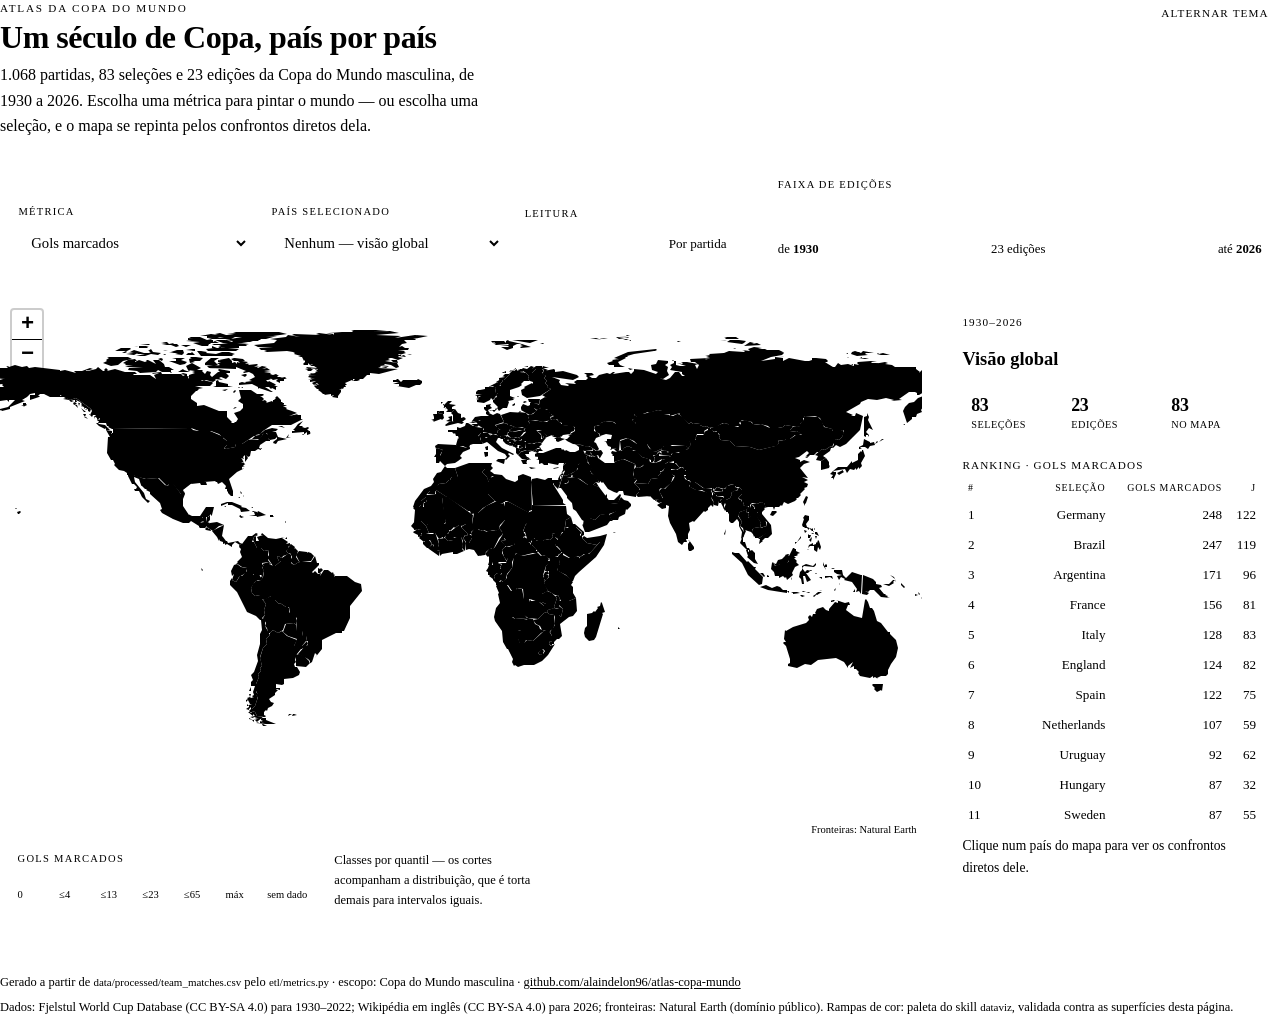
==== web/index.html @ 15bbe0b7 "feat: etapa 4 - o mapa coropletico interativo Leaflet 1.9.4 versionado em web/vendor/ (sem CDN), 9 m" ====
<!doctype html>
<html lang="pt-BR">
<head>
<meta charset="utf-8">
<meta name="viewport" content="width=device-width, initial-scale=1">
<title>Atlas da Copa do Mundo — 1930–2026</title>
<meta name="description" content="Mapa-múndi coroplético com o histórico da Copa do Mundo masculina: 1.068 partidas, 83 seleções, 23 edições.">
<link rel="stylesheet" href="vendor/leaflet.css">
<link rel="stylesheet" href="style.css">
</head>
<body>
<div class="wrap">

  <header class="mast">
    <div>
      <div class="eyebrow">Atlas da Copa do Mundo</div>
      <h1>Um século de Copa, país por país</h1>
      <p class="standfirst">
        1.068 partidas, 83 seleções e 23 edições da Copa do Mundo masculina, de 1930 a 2026.
        Escolha uma métrica para pintar o mundo — ou escolha uma seleção, e o mapa se repinta
        pelos confrontos diretos dela.
      </p>
    </div>
    <button id="theme" class="ghost" type="button">Alternar tema</button>
  </header>

  <div id="alarm" class="alarm" role="status">
    <b>Conferência</b>
    <span id="alarm-text"></span>
  </div>

  <section class="controls" aria-label="Controles do mapa">
    <div class="field">
      <label for="metric">Métrica</label>
      <select id="metric"></select>
    </div>

    <div class="field">
      <label for="team">País selecionado</label>
      <select id="team"></select>
    </div>

    <div class="field">
      <span class="legend" id="mode-label">Leitura</span>
      <div class="segmented" role="group" aria-labelledby="mode-label">
        <button type="button" id="mode-total" aria-pressed="true">Total</button>
        <button type="button" id="mode-rate" aria-pressed="false">Por partida</button>
      </div>
    </div>

    <div class="field" style="grid-column:span 2;">
      <span class="legend" id="years-label">Faixa de edições</span>
      <div class="range" role="group" aria-labelledby="years-label">
        <div class="track"><div class="fill" id="range-fill"></div></div>
        <input type="range" id="year-from" aria-label="Primeira edição">
        <input type="range" id="year-to" aria-label="Última edição">
      </div>
      <div class="range-read">
        <span>de <b id="read-from">1930</b></span>
        <span id="read-count"></span>
        <span>até <b id="read-to">2026</b></span>
      </div>
    </div>
  </section>

  <section class="stage">
    <div class="map-card">
      <div id="map" role="application" aria-label="Mapa-múndi coroplético"></div>
      <div class="map-foot">
        <div class="scale">
          <div class="scale-title" id="scale-title">Escala</div>
          <div class="swatches" id="scale"></div>
        </div>
        <p class="scale-note" id="scale-note"></p>
      </div>
    </div>

    <aside class="panel" id="panel" aria-live="polite"></aside>
  </section>

  <footer>
    <div>
      Gerado a partir de <code>data/processed/team_matches.csv</code> pelo
      <code>etl/metrics.py</code> · escopo: Copa do Mundo masculina ·
      <a href="https://github.com/alaindelon96/atlas-copa-mundo">github.com/alaindelon96/atlas-copa-mundo</a>
    </div>
    <div>
      Dados: Fjelstul World Cup Database (CC&nbsp;BY-SA&nbsp;4.0) para 1930–2022; Wikipédia em
      inglês (CC&nbsp;BY-SA&nbsp;4.0) para 2026; fronteiras: Natural Earth (domínio público).
      Rampas de cor: paleta do skill <code>dataviz</code>, validada contra as superfícies desta página.
    </div>
  </footer>

</div>

<script src="vendor/leaflet.js"></script>
<script src="map.js"></script>
</body>
</html>
---- web/vendor/leaflet.css ----
/* required styles */

.leaflet-pane,
.leaflet-tile,
.leaflet-marker-icon,
.leaflet-marker-shadow,
.leaflet-tile-container,
.leaflet-pane > svg,
.leaflet-pane > canvas,
.leaflet-zoom-box,
.leaflet-image-layer,
.leaflet-layer {
	position: absolute;
	left: 0;
	top: 0;
	}
.leaflet-container {
	overflow: hidden;
	}
.leaflet-tile,
.leaflet-marker-icon,
.leaflet-marker-shadow {
	-webkit-user-select: none;
	   -moz-user-select: none;
	        user-select: none;
	  -webkit-user-drag: none;
	}
/* Prevents IE11 from highlighting tiles in blue */
.leaflet-tile::selection {
	background: transparent;
}
/* Safari renders non-retina tile on retina better with this, but Chrome is worse */
.leaflet-safari .leaflet-tile {
	image-rendering: -webkit-optimize-contrast;
	}
/* hack that prevents hw layers "stretching" when loading new tiles */
.leaflet-safari .leaflet-tile-container {
	width: 1600px;
	height: 1600px;
	-webkit-transform-origin: 0 0;
	}
.leaflet-marker-icon,
.leaflet-marker-shadow {
	display: block;
	}
/* .leaflet-container svg: reset svg max-width decleration shipped in Joomla! (joomla.org) 3.x */
/* .leaflet-container img: map is broken in FF if you have max-width: 100% on tiles */
.leaflet-container .leaflet-overlay-pane svg {
	max-width: none !important;
	max-height: none !important;
	}
.leaflet-container .leaflet-marker-pane img,
.leaflet-container .leaflet-shadow-pane img,
.leaflet-container .leaflet-tile-pane img,
.leaflet-container img.leaflet-image-layer,
.leaflet-container .leaflet-tile {
	max-width: none !important;
	max-height: none !important;
	width: auto;
	padding: 0;
	}

.leaflet-container img.leaflet-tile {
	/* See: https://bugs.chromium.org/p/chromium/issues/detail?id=600120 */
	mix-blend-mode: plus-lighter;
}

.leaflet-container.leaflet-touch-zoom {
	-ms-touch-action: pan-x pan-y;
	touch-action: pan-x pan-y;
	}
.leaflet-container.leaflet-touch-drag {
	-ms-touch-action: pinch-zoom;
	/* Fallback for FF which doesn't support pinch-zoom */
	touch-action: none;
	touch-action: pinch-zoom;
}
.leaflet-container.leaflet-touch-drag.leaflet-touch-zoom {
	-ms-touch-action: none;
	touch-action: none;
}
.leaflet-container {
	-webkit-tap-highlight-color: transparent;
}
.leaflet-container a {
	-webkit-tap-highlight-color: rgba(51, 181, 229, 0.4);
}
.leaflet-tile {
	filter: inherit;
	visibility: hidden;
	}
.leaflet-tile-loaded {
	visibility: inherit;
	}
.leaflet-zoom-box {
	width: 0;
	height: 0;
	-moz-box-sizing: border-box;
	     box-sizing: border-box;
	z-index: 800;
	}
/* workaround for https://bugzilla.mozilla.org/show_bug.cgi?id=888319 */
.leaflet-overlay-pane svg {
	-moz-user-select: none;
	}

.leaflet-pane         { z-index: 400; }

.leaflet-tile-pane    { z-index: 200; }
.leaflet-overlay-pane { z-index: 400; }
.leaflet-shadow-pane  { z-index: 500; }
.leaflet-marker-pane  { z-index: 600; }
.leaflet-tooltip-pane   { z-index: 650; }
.leaflet-popup-pane   { z-index: 700; }

.leaflet-map-pane canvas { z-index: 100; }
.leaflet-map-pane svg    { z-index: 200; }

.leaflet-vml-shape {
	width: 1px;
	height: 1px;
	}
.lvml {
	behavior: url(#default#VML);
	display: inline-block;
	position: absolute;
	}


/* control positioning */

.leaflet-control {
	position: relative;
	z-index: 800;
	pointer-events: visiblePainted; /* IE 9-10 doesn't have auto */
	pointer-events: auto;
	}
.leaflet-top,
.leaflet-bottom {
	position: absolute;
	z-index: 1000;
	pointer-events: none;
	}
.leaflet-top {
	top: 0;
	}
.leaflet-right {
	right: 0;
	}
.leaflet-bottom {
	bottom: 0;
	}
.leaflet-left {
	left: 0;
	}
.leaflet-control {
	float: left;
	clear: both;
	}
.leaflet-right .leaflet-control {
	float: right;
	}
.leaflet-top .leaflet-control {
	margin-top: 10px;
	}
.leaflet-bottom .leaflet-control {
	margin-bottom: 10px;
	}
.leaflet-left .leaflet-control {
	margin-left: 10px;
	}
.leaflet-right .leaflet-control {
	margin-right: 10px;
	}


/* zoom and fade animations */

.leaflet-fade-anim .leaflet-popup {
	opacity: 0;
	-webkit-transition: opacity 0.2s linear;
	   -moz-transition: opacity 0.2s linear;
	        transition: opacity 0.2s linear;
	}
.leaflet-fade-anim .leaflet-map-pane .leaflet-popup {
	opacity: 1;
	}
.leaflet-zoom-animated {
	-webkit-transform-origin: 0 0;
	    -ms-transform-origin: 0 0;
	        transform-origin: 0 0;
	}
svg.leaflet-zoom-animated {
	will-change: transform;
}

.leaflet-zoom-anim .leaflet-zoom-animated {
	-webkit-transition: -webkit-transform 0.25s cubic-bezier(0,0,0.25,1);
	   -moz-transition:    -moz-transform 0.25s cubic-bezier(0,0,0.25,1);
	        transition:         transform 0.25s cubic-bezier(0,0,0.25,1);
	}
.leaflet-zoom-anim .leaflet-tile,
.leaflet-pan-anim .leaflet-tile {
	-webkit-transition: none;
	   -moz-transition: none;
	        transition: none;
	}

.leaflet-zoom-anim .leaflet-zoom-hide {
	visibility: hidden;
	}


/* cursors */

.leaflet-interactive {
	cursor: pointer;
	}
.leaflet-grab {
	cursor: -webkit-grab;
	cursor:    -moz-grab;
	cursor:         grab;
	}
.leaflet-crosshair,
.leaflet-crosshair .leaflet-interactive {
	cursor: crosshair;
	}
.leaflet-popup-pane,
.leaflet-control {
	cursor: auto;
	}
.leaflet-dragging .leaflet-grab,
.leaflet-dragging .leaflet-grab .leaflet-interactive,
.leaflet-dragging .leaflet-marker-draggable {
	cursor: move;
	cursor: -webkit-grabbing;
	cursor:    -moz-grabbing;
	cursor:         grabbing;
	}

/* marker & overlays interactivity */
.leaflet-marker-icon,
.leaflet-marker-shadow,
.leaflet-image-layer,
.leaflet-pane > svg path,
.leaflet-tile-container {
	pointer-events: none;
	}

.leaflet-marker-icon.leaflet-interactive,
.leaflet-image-layer.leaflet-interactive,
.leaflet-pane > svg path.leaflet-interactive,
svg.leaflet-image-layer.leaflet-interactive path {
	pointer-events: visiblePainted; /* IE 9-10 doesn't have auto */
	pointer-events: auto;
	}

/* visual tweaks */

.leaflet-container {
	background: #ddd;
	outline-offset: 1px;
	}
.leaflet-container a {
	color: #0078A8;
	}
.leaflet-zoom-box {
	border: 2px dotted #38f;
	background: rgba(255,255,255,0.5);
	}


/* general typography */
.leaflet-container {
	font-family: "Helvetica Neue", Arial, Helvetica, sans-serif;
	font-size: 12px;
	font-size: 0.75rem;
	line-height: 1.5;
	}


/* general toolbar styles */

.leaflet-bar {
	box-shadow: 0 1px 5px rgba(0,0,0,0.65);
	border-radius: 4px;
	}
.leaflet-bar a {
	background-color: #fff;
	border-bottom: 1px solid #ccc;
	width: 26px;
	height: 26px;
	line-height: 26px;
	display: block;
	text-align: center;
	text-decoration: none;
	color: black;
	}
.leaflet-bar a,
.leaflet-control-layers-toggle {
	background-position: 50% 50%;
	background-repeat: no-repeat;
	display: block;
	}
.leaflet-bar a:hover,
.leaflet-bar a:focus {
	background-color: #f4f4f4;
	}
.leaflet-bar a:first-child {
	border-top-left-radius: 4px;
	border-top-right-radius: 4px;
	}
.leaflet-bar a:last-child {
	border-bottom-left-radius: 4px;
	border-bottom-right-radius: 4px;
	border-bottom: none;
	}
.leaflet-bar a.leaflet-disabled {
	cursor: default;
	background-color: #f4f4f4;
	color: #bbb;
	}

.leaflet-touch .leaflet-bar a {
	width: 30px;
	height: 30px;
	line-height: 30px;
	}
.leaflet-touch .leaflet-bar a:first-child {
	border-top-left-radius: 2px;
	border-top-right-radius: 2px;
	}
.leaflet-touch .leaflet-bar a:last-child {
	border-bottom-left-radius: 2px;
	border-bottom-right-radius: 2px;
	}

/* zoom control */

.leaflet-control-zoom-in,
.leaflet-control-zoom-out {
	font: bold 18px 'Lucida Console', Monaco, monospace;
	text-indent: 1px;
	}

.leaflet-touch .leaflet-control-zoom-in, .leaflet-touch .leaflet-control-zoom-out  {
	font-size: 22px;
	}


/* layers control */

.leaflet-control-layers {
	box-shadow: 0 1px 5px rgba(0,0,0,0.4);
	background: #fff;
	border-radius: 5px;
	}
.leaflet-control-layers-toggle {
	background-image: url(images/layers.png);
	width: 36px;
	height: 36px;
	}
.leaflet-retina .leaflet-control-layers-toggle {
	background-image: url(images/layers-2x.png);
	background-size: 26px 26px;
	}
.leaflet-touch .leaflet-control-layers-toggle {
	width: 44px;
	height: 44px;
	}
.leaflet-control-layers .leaflet-control-layers-list,
.leaflet-control-layers-expanded .leaflet-control-layers-toggle {
	display: none;
	}
.leaflet-control-layers-expanded .leaflet-control-layers-list {
	display: block;
	position: relative;
	}
.leaflet-control-layers-expanded {
	padding: 6px 10px 6px 6px;
	color: #333;
	background: #fff;
	}
.leaflet-control-layers-scrollbar {
	overflow-y: scroll;
	overflow-x: hidden;
	padding-right: 5px;
	}
.leaflet-control-layers-selector {
	margin-top: 2px;
	position: relative;
	top: 1px;
	}
.leaflet-control-layers label {
	display: block;
	font-size: 13px;
	font-size: 1.08333em;
	}
.leaflet-control-layers-separator {
	height: 0;
	border-top: 1px solid #ddd;
	margin: 5px -10px 5px -6px;
	}

/* Default icon URLs */
.leaflet-default-icon-path { /* used only in path-guessing heuristic, see L.Icon.Default */
	background-image: url(images/marker-icon.png);
	}


/* attribution and scale controls */

.leaflet-container .leaflet-control-attribution {
	background: #fff;
	background: rgba(255, 255, 255, 0.8);
	margin: 0;
	}
.leaflet-control-attribution,
.leaflet-control-scale-line {
	padding: 0 5px;
	color: #333;
	line-height: 1.4;
	}
.leaflet-control-attribution a {
	text-decoration: none;
	}
.leaflet-control-attribution a:hover,
.leaflet-control-attribution a:focus {
	text-decoration: underline;
	}
.leaflet-attribution-flag {
	display: inline !important;
	vertical-align: baseline !important;
	width: 1em;
	height: 0.6669em;
	}
.leaflet-left .leaflet-control-scale {
	margin-left: 5px;
	}
.leaflet-bottom .leaflet-control-scale {
	margin-bottom: 5px;
	}
.leaflet-control-scale-line {
	border: 2px solid #777;
	border-top: none;
	line-height: 1.1;
	padding: 2px 5px 1px;
	white-space: nowrap;
	-moz-box-sizing: border-box;
	     box-sizing: border-box;
	background: rgba(255, 255, 255, 0.8);
	text-shadow: 1px 1px #fff;
	}
.leaflet-control-scale-line:not(:first-child) {
	border-top: 2px solid #777;
	border-bottom: none;
	margin-top: -2px;
	}
.leaflet-control-scale-line:not(:first-child):not(:last-child) {
	border-bottom: 2px solid #777;
	}

.leaflet-touch .leaflet-control-attribution,
.leaflet-touch .leaflet-control-layers,
.leaflet-touch .leaflet-bar {
	box-shadow: none;
	}
.leaflet-touch .leaflet-control-layers,
.leaflet-touch .leaflet-bar {
	border: 2px solid rgba(0,0,0,0.2);
	background-clip: padding-box;
	}


/* popup */

.leaflet-popup {
	position: absolute;
	text-align: center;
	margin-bottom: 20px;
	}
.leaflet-popup-content-wrapper {
	padding: 1px;
	text-align: left;
	border-radius: 12px;
	}
.leaflet-popup-content {
	margin: 13px 24px 13px 20px;
	line-height: 1.3;
	font-size: 13px;
	font-size: 1.08333em;
	min-height: 1px;
	}
.leaflet-popup-content p {
	margin: 17px 0;
	margin: 1.3em 0;
	}
.leaflet-popup-tip-container {
	width: 40px;
	height: 20px;
	position: absolute;
	left: 50%;
	margin-top: -1px;
	margin-left: -20px;
	overflow: hidden;
	pointer-events: none;
	}
.leaflet-popup-tip {
	width: 17px;
	height: 17px;
	padding: 1px;

	margin: -10px auto 0;
	pointer-events: auto;

	-webkit-transform: rotate(45deg);
	   -moz-transform: rotate(45deg);
	    -ms-transform: rotate(45deg);
	        transform: rotate(45deg);
	}
.leaflet-popup-content-wrapper,
.leaflet-popup-tip {
	background: white;
	color: #333;
	box-shadow: 0 3px 14px rgba(0,0,0,0.4);
	}
.leaflet-container a.leaflet-popup-close-button {
	position: absolute;
	top: 0;
	right: 0;
	border: none;
	text-align: center;
	width: 24px;
	height: 24px;
	font: 16px/24px Tahoma, Verdana, sans-serif;
	color: #757575;
	text-decoration: none;
	background: transparent;
	}
.leaflet-container a.leaflet-popup-close-button:hover,
.leaflet-container a.leaflet-popup-close-button:focus {
	color: #585858;
	}
.leaflet-popup-scrolled {
	overflow: auto;
	}

.leaflet-oldie .leaflet-popup-content-wrapper {
	-ms-zoom: 1;
	}
.leaflet-oldie .leaflet-popup-tip {
	width: 24px;
	margin: 0 auto;

	-ms-filter: "progid:DXImageTransform.Microsoft.Matrix(M11=0.70710678, M12=0.70710678, M21=-0.70710678, M22=0.70710678)";
	filter: progid:DXImageTransform.Microsoft.Matrix(M11=0.70710678, M12=0.70710678, M21=-0.70710678, M22=0.70710678);
	}

.leaflet-oldie .leaflet-control-zoom,
.leaflet-oldie .leaflet-control-layers,
.leaflet-oldie .leaflet-popup-content-wrapper,
.leaflet-oldie .leaflet-popup-tip {
	border: 1px solid #999;
	}


/* div icon */

.leaflet-div-icon {
	background: #fff;
	border: 1px solid #666;
	}


/* Tooltip */
/* Base styles for the element that has a tooltip */
.leaflet-tooltip {
	position: absolute;
	padding: 6px;
	background-color: #fff;
	border: 1px solid #fff;
	border-radius: 3px;
	color: #222;
	white-space: nowrap;
	-webkit-user-select: none;
	-moz-user-select: none;
	-ms-user-select: none;
	user-select: none;
	pointer-events: none;
	box-shadow: 0 1px 3px rgba(0,0,0,0.4);
	}
.leaflet-tooltip.leaflet-interactive {
	cursor: pointer;
	pointer-events: auto;
	}
.leaflet-tooltip-top:before,
.leaflet-tooltip-bottom:before,
.leaflet-tooltip-left:before,
.leaflet-tooltip-right:before {
	position: absolute;
	pointer-events: none;
	border: 6px solid transparent;
	background: transparent;
	content: "";
	}

/* Directions */

.leaflet-tooltip-bottom {
	margin-top: 6px;
}
.leaflet-tooltip-top {
	margin-top: -6px;
}
.leaflet-tooltip-bottom:before,
.leaflet-tooltip-top:before {
	left: 50%;
	margin-left: -6px;
	}
.leaflet-tooltip-top:before {
	bottom: 0;
	margin-bottom: -12px;
	border-top-color: #fff;
	}
.leaflet-tooltip-bottom:before {
	top: 0;
	margin-top: -12px;
	margin-left: -6px;
	border-bottom-color: #fff;
	}
.leaflet-tooltip-left {
	margin-left: -6px;
}
.leaflet-tooltip-right {
	margin-left: 6px;
}
.leaflet-tooltip-left:before,
.leaflet-tooltip-right:before {
	top: 50%;
	margin-top: -6px;
	}
.leaflet-tooltip-left:before {
	right: 0;
	margin-right: -12px;
	border-left-color: #fff;
	}
.leaflet-tooltip-right:before {
	left: 0;
	margin-left: -12px;
	border-right-color: #fff;
	}

/* Printing */

@media print {
	/* Prevent printers from removing background-images of controls. */
	.leaflet-control {
		-webkit-print-color-adjust: exact;
		print-color-adjust: exact;
		}
	}
---- web/style.css ----
/* Atlas da Copa do Mundo — Etapa 4
 *
 * Cromo cartográfico herdado de `docs/panorama.html` e `docs/roadmap.html`, para
 * o mapa e as páginas de bastidores parecerem o mesmo projeto.
 *
 * As cores de DADO não são as da identidade: a paleta cartográfica reprovou nas
 * conferências computáveis do skill `dataviz` (croma do teal 0.091, abaixo do
 * piso 0.10 onde um matiz começa a ler como cinza). Então o dado usa as rampas
 * validadas do skill, e a identidade fica no cromo da página.
 *
 * Duas rampas, porque são dois trabalhos diferentes:
 *
 *   --ramp-1..6   SEQUENCIAL, um matiz só (azul), claro -> escuro. Magnitude:
 *                 gols, vitórias, partidas, títulos. Nunca arco-íris.
 *   --neg-*/--pos-*  DIVERGENTE (vermelho <-> azul, cinza no meio). Só o saldo
 *                 de gols usa: ele tem polaridade, e pintar polaridade com uma
 *                 rampa sequencial esconderia o sinal — o -20 e o +20 sairiam
 *                 nos dois extremos de uma escala que não tem lado.
 *
 * No modo escuro as duas rampas INVERTEM a direção da luz: o passo que
 * significa "quase nada" é sempre o mais próximo da superfície, para o vazio
 * recuar em vez de saltar. Não é o mesmo azul virado de cabeça para baixo — são
 * passos escolhidos para a banda de cada superfície.
 */

:root {
  --paper:#E9EDF0; --surface:#FFFFFF; --surface-2:#F3F6F8;
  --ink:#16202B; --ink-2:#46586B; --ink-3:#7A8CA0;
  --rule:#CFD9E1; --rule-strong:#AFBECB;
  --done:#0F7A6B; --done-soft:#DBEDE8;
  --now:#BE4A22; --now-soft:#F7E1D8;

  /* sequencial — azul, claro (pouco) -> escuro (muito) */
  --ramp-1:#CDE2FB; --ramp-2:#9EC5F4; --ramp-3:#6DA7EC;
  --ramp-4:#3987E5; --ramp-5:#256ABF; --ramp-6:#104281;
  /* divergente — vermelho (negativo) <-> cinza (zero) <-> azul (positivo) */
  --neg-3:#B02A2A; --neg-2:#E07A79; --neg-1:#F6C9C8;
  --mid:#EDF1F4;
  --pos-1:#CDE2FB; --pos-2:#5598E7; --pos-3:#1C5CAB;
  /* fora do dado: nunca disputou uma partida na faixa escolhida */
  --absent:#E3E9ED;
  --ocean:#F3F6F8; --coast:#FFFFFF;

  --shadow:0 1px 2px rgba(22,32,43,.06), 0 8px 24px -12px rgba(22,32,43,.18);
  --serif: ui-serif, Georgia, "Iowan Old Style", "Palatino Linotype", Palatino, serif;
  --sans: system-ui, -apple-system, "Segoe UI", Roboto, "Helvetica Neue", Arial, sans-serif;
  --mono: ui-monospace, "Cascadia Mono", "SF Mono", Consolas, "Liberation Mono", monospace;
}

@media (prefers-color-scheme: dark) {
  :root:where(:not([data-theme="light"])) {
    --paper:#0D161F; --surface:#15212C; --surface-2:#1B2836;
    --ink:#E4ECF2; --ink-2:#A5B8C8; --ink-3:#77899C;
    --rule:#2A3A4A; --rule-strong:#3D5165;
    --done:#3FB6A0; --done-soft:#103831;
    --now:#E8794D; --now-soft:#3A1F14;
    --ramp-1:#0D366B; --ramp-2:#184F95; --ramp-3:#256ABF;
    --ramp-4:#3987E5; --ramp-5:#6DA7EC; --ramp-6:#B7D3F6;
    --neg-3:#E66767; --neg-2:#B34747; --neg-1:#6E2A2A;
    --mid:#22303E;
    --pos-1:#1C5CAB; --pos-2:#3987E5; --pos-3:#86B6EF;
    --absent:#1E2B38;
    --ocean:#101A24; --coast:#15212C;
    --shadow:0 1px 2px rgba(0,0,0,.3), 0 8px 24px -12px rgba(0,0,0,.6);
  }
}

:root[data-theme="dark"] {
  --paper:#0D161F; --surface:#15212C; --surface-2:#1B2836;
  --ink:#E4ECF2; --ink-2:#A5B8C8; --ink-3:#77899C;
  --rule:#2A3A4A; --rule-strong:#3D5165;
  --done:#3FB6A0; --done-soft:#103831;
  --now:#E8794D; --now-soft:#3A1F14;
  --ramp-1:#0D366B; --ramp-2:#184F95; --ramp-3:#256ABF;
  --ramp-4:#3987E5; --ramp-5:#6DA7EC; --ramp-6:#B7D3F6;
  --neg-3:#E66767; --neg-2:#B34747; --neg-1:#6E2A2A;
  --mid:#22303E;
  --pos-1:#1C5CAB; --pos-2:#3987E5; --pos-3:#86B6EF;
  --absent:#1E2B38;
  --ocean:#101A24; --coast:#15212C;
  --shadow:0 1px 2px rgba(0,0,0,.3), 0 8px 24px -12px rgba(0,0,0,.6);
}

:root[data-theme="light"] {
  --paper:#E9EDF0; --surface:#FFFFFF; --surface-2:#F3F6F8;
  --ink:#16202B; --ink-2:#46586B; --ink-3:#7A8CA0;
  --rule:#CFD9E1; --rule-strong:#AFBECB;
  --done:#0F7A6B; --done-soft:#DBEDE8;
  --now:#BE4A22; --now-soft:#F7E1D8;
  --ramp-1:#CDE2FB; --ramp-2:#9EC5F4; --ramp-3:#6DA7EC;
  --ramp-4:#3987E5; --ramp-5:#256ABF; --ramp-6:#104281;
  --neg-3:#B02A2A; --neg-2:#E07A79; --neg-1:#F6C9C8;
  --mid:#EDF1F4;
  --pos-1:#CDE2FB; --pos-2:#5598E7; --pos-3:#1C5CAB;
  --absent:#E3E9ED;
  --ocean:#F3F6F8; --coast:#FFFFFF;
}

* { box-sizing:border-box; }

body {
  margin:0; background:var(--paper); color:var(--ink);
  font-family:var(--sans); font-size:clamp(.88rem,.45rem+1vw,1rem); line-height:1.6;
  -webkit-font-smoothing:antialiased;
}

h1,h2,h3 { font-family:var(--serif); font-weight:600; margin:0; line-height:1.2; text-wrap:balance; }
p { margin:0; }
a { color:var(--done); text-underline-offset:2px; }
a:focus-visible, button:focus-visible, select:focus-visible, input:focus-visible {
  outline:2px solid var(--done); outline-offset:2px;
}
code { font-family:var(--mono); font-size:.88em; }

.wrap {
  max-width:96rem; margin:0 auto;
  padding:clamp(1.2rem,.8rem+1.6vw,2.4rem) clamp(1rem,.6rem+2vw,2.5rem) 3rem;
  display:flex; flex-direction:column; gap:1.4rem;
}

/* ---- cabeçalho ---- */

.mast { display:flex; flex-wrap:wrap; justify-content:space-between; align-items:flex-start; gap:1rem; }
.eyebrow { font-family:var(--mono); font-size:.7rem; letter-spacing:.16em;
  text-transform:uppercase; color:var(--ink-3); }
h1 { font-size:clamp(1.5rem,1.1rem+1.8vw,2.3rem); letter-spacing:-.015em; }
.standfirst { color:var(--ink-2); max-width:62ch; margin-top:.35rem; }

.ghost {
  font-family:var(--mono); font-size:.7rem; letter-spacing:.1em; text-transform:uppercase;
  color:var(--ink-2); background:var(--surface); border:1px solid var(--rule);
  border-radius:2px; padding:.45rem .7rem; cursor:pointer;
}
.ghost:hover { border-color:var(--rule-strong); color:var(--ink); }

/* ---- controles ---- */

.controls {
  display:grid; gap:1rem 1.4rem; align-items:end;
  grid-template-columns:repeat(auto-fit,minmax(11rem,1fr));
  background:var(--surface); border:1px solid var(--rule); border-radius:3px;
  padding:1rem 1.15rem; box-shadow:var(--shadow);
}
.field { display:flex; flex-direction:column; gap:.35rem; min-width:0; }
.field > label, .field > .legend {
  font-family:var(--mono); font-size:.66rem; letter-spacing:.12em;
  text-transform:uppercase; color:var(--ink-3);
}
select {
  font-family:inherit; font-size:.92rem; color:var(--ink);
  background:var(--surface-2); border:1px solid var(--rule); border-radius:2px;
  padding:.45rem .55rem; width:100%; cursor:pointer;
}
select option:disabled { color:var(--ink-3); }

.segmented { display:flex; border:1px solid var(--rule); border-radius:2px; overflow:hidden; }
.segmented button {
  flex:1; font-family:var(--sans); font-size:.82rem; color:var(--ink-2);
  background:var(--surface-2); border:0; border-right:1px solid var(--rule);
  padding:.45rem .5rem; cursor:pointer; white-space:nowrap;
}
.segmented button:last-child { border-right:0; }
.segmented button[aria-pressed="true"] { background:var(--done); color:#fff; }
.segmented button[disabled] { opacity:.45; cursor:not-allowed; }

/* Slider de faixa: dois <input range> empilhados no mesmo trilho. Só os
   polegares recebem ponteiro, senão o de cima engoliria os cliques do de baixo. */
.range { position:relative; height:2.1rem; }
.range .track {
  position:absolute; left:0; right:0; top:calc(50% - 2px); height:4px;
  background:var(--rule); border-radius:2px;
}
.range .fill { position:absolute; top:0; bottom:0; background:var(--done); border-radius:2px; }
.range input[type="range"] {
  position:absolute; left:0; width:100%; top:0; height:100%; margin:0;
  -webkit-appearance:none; appearance:none; background:transparent; pointer-events:none;
}
.range input[type="range"]::-webkit-slider-thumb {
  -webkit-appearance:none; pointer-events:auto; width:16px; height:16px; border-radius:50%;
  background:var(--surface); border:2px solid var(--done); cursor:grab; box-shadow:var(--shadow);
}
.range input[type="range"]::-moz-range-thumb {
  pointer-events:auto; width:14px; height:14px; border-radius:50%;
  background:var(--surface); border:2px solid var(--done); cursor:grab;
}
.range-read {
  font-family:var(--mono); font-variant-numeric:tabular-nums; font-size:.8rem; color:var(--ink-2);
  display:flex; justify-content:space-between;
}
.range-read b { font-weight:600; color:var(--ink); }

/* ---- corpo: mapa + painel ---- */

.stage { display:grid; gap:1.4rem; grid-template-columns:minmax(0,1fr) 21rem; align-items:start; }
@media (max-width:60rem) { .stage { grid-template-columns:minmax(0,1fr); } }

.map-card {
  background:var(--surface); border:1px solid var(--rule); border-radius:3px;
  box-shadow:var(--shadow); overflow:hidden;
}
#map { height:clamp(24rem,60vh,40rem); background:var(--ocean); }
.leaflet-container { font-family:var(--sans); background:var(--ocean); }

.map-foot {
  display:flex; flex-wrap:wrap; gap:1rem 1.6rem; align-items:flex-start;
  padding:.85rem 1.1rem; border-top:1px solid var(--rule);
}
.scale { display:flex; flex-direction:column; gap:.3rem; }
.scale-title { font-family:var(--mono); font-size:.66rem; letter-spacing:.12em;
  text-transform:uppercase; color:var(--ink-3); }
.swatches { display:flex; align-items:flex-end; }
.swatch { display:flex; flex-direction:column; gap:.2rem; align-items:flex-start; }
.swatch i {
  display:block; width:2.6rem; height:.7rem; border:1px solid var(--rule);
  border-right:0;
}
.swatch:last-child i { border-right:1px solid var(--rule); }
.swatch span {
  font-family:var(--mono); font-variant-numeric:tabular-nums;
  font-size:.66rem; color:var(--ink-3);
}
.scale-note { font-size:.78rem; color:var(--ink-3); max-width:34ch; }

/* ---- painel lateral ---- */

.panel {
  background:var(--surface); border:1px solid var(--rule); border-radius:3px;
  box-shadow:var(--shadow); padding:1.05rem 1.15rem; display:flex; flex-direction:column; gap:1rem;
}
.panel h2 { font-size:1.15rem; }
.panel .sub { font-family:var(--mono); font-size:.7rem; letter-spacing:.1em;
  text-transform:uppercase; color:var(--ink-3); }

.tiles { display:grid; grid-template-columns:repeat(3,1fr); gap:1px;
  background:var(--rule); border:1px solid var(--rule); border-radius:2px; overflow:hidden; }
.tile { background:var(--surface); padding:.5rem .55rem; display:flex; flex-direction:column; }
.tile b { font-family:var(--mono); font-variant-numeric:tabular-nums;
  font-size:1.12rem; font-weight:600; letter-spacing:-.02em; line-height:1.25; }
.tile span { font-size:.64rem; letter-spacing:.05em; text-transform:uppercase; color:var(--ink-3); }

table { border-collapse:collapse; width:100%; font-size:.82rem; }
th, td { text-align:right; padding:.28rem .35rem; border-bottom:1px solid var(--rule); }
th:first-child, td:first-child { text-align:left; }
thead th { font-family:var(--mono); font-size:.62rem; letter-spacing:.08em;
  text-transform:uppercase; color:var(--ink-3); font-weight:400; }
tbody td { font-variant-numeric:tabular-nums; }
tbody tr:hover { background:var(--surface-2); }
.h2h-scroll { max-height:22rem; overflow-y:auto; }
.chip { display:inline-block; width:.62rem; height:.62rem; border-radius:2px;
  border:1px solid var(--rule); margin-right:.4rem; vertical-align:baseline; }

.muted { color:var(--ink-2); font-size:.85rem; }
.empty { color:var(--ink-3); font-size:.85rem; }

/* ---- aviso da autoconferência ---- */

.alarm {
  display:none; gap:.6rem; align-items:flex-start;
  background:var(--now-soft); border:1px solid var(--now); border-left-width:3px;
  border-radius:2px; padding:.7rem .9rem; font-size:.85rem; color:var(--ink);
}
.alarm[data-on] { display:flex; }
.alarm b { font-family:var(--mono); font-size:.7rem; letter-spacing:.1em;
  text-transform:uppercase; color:var(--now); }

footer {
  border-top:1px solid var(--rule); padding-top:1rem; margin-top:.6rem;
  color:var(--ink-3); font-size:.78rem; display:flex; flex-direction:column; gap:.35rem;
}

/* ---- tooltip do Leaflet, no cromo da página ---- */

.leaflet-tooltip.atlas-tip {
  background:var(--surface); color:var(--ink); border:1px solid var(--rule-strong);
  border-radius:2px; box-shadow:var(--shadow); padding:.4rem .55rem;
  font-family:var(--sans); font-size:.82rem; white-space:nowrap;
}
.leaflet-tooltip.atlas-tip::before { display:none; }
.atlas-tip b { display:block; font-weight:600; }
.atlas-tip em { font-style:normal; font-family:var(--mono);
  font-variant-numeric:tabular-nums; color:var(--ink-2); }
.leaflet-control-attribution {
  background:var(--surface) !important; color:var(--ink-3) !important;
  font-size:.66rem !important;
}
.leaflet-control-attribution a { color:var(--ink-2) !important; }
.leaflet-bar a {
  background:var(--surface) !important; color:var(--ink) !important;
  border-bottom-color:var(--rule) !important;
}
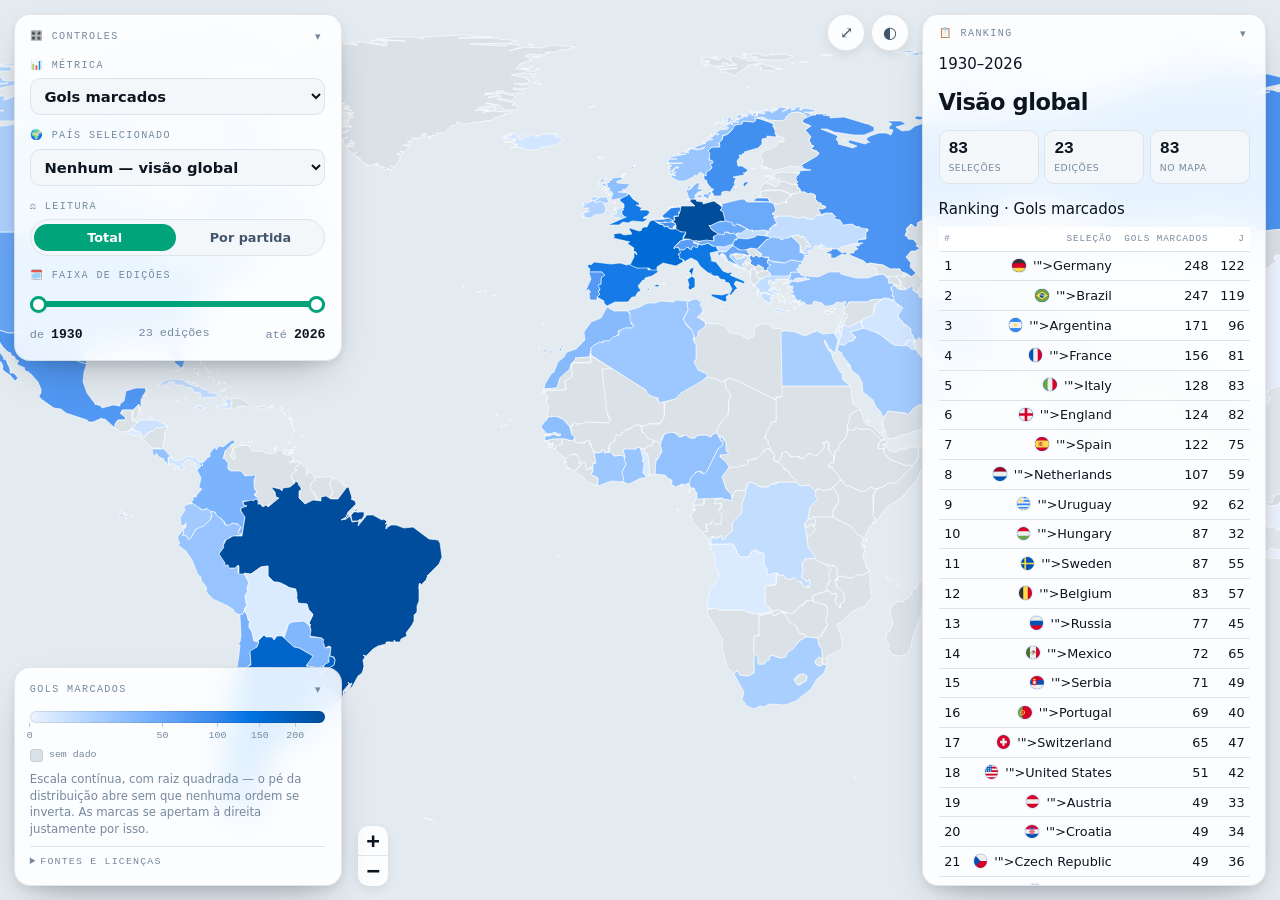
==== commit 0aeadf61: "feat: mapa em tela cheia, paineis recolhiveis e bandeiras Repaginada da etapa 4, inspirada no copa20" ====
--- a/web/index.html
+++ b/web/index.html
@@ -9,87 +9,107 @@
 <link rel="stylesheet" href="style.css">
 </head>
 <body>
-<div class="wrap">
 
-  <header class="mast">
-    <div>
-      <div class="eyebrow">Atlas da Copa do Mundo</div>
-      <h1>Um século de Copa, país por país</h1>
-      <p class="standfirst">
-        1.068 partidas, 83 seleções e 23 edições da Copa do Mundo masculina, de 1930 a 2026.
-        Escolha uma métrica para pintar o mundo — ou escolha uma seleção, e o mapa se repinta
-        pelos confrontos diretos dela.
-      </p>
-    </div>
-    <button id="theme" class="ghost" type="button">Alternar tema</button>
-  </header>
+<!-- O mapa ocupa a janela inteira; tudo o mais flutua por cima. -->
+<div id="map" role="application" aria-label="Mapa-múndi coroplético"></div>
 
-  <div id="alarm" class="alarm" role="status">
-    <b>Conferência</b>
-    <span id="alarm-text"></span>
+<!-- A camada de interface não recebe ponteiro; só os painéis dentro dela
+     recebem. Sem isso, o espaço vazio entre os cartões engoliria o arrasto do
+     mapa e metade da tela deixaria de ser mapa. -->
+<div class="ui">
+
+  <!-- O título fica só para leitor de tela e para a aba: na tela, o mapa é o
+       título. Quem chega aqui já sabe o que está olhando. -->
+  <h1 class="sr-only">Atlas da Copa do Mundo — 1930 a 2026</h1>
+
+  <div class="toolbar">
+    <button id="panels" class="icon-btn hud" type="button"
+            aria-pressed="false" title="Recolher todos os painéis">⤢</button>
+    <button id="theme" class="icon-btn hud" type="button" title="Alternar tema">◐</button>
   </div>
 
-  <section class="controls" aria-label="Controles do mapa">
-    <div class="field">
-      <label for="metric">Métrica</label>
-      <select id="metric"></select>
+  <!-- Cada cartão recolhe sozinho, e recolhido vira só a sua barra de título —
+       nunca some de vez. Um painel que desaparece por inteiro precisa de um
+       segundo controle, em outro lugar, para voltar; a barra é o próprio
+       caminho de volta. -->
+  <section class="hud card controls" id="card-controls" aria-label="Controles do mapa">
+    <div class="card-head">
+      <span class="card-title">🎛️ Controles</span>
+      <button class="card-toggle" type="button" data-card="controls"
+              aria-expanded="true" aria-controls="body-controls" title="Recolher">▾</button>
     </div>
+    <div class="card-body" id="body-controls">
+      <div class="field">
+        <label for="metric">📊 Métrica</label>
+        <select id="metric"></select>
+      </div>
 
-    <div class="field">
-      <label for="team">País selecionado</label>
-      <select id="team"></select>
-    </div>
+      <div class="field">
+        <label for="team">🌍 País selecionado</label>
+        <select id="team"></select>
+      </div>
 
-    <div class="field">
-      <span class="legend" id="mode-label">Leitura</span>
-      <div class="segmented" role="group" aria-labelledby="mode-label">
-        <button type="button" id="mode-total" aria-pressed="true">Total</button>
-        <button type="button" id="mode-rate" aria-pressed="false">Por partida</button>
+      <div class="field">
+        <span class="legend" id="mode-label">⚖️ Leitura</span>
+        <div class="segmented" role="group" aria-labelledby="mode-label">
+          <button type="button" id="mode-total" aria-pressed="true">Total</button>
+          <button type="button" id="mode-rate" aria-pressed="false">Por partida</button>
+        </div>
       </div>
-    </div>
 
-    <div class="field" style="grid-column:span 2;">
-      <span class="legend" id="years-label">Faixa de edições</span>
-      <div class="range" role="group" aria-labelledby="years-label">
-        <div class="track"><div class="fill" id="range-fill"></div></div>
-        <input type="range" id="year-from" aria-label="Primeira edição">
-        <input type="range" id="year-to" aria-label="Última edição">
-      </div>
-      <div class="range-read">
-        <span>de <b id="read-from">1930</b></span>
-        <span id="read-count"></span>
-        <span>até <b id="read-to">2026</b></span>
+      <div class="field">
+        <span class="legend" id="years-label">🗓️ Faixa de edições</span>
+        <div class="range" role="group" aria-labelledby="years-label">
+          <div class="track"><div class="fill" id="range-fill"></div></div>
+          <input type="range" id="year-from" aria-label="Primeira edição">
+          <input type="range" id="year-to" aria-label="Última edição">
+        </div>
+        <div class="range-read">
+          <span>de <b id="read-from">1930</b></span>
+          <span id="read-count"></span>
+          <span>até <b id="read-to">2026</b></span>
+        </div>
       </div>
     </div>
   </section>
 
-  <section class="stage">
-    <div class="map-card">
-      <div id="map" role="application" aria-label="Mapa-múndi coroplético"></div>
-      <div class="map-foot">
-        <div class="scale">
-          <div class="scale-title" id="scale-title">Escala</div>
-          <div class="swatches" id="scale"></div>
+  <div class="hud card legend-card" id="card-legend">
+    <div class="card-head">
+      <span class="card-title" id="scale-title">Escala</span>
+      <button class="card-toggle" type="button" data-card="legend"
+              aria-expanded="true" aria-controls="body-legend" title="Recolher">▾</button>
+    </div>
+    <div class="card-body" id="body-legend">
+      <div id="scale"></div>
+      <p class="scale-note" id="scale-note"></p>
+      <details class="credits">
+        <summary>Fontes e licenças</summary>
+        <div>
+          Gerado de <code>data/processed/team_matches.csv</code> por <code>etl/metrics.py</code> ·
+          escopo: Copa masculina ·
+          <a href="https://github.com/alaindelon96/atlas-copa-mundo">repositório</a>.
+          Dados: Fjelstul World Cup Database (CC&nbsp;BY-SA&nbsp;4.0) para 1930–2022;
+          Wikipédia em inglês (CC&nbsp;BY-SA&nbsp;4.0) para 2026; fronteiras:
+          Natural Earth (domínio público). Cores das seleções curadas em
+          <code>reference/team_colors.csv</code>.
         </div>
-        <p class="scale-note" id="scale-note"></p>
-      </div>
+      </details>
     </div>
+  </div>
 
-    <aside class="panel" id="panel" aria-live="polite"></aside>
-  </section>
+  <aside class="hud card side" id="card-side">
+    <div class="card-head">
+      <span class="card-title" id="side-title">📋 Resumo</span>
+      <button class="card-toggle" type="button" data-card="side"
+              aria-expanded="true" aria-controls="panel" title="Recolher">▾</button>
+    </div>
+    <div class="card-body" id="panel" aria-live="polite"></div>
+  </aside>
 
-  <footer>
-    <div>
-      Gerado a partir de <code>data/processed/team_matches.csv</code> pelo
-      <code>etl/metrics.py</code> · escopo: Copa do Mundo masculina ·
-      <a href="https://github.com/alaindelon96/atlas-copa-mundo">github.com/alaindelon96/atlas-copa-mundo</a>
-    </div>
-    <div>
-      Dados: Fjelstul World Cup Database (CC&nbsp;BY-SA&nbsp;4.0) para 1930–2022; Wikipédia em
-      inglês (CC&nbsp;BY-SA&nbsp;4.0) para 2026; fronteiras: Natural Earth (domínio público).
-      Rampas de cor: paleta do skill <code>dataviz</code>, validada contra as superfícies desta página.
-    </div>
-  </footer>
+  <div id="alarm" class="hud alarm" role="status">
+    <b>Conferência</b>
+    <span id="alarm-text"></span>
+  </div>
 
 </div>
 
--- a/web/style.css
+++ b/web/style.css
@@ -1,290 +1,400 @@
 /* Atlas da Copa do Mundo — Etapa 4
  *
- * Cromo cartográfico herdado de `docs/panorama.html` e `docs/roadmap.html`, para
- * o mapa e as páginas de bastidores parecerem o mesmo projeto.
+ * **As rampas de cor do dado não estão aqui.** Elas dependem da seleção
+ * escolhida — o mapa de confronto direto é pintado na cor da própria seleção —,
+ * então são geradas em `etl/color.py` a partir de `reference/team_colors.csv` e
+ * chegam prontas em `web/data/colors.json`, nos dois modos.
  *
- * As cores de DADO não são as da identidade: a paleta cartográfica reprovou nas
- * conferências computáveis do skill `dataviz` (croma do teal 0.091, abaixo do
- * piso 0.10 onde um matiz começa a ler como cinza). Então o dado usa as rampas
- * validadas do skill, e a identidade fica no cromo da página.
+ * O que sobra aqui é o cromo: superfícies, tinta, réguas — e `--absent`, o cinza
+ * de "não jogou nesta faixa". Esse cinza é a única cor de dado no CSS porque é a
+ * única que não depende de seleção nenhuma. Ele é deliberadamente acromático: as
+ * rampas geradas sempre carregam um traço do matiz da seleção, inclusive no
+ * passo mais fraco, para que "zero" nunca se confunda com "sem dado".
  *
- * Duas rampas, porque são dois trabalhos diferentes:
+ * **O acento da interface nunca é azul.** Azul é a rampa da visão global, e um
+ * botão azul ao lado de um mapa azul faria o olho ler o botão como parte da
+ * escala. O acento é verde-esmeralda, distinto de qualquer passo das rampas.
  *
- *   --ramp-1..6   SEQUENCIAL, um matiz só (azul), claro -> escuro. Magnitude:
- *                 gols, vitórias, partidas, títulos. Nunca arco-íris.
- *   --neg-*/--pos-*  DIVERGENTE (vermelho <-> azul, cinza no meio). Só o saldo
- *                 de gols usa: ele tem polaridade, e pintar polaridade com uma
- *                 rampa sequencial esconderia o sinal — o -20 e o +20 sairiam
- *                 nos dois extremos de uma escala que não tem lado.
- *
- * No modo escuro as duas rampas INVERTEM a direção da luz: o passo que
- * significa "quase nada" é sempre o mais próximo da superfície, para o vazio
- * recuar em vez de saltar. Não é o mesmo azul virado de cabeça para baixo — são
- * passos escolhidos para a banda de cada superfície.
+ * **Layout: o mapa é a página.** Ele ocupa a janela inteira e os painéis
+ * flutuam por cima, em vidro fosco. A camada que os posiciona não recebe
+ * ponteiro (`pointer-events:none`) e só os cartões recebem — senão o espaço
+ * vazio entre eles engoliria o arrasto e metade da tela deixaria de ser mapa.
  */
 
 :root {
-  --paper:#E9EDF0; --surface:#FFFFFF; --surface-2:#F3F6F8;
-  --ink:#16202B; --ink-2:#46586B; --ink-3:#7A8CA0;
-  --rule:#CFD9E1; --rule-strong:#AFBECB;
-  --done:#0F7A6B; --done-soft:#DBEDE8;
-  --now:#BE4A22; --now-soft:#F7E1D8;
-
-  /* sequencial — azul, claro (pouco) -> escuro (muito) */
-  --ramp-1:#CDE2FB; --ramp-2:#9EC5F4; --ramp-3:#6DA7EC;
-  --ramp-4:#3987E5; --ramp-5:#256ABF; --ramp-6:#104281;
-  /* divergente — vermelho (negativo) <-> cinza (zero) <-> azul (positivo) */
-  --neg-3:#B02A2A; --neg-2:#E07A79; --neg-1:#F6C9C8;
-  --mid:#EDF1F4;
-  --pos-1:#CDE2FB; --pos-2:#5598E7; --pos-3:#1C5CAB;
+  color-scheme: light;
+
+  --surface:#FFFFFF; --surface-2:#F4F7F9; --surface-3:#E8EDF1;
+  --ink:#0C1620; --ink-2:#42566B; --ink-3:#75899E;
+  --rule:#DCE4EA; --rule-strong:#B9C6D1;
+
+  --glass:rgba(255,255,255,.88); --glass-line:rgba(12,22,32,.10);
+
+  --accent:#00A37A; --accent-ink:#FFFFFF; --accent-soft:#D6F3E9;
+  --warn:#D9541F; --warn-soft:#FDEBE2;
+
   /* fora do dado: nunca disputou uma partida na faixa escolhida */
-  --absent:#E3E9ED;
-  --ocean:#F3F6F8; --coast:#FFFFFF;
-
-  --shadow:0 1px 2px rgba(22,32,43,.06), 0 8px 24px -12px rgba(22,32,43,.18);
-  --serif: ui-serif, Georgia, "Iowan Old Style", "Palatino Linotype", Palatino, serif;
+  --absent:#DAE2E8;
+  --ocean:#E4EBF0; --coast:#FFFFFF;
+
+  --shadow-1:0 1px 2px rgba(12,22,32,.06);
+  --shadow-2:0 4px 10px rgba(12,22,32,.08), 0 18px 40px -18px rgba(12,22,32,.35);
+  --glow:0 0 0 3px rgba(0,163,122,.18);
+
+  --r-card:16px; --r-input:10px; --r-pill:999px;
+  --gap:.85rem;
+
   --sans: system-ui, -apple-system, "Segoe UI", Roboto, "Helvetica Neue", Arial, sans-serif;
   --mono: ui-monospace, "Cascadia Mono", "SF Mono", Consolas, "Liberation Mono", monospace;
 }
 
 @media (prefers-color-scheme: dark) {
   :root:where(:not([data-theme="light"])) {
-    --paper:#0D161F; --surface:#15212C; --surface-2:#1B2836;
-    --ink:#E4ECF2; --ink-2:#A5B8C8; --ink-3:#77899C;
-    --rule:#2A3A4A; --rule-strong:#3D5165;
-    --done:#3FB6A0; --done-soft:#103831;
-    --now:#E8794D; --now-soft:#3A1F14;
-    --ramp-1:#0D366B; --ramp-2:#184F95; --ramp-3:#256ABF;
-    --ramp-4:#3987E5; --ramp-5:#6DA7EC; --ramp-6:#B7D3F6;
-    --neg-3:#E66767; --neg-2:#B34747; --neg-1:#6E2A2A;
-    --mid:#22303E;
-    --pos-1:#1C5CAB; --pos-2:#3987E5; --pos-3:#86B6EF;
-    --absent:#1E2B38;
-    --ocean:#101A24; --coast:#15212C;
-    --shadow:0 1px 2px rgba(0,0,0,.3), 0 8px 24px -12px rgba(0,0,0,.6);
+    color-scheme: dark;
+    --surface:#111823; --surface-2:#18212E; --surface-3:#212C3B;
+    --ink:#F2F6FA; --ink-2:#A8B9C9; --ink-3:#78899C;
+    --rule:#243040; --rule-strong:#3A4A5D;
+    --glass:rgba(15,21,31,.86); --glass-line:rgba(255,255,255,.10);
+    --accent:#12C79A; --accent-ink:#04231B; --accent-soft:#0B3A2E;
+    --warn:#FF7A45; --warn-soft:#3A1B0E;
+    --absent:#1E2836;
+    --ocean:#0A0F16; --coast:#111823;
+    --shadow-1:0 1px 2px rgba(0,0,0,.5);
+    --shadow-2:0 4px 10px rgba(0,0,0,.45), 0 18px 44px -18px rgba(0,0,0,.9);
+    --glow:0 0 0 3px rgba(18,199,154,.22);
   }
 }
 
 :root[data-theme="dark"] {
-  --paper:#0D161F; --surface:#15212C; --surface-2:#1B2836;
-  --ink:#E4ECF2; --ink-2:#A5B8C8; --ink-3:#77899C;
-  --rule:#2A3A4A; --rule-strong:#3D5165;
-  --done:#3FB6A0; --done-soft:#103831;
-  --now:#E8794D; --now-soft:#3A1F14;
-  --ramp-1:#0D366B; --ramp-2:#184F95; --ramp-3:#256ABF;
-  --ramp-4:#3987E5; --ramp-5:#6DA7EC; --ramp-6:#B7D3F6;
-  --neg-3:#E66767; --neg-2:#B34747; --neg-1:#6E2A2A;
-  --mid:#22303E;
-  --pos-1:#1C5CAB; --pos-2:#3987E5; --pos-3:#86B6EF;
-  --absent:#1E2B38;
-  --ocean:#101A24; --coast:#15212C;
-  --shadow:0 1px 2px rgba(0,0,0,.3), 0 8px 24px -12px rgba(0,0,0,.6);
+  color-scheme: dark;
+  --surface:#111823; --surface-2:#18212E; --surface-3:#212C3B;
+  --ink:#F2F6FA; --ink-2:#A8B9C9; --ink-3:#78899C;
+  --rule:#243040; --rule-strong:#3A4A5D;
+  --glass:rgba(15,21,31,.86); --glass-line:rgba(255,255,255,.10);
+  --accent:#12C79A; --accent-ink:#04231B; --accent-soft:#0B3A2E;
+  --warn:#FF7A45; --warn-soft:#3A1B0E;
+  --absent:#1E2836;
+  --ocean:#0A0F16; --coast:#111823;
+  --shadow-1:0 1px 2px rgba(0,0,0,.5);
+  --shadow-2:0 4px 10px rgba(0,0,0,.45), 0 18px 44px -18px rgba(0,0,0,.9);
+  --glow:0 0 0 3px rgba(18,199,154,.22);
 }
 
 :root[data-theme="light"] {
-  --paper:#E9EDF0; --surface:#FFFFFF; --surface-2:#F3F6F8;
-  --ink:#16202B; --ink-2:#46586B; --ink-3:#7A8CA0;
-  --rule:#CFD9E1; --rule-strong:#AFBECB;
-  --done:#0F7A6B; --done-soft:#DBEDE8;
-  --now:#BE4A22; --now-soft:#F7E1D8;
-  --ramp-1:#CDE2FB; --ramp-2:#9EC5F4; --ramp-3:#6DA7EC;
-  --ramp-4:#3987E5; --ramp-5:#256ABF; --ramp-6:#104281;
-  --neg-3:#B02A2A; --neg-2:#E07A79; --neg-1:#F6C9C8;
-  --mid:#EDF1F4;
-  --pos-1:#CDE2FB; --pos-2:#5598E7; --pos-3:#1C5CAB;
-  --absent:#E3E9ED;
-  --ocean:#F3F6F8; --coast:#FFFFFF;
+  color-scheme: light;
+  --surface:#FFFFFF; --surface-2:#F4F7F9; --surface-3:#E8EDF1;
+  --ink:#0C1620; --ink-2:#42566B; --ink-3:#75899E;
+  --rule:#DCE4EA; --rule-strong:#B9C6D1;
+  --glass:rgba(255,255,255,.88); --glass-line:rgba(12,22,32,.10);
+  --accent:#00A37A; --accent-ink:#FFFFFF; --accent-soft:#D6F3E9;
+  --warn:#D9541F; --warn-soft:#FDEBE2;
+  --absent:#DAE2E8;
+  --ocean:#E4EBF0; --coast:#FFFFFF;
+  --shadow-1:0 1px 2px rgba(12,22,32,.06);
+  --shadow-2:0 4px 10px rgba(12,22,32,.08), 0 18px 40px -18px rgba(12,22,32,.35);
+  --glow:0 0 0 3px rgba(0,163,122,.18);
 }
 
 * { box-sizing:border-box; }
 
+html, body { height:100%; }
 body {
-  margin:0; background:var(--paper); color:var(--ink);
-  font-family:var(--sans); font-size:clamp(.88rem,.45rem+1vw,1rem); line-height:1.6;
+  margin:0; overflow:hidden; background:var(--ocean); color:var(--ink);
+  font-family:var(--sans); font-size:15px; line-height:1.5;
   -webkit-font-smoothing:antialiased;
 }
 
-h1,h2,h3 { font-family:var(--serif); font-weight:600; margin:0; line-height:1.2; text-wrap:balance; }
+h1,h2,h3 { font-family:var(--sans); font-weight:750; margin:0; line-height:1.15;
+  letter-spacing:-.02em; }
 p { margin:0; }
-a { color:var(--done); text-underline-offset:2px; }
-a:focus-visible, button:focus-visible, select:focus-visible, input:focus-visible {
-  outline:2px solid var(--done); outline-offset:2px;
-}
-code { font-family:var(--mono); font-size:.88em; }
-
-.wrap {
-  max-width:96rem; margin:0 auto;
-  padding:clamp(1.2rem,.8rem+1.6vw,2.4rem) clamp(1rem,.6rem+2vw,2.5rem) 3rem;
-  display:flex; flex-direction:column; gap:1.4rem;
-}
-
-/* ---- cabeçalho ---- */
-
-.mast { display:flex; flex-wrap:wrap; justify-content:space-between; align-items:flex-start; gap:1rem; }
-.eyebrow { font-family:var(--mono); font-size:.7rem; letter-spacing:.16em;
-  text-transform:uppercase; color:var(--ink-3); }
-h1 { font-size:clamp(1.5rem,1.1rem+1.8vw,2.3rem); letter-spacing:-.015em; }
-.standfirst { color:var(--ink-2); max-width:62ch; margin-top:.35rem; }
-
-.ghost {
-  font-family:var(--mono); font-size:.7rem; letter-spacing:.1em; text-transform:uppercase;
-  color:var(--ink-2); background:var(--surface); border:1px solid var(--rule);
-  border-radius:2px; padding:.45rem .7rem; cursor:pointer;
-}
-.ghost:hover { border-color:var(--rule-strong); color:var(--ink); }
-
-/* ---- controles ---- */
-
-.controls {
-  display:grid; gap:1rem 1.4rem; align-items:end;
-  grid-template-columns:repeat(auto-fit,minmax(11rem,1fr));
-  background:var(--surface); border:1px solid var(--rule); border-radius:3px;
-  padding:1rem 1.15rem; box-shadow:var(--shadow);
-}
+a { color:var(--accent); text-underline-offset:2px; }
+a:focus-visible, button:focus-visible, select:focus-visible, input:focus-visible,
+summary:focus-visible {
+  outline:2px solid var(--accent); outline-offset:2px; border-radius:6px;
+}
+code { font-family:var(--mono); font-size:.86em; }
+
+.sr-only {
+  position:absolute; width:1px; height:1px; padding:0; margin:-1px;
+  overflow:hidden; clip:rect(0 0 0 0); white-space:nowrap; border:0;
+}
+
+/* ---- o mapa é a página ---- */
+
+#map { position:fixed; inset:0; background:var(--ocean); }
+.leaflet-container { font-family:var(--sans); background:var(--ocean); }
+
+/* ---- a camada de interface ---- */
+
+.ui {
+  position:fixed; inset:0; z-index:1000; pointer-events:none;
+  display:grid; gap:var(--gap); padding:var(--gap);
+  grid-template-columns:minmax(0,20.5rem) 1fr minmax(0,21.5rem);
+  grid-template-rows:auto 1fr auto;
+  grid-template-areas:
+    "controls alarm   panel"
+    ".        .       panel"
+    "legend   .       panel";
+}
+.ui > * { pointer-events:auto; }
+
+.hud {
+  background:var(--glass);
+  -webkit-backdrop-filter:blur(16px) saturate(1.4);
+  backdrop-filter:blur(16px) saturate(1.4);
+  border:1px solid var(--glass-line); border-radius:var(--r-card);
+  box-shadow:var(--shadow-2);
+}
+
+/* ---- cartões recolhíveis ----
+ *
+ * Recolher esconde o corpo e deixa a barra de título. Nunca o cartão inteiro: um
+ * painel que some por completo precisa de um segundo controle, em outro canto da
+ * tela, só para voltar — a barra é o próprio caminho de volta, e fica onde o
+ * painel estava. */
+
+.card { display:flex; flex-direction:column; min-height:0; }
+.card-head {
+  display:flex; align-items:center; justify-content:space-between; gap:.5rem;
+  padding:.55rem .6rem .55rem .95rem; min-height:2.4rem;
+}
+.card-title {
+  font-family:var(--mono); font-size:.63rem; letter-spacing:.14em;
+  text-transform:uppercase; color:var(--ink-3);
+  overflow:hidden; text-overflow:ellipsis; white-space:nowrap;
+}
+.card-toggle {
+  flex:none; width:1.6rem; height:1.6rem; display:grid; place-items:center;
+  font-size:.7rem; line-height:1; color:var(--ink-3); cursor:pointer;
+  background:transparent; border:0; border-radius:var(--r-pill);
+  transition:transform .18s ease, color .15s, background .15s;
+}
+.card-toggle:hover { color:var(--ink); background:var(--surface-2); }
+.card-body {
+  padding:0 .95rem .95rem; display:flex; flex-direction:column; gap:.8rem; min-height:0;
+}
+.card.collapsed > .card-body { display:none; }
+.card.collapsed > .card-head { padding-bottom:.55rem; }
+.card.collapsed .card-toggle { transform:rotate(-90deg); }
+
+/* À esquerda da coluna do painel, não por cima dela: a barra tem z-index maior
+   e cobriria o conteúdo do painel se ficasse no canto. */
+.toolbar {
+  position:fixed; top:var(--gap); right:calc(21.5rem + var(--gap) * 2); z-index:1100;
+  display:flex; gap:.4rem; pointer-events:none;
+}
+/* Sem painéis não há o que evitar — a barra volta para o canto. */
+.ui.bare .toolbar { right:var(--gap); }
+.toolbar > * { pointer-events:auto; }
+.icon-btn {
+  width:2.35rem; height:2.35rem; display:grid; place-items:center;
+  font-size:1rem; color:var(--ink-2); cursor:pointer;
+  border-radius:var(--r-pill); border:1px solid var(--glass-line);
+  transition:color .15s, transform .15s;
+}
+.icon-btn:hover { color:var(--ink); transform:translateY(-1px); }
+.icon-btn[aria-pressed="true"] { background:var(--accent); color:var(--accent-ink); }
+
+/* ---- controles (canto superior esquerdo) ---- */
+
+.controls { grid-area:controls; align-self:start; }
 .field { display:flex; flex-direction:column; gap:.35rem; min-width:0; }
 .field > label, .field > .legend {
-  font-family:var(--mono); font-size:.66rem; letter-spacing:.12em;
+  font-family:var(--mono); font-size:.63rem; letter-spacing:.14em;
   text-transform:uppercase; color:var(--ink-3);
 }
 select {
-  font-family:inherit; font-size:.92rem; color:var(--ink);
-  background:var(--surface-2); border:1px solid var(--rule); border-radius:2px;
-  padding:.45rem .55rem; width:100%; cursor:pointer;
-}
+  font-family:inherit; font-size:.92rem; font-weight:550; color:var(--ink);
+  background:var(--surface-2); border:1px solid var(--rule); border-radius:var(--r-input);
+  padding:.5rem .6rem; width:100%; cursor:pointer;
+  transition:border-color .15s, box-shadow .15s;
+}
+select:hover { border-color:var(--rule-strong); }
+select:focus { box-shadow:var(--glow); }
 select option:disabled { color:var(--ink-3); }
 
-.segmented { display:flex; border:1px solid var(--rule); border-radius:2px; overflow:hidden; }
+.segmented {
+  display:flex; gap:.25rem; background:var(--surface-2);
+  border:1px solid var(--rule); border-radius:var(--r-pill); padding:.2rem;
+}
 .segmented button {
-  flex:1; font-family:var(--sans); font-size:.82rem; color:var(--ink-2);
-  background:var(--surface-2); border:0; border-right:1px solid var(--rule);
-  padding:.45rem .5rem; cursor:pointer; white-space:nowrap;
-}
-.segmented button:last-child { border-right:0; }
-.segmented button[aria-pressed="true"] { background:var(--done); color:#fff; }
-.segmented button[disabled] { opacity:.45; cursor:not-allowed; }
+  flex:1; font-family:var(--sans); font-size:.8rem; font-weight:600; color:var(--ink-2);
+  background:transparent; border:0; border-radius:var(--r-pill);
+  padding:.4rem .5rem; cursor:pointer; white-space:nowrap; transition:background .15s, color .15s;
+}
+.segmented button:hover:not([disabled]):not([aria-pressed="true"]) { color:var(--ink); }
+.segmented button[aria-pressed="true"] { background:var(--accent); color:var(--accent-ink); }
+.segmented button[disabled] { opacity:.4; cursor:not-allowed; }
 
 /* Slider de faixa: dois <input range> empilhados no mesmo trilho. Só os
    polegares recebem ponteiro, senão o de cima engoliria os cliques do de baixo. */
-.range { position:relative; height:2.1rem; }
+.range { position:relative; height:1.9rem; }
 .range .track {
-  position:absolute; left:0; right:0; top:calc(50% - 2px); height:4px;
-  background:var(--rule); border-radius:2px;
-}
-.range .fill { position:absolute; top:0; bottom:0; background:var(--done); border-radius:2px; }
+  position:absolute; left:0; right:0; top:calc(50% - 3px); height:6px;
+  background:var(--surface-3); border-radius:var(--r-pill);
+}
+.range .fill { position:absolute; top:0; bottom:0; background:var(--accent);
+  border-radius:var(--r-pill); }
 .range input[type="range"] {
   position:absolute; left:0; width:100%; top:0; height:100%; margin:0;
   -webkit-appearance:none; appearance:none; background:transparent; pointer-events:none;
 }
 .range input[type="range"]::-webkit-slider-thumb {
-  -webkit-appearance:none; pointer-events:auto; width:16px; height:16px; border-radius:50%;
-  background:var(--surface); border:2px solid var(--done); cursor:grab; box-shadow:var(--shadow);
-}
+  -webkit-appearance:none; pointer-events:auto; width:17px; height:17px; border-radius:50%;
+  background:var(--surface); border:3px solid var(--accent); cursor:grab;
+  box-shadow:var(--shadow-1); transition:transform .12s;
+}
+.range input[type="range"]::-webkit-slider-thumb:hover { transform:scale(1.12); }
 .range input[type="range"]::-moz-range-thumb {
-  pointer-events:auto; width:14px; height:14px; border-radius:50%;
-  background:var(--surface); border:2px solid var(--done); cursor:grab;
+  pointer-events:auto; width:13px; height:13px; border-radius:50%;
+  background:var(--surface); border:3px solid var(--accent); cursor:grab;
 }
 .range-read {
-  font-family:var(--mono); font-variant-numeric:tabular-nums; font-size:.8rem; color:var(--ink-2);
-  display:flex; justify-content:space-between;
-}
-.range-read b { font-weight:600; color:var(--ink); }
-
-/* ---- corpo: mapa + painel ---- */
-
-.stage { display:grid; gap:1.4rem; grid-template-columns:minmax(0,1fr) 21rem; align-items:start; }
-@media (max-width:60rem) { .stage { grid-template-columns:minmax(0,1fr); } }
-
-.map-card {
-  background:var(--surface); border:1px solid var(--rule); border-radius:3px;
-  box-shadow:var(--shadow); overflow:hidden;
-}
-#map { height:clamp(24rem,60vh,40rem); background:var(--ocean); }
-.leaflet-container { font-family:var(--sans); background:var(--ocean); }
-
-.map-foot {
-  display:flex; flex-wrap:wrap; gap:1rem 1.6rem; align-items:flex-start;
-  padding:.85rem 1.1rem; border-top:1px solid var(--rule);
-}
-.scale { display:flex; flex-direction:column; gap:.3rem; }
-.scale-title { font-family:var(--mono); font-size:.66rem; letter-spacing:.12em;
+  font-family:var(--mono); font-variant-numeric:tabular-nums; font-size:.74rem; color:var(--ink-3);
+  display:flex; justify-content:space-between; gap:.4rem;
+}
+.range-read b { font-weight:700; color:var(--ink); font-size:.82rem; }
+
+/* ---- legenda (canto inferior esquerdo) ---- */
+
+.legend-card { grid-area:legend; align-self:end; }
+.legend-card .card-body { gap:.5rem; }
+
+/* Legenda de escala contínua: uma barra com o degradê da rampa e marcas
+   posicionadas onde o valor cai de verdade — em sqrt(v/máx), a mesma
+   transformação que pinta o mapa. */
+#scale { display:flex; flex-direction:column; gap:0; }
+#scale .bar { height:.75rem; border-radius:var(--r-pill);
+  box-shadow:inset 0 0 0 1px var(--glass-line); }
+#scale .ticks { position:relative; height:1.4rem; }
+#scale .tick { position:absolute; top:0; transform:translateX(-50%);
+  display:flex; flex-direction:column; align-items:center; gap:.1rem; }
+#scale .tick i { display:block; width:1px; height:.26rem; background:var(--rule-strong); }
+#scale .tick em {
+  font-style:normal; font-family:var(--mono); font-variant-numeric:tabular-nums;
+  font-size:.62rem; color:var(--ink-3); white-space:nowrap;
+}
+#scale .absent-key { display:flex; align-items:center; gap:.4rem; margin-top:.15rem; }
+#scale .absent-key i { width:.8rem; height:.8rem; border-radius:4px;
+  box-shadow:inset 0 0 0 1px var(--glass-line); }
+#scale .absent-key span { font-family:var(--mono); font-size:.62rem; color:var(--ink-3); }
+
+.scale-note { font-size:.73rem; color:var(--ink-3); line-height:1.45; }
+
+.credits { font-size:.7rem; color:var(--ink-3); border-top:1px solid var(--rule); padding-top:.5rem; }
+.credits summary { cursor:pointer; font-family:var(--mono); font-size:.62rem;
+  letter-spacing:.12em; text-transform:uppercase; }
+.credits div { margin-top:.4rem; line-height:1.5; }
+
+/* ---- painel lateral (coluna direita inteira) ---- */
+
+.side { grid-area:panel; align-self:stretch; }
+.side.collapsed { align-self:start; }
+.side > .card-body { overflow-y:auto; gap:.9rem; }
+.panel h2 { font-size:1.3rem; display:flex; align-items:center; gap:.15rem; }
+.panel .sub { font-family:var(--mono); font-size:.64rem; letter-spacing:.14em;
   text-transform:uppercase; color:var(--ink-3); }
-.swatches { display:flex; align-items:flex-end; }
-.swatch { display:flex; flex-direction:column; gap:.2rem; align-items:flex-start; }
-.swatch i {
-  display:block; width:2.6rem; height:.7rem; border:1px solid var(--rule);
-  border-right:0;
-}
-.swatch:last-child i { border-right:1px solid var(--rule); }
-.swatch span {
-  font-family:var(--mono); font-variant-numeric:tabular-nums;
-  font-size:.66rem; color:var(--ink-3);
-}
-.scale-note { font-size:.78rem; color:var(--ink-3); max-width:34ch; }
-
-/* ---- painel lateral ---- */
-
-.panel {
-  background:var(--surface); border:1px solid var(--rule); border-radius:3px;
-  box-shadow:var(--shadow); padding:1.05rem 1.15rem; display:flex; flex-direction:column; gap:1rem;
-}
-.panel h2 { font-size:1.15rem; }
-.panel .sub { font-family:var(--mono); font-size:.7rem; letter-spacing:.1em;
-  text-transform:uppercase; color:var(--ink-3); }
-
-.tiles { display:grid; grid-template-columns:repeat(3,1fr); gap:1px;
-  background:var(--rule); border:1px solid var(--rule); border-radius:2px; overflow:hidden; }
-.tile { background:var(--surface); padding:.5rem .55rem; display:flex; flex-direction:column; }
+
+.tiles { display:grid; grid-template-columns:repeat(3,1fr); gap:.35rem; }
+.tile {
+  background:var(--surface-2); border:1px solid var(--rule); border-radius:var(--r-input);
+  padding:.5rem .55rem; display:flex; flex-direction:column; gap:.05rem;
+}
 .tile b { font-family:var(--mono); font-variant-numeric:tabular-nums;
-  font-size:1.12rem; font-weight:600; letter-spacing:-.02em; line-height:1.25; }
-.tile span { font-size:.64rem; letter-spacing:.05em; text-transform:uppercase; color:var(--ink-3); }
-
-table { border-collapse:collapse; width:100%; font-size:.82rem; }
-th, td { text-align:right; padding:.28rem .35rem; border-bottom:1px solid var(--rule); }
+  font-size:1.05rem; font-weight:700; letter-spacing:-.03em; line-height:1.25; }
+.tile span { font-size:.58rem; letter-spacing:.06em; text-transform:uppercase; color:var(--ink-3); }
+
+table { border-collapse:collapse; width:100%; font-size:.8rem; }
+th, td { text-align:right; padding:.3rem .35rem; border-bottom:1px solid var(--rule); }
 th:first-child, td:first-child { text-align:left; }
-thead th { font-family:var(--mono); font-size:.62rem; letter-spacing:.08em;
-  text-transform:uppercase; color:var(--ink-3); font-weight:400; }
+thead th { font-family:var(--mono); font-size:.58rem; letter-spacing:.1em;
+  text-transform:uppercase; color:var(--ink-3); font-weight:400;
+  position:sticky; top:0; background:var(--surface); }
 tbody td { font-variant-numeric:tabular-nums; }
 tbody tr:hover { background:var(--surface-2); }
-.h2h-scroll { max-height:22rem; overflow-y:auto; }
-.chip { display:inline-block; width:.62rem; height:.62rem; border-radius:2px;
-  border:1px solid var(--rule); margin-right:.4rem; vertical-align:baseline; }
-
-.muted { color:var(--ink-2); font-size:.85rem; }
-.empty { color:var(--ink-3); font-size:.85rem; }
+.h2h-scroll { margin-top:.4rem; }
+.chip { display:inline-block; width:.64rem; height:.64rem; border-radius:3px;
+  box-shadow:inset 0 0 0 1px rgba(128,128,128,.3); margin-right:.4rem; vertical-align:baseline; }
+
+/* A bandeira é um SVG versionado, não emoji: emoji de bandeira depende da fonte
+   do sistema e o Windows não tem nenhuma. Redonda porque ela senta ao lado de
+   texto, e um retângulo nessa altura briga com a linha de base. */
+.flag {
+  width:1.05em; height:1.05em; border-radius:50%; margin-right:.45rem;
+  vertical-align:-.14em; flex:none; object-fit:cover;
+  box-shadow:inset 0 0 0 1px var(--glass-line), 0 0 0 1px rgba(128,128,128,.16);
+}
+.panel h2 .flag { width:1.2em; height:1.2em; vertical-align:-.16em; }
+
+.muted { color:var(--ink-2); font-size:.8rem; }
+.empty { color:var(--ink-3); font-size:.84rem; }
 
 /* ---- aviso da autoconferência ---- */
 
 .alarm {
-  display:none; gap:.6rem; align-items:flex-start;
-  background:var(--now-soft); border:1px solid var(--now); border-left-width:3px;
-  border-radius:2px; padding:.7rem .9rem; font-size:.85rem; color:var(--ink);
+  grid-area:alarm; align-self:start; justify-self:center;
+  display:none; gap:.6rem; align-items:flex-start; max-width:44rem;
+  background:var(--warn-soft); border-color:var(--warn); border-left-width:4px;
+  padding:.7rem 1rem; font-size:.83rem; color:var(--ink);
 }
 .alarm[data-on] { display:flex; }
-.alarm b { font-family:var(--mono); font-size:.7rem; letter-spacing:.1em;
-  text-transform:uppercase; color:var(--now); }
-
-footer {
-  border-top:1px solid var(--rule); padding-top:1rem; margin-top:.6rem;
-  color:var(--ink-3); font-size:.78rem; display:flex; flex-direction:column; gap:.35rem;
-}
-
-/* ---- tooltip do Leaflet, no cromo da página ---- */
+.alarm b { font-family:var(--mono); font-size:.64rem; letter-spacing:.14em;
+  text-transform:uppercase; color:var(--warn); white-space:nowrap; }
+
+/* ---- Leaflet no cromo da página ---- */
 
 .leaflet-tooltip.atlas-tip {
-  background:var(--surface); color:var(--ink); border:1px solid var(--rule-strong);
-  border-radius:2px; box-shadow:var(--shadow); padding:.4rem .55rem;
-  font-family:var(--sans); font-size:.82rem; white-space:nowrap;
+  background:var(--glass); -webkit-backdrop-filter:blur(12px); backdrop-filter:blur(12px);
+  color:var(--ink); border:1px solid var(--glass-line);
+  border-radius:var(--r-input); box-shadow:var(--shadow-2); padding:.45rem .6rem;
+  font-family:var(--sans); font-size:.8rem; white-space:nowrap;
 }
 .leaflet-tooltip.atlas-tip::before { display:none; }
-.atlas-tip b { display:block; font-weight:600; }
+.atlas-tip b { display:block; font-weight:700; font-size:.88rem; margin-bottom:.1rem; }
 .atlas-tip em { font-style:normal; font-family:var(--mono);
-  font-variant-numeric:tabular-nums; color:var(--ink-2); }
+  font-variant-numeric:tabular-nums; font-size:.74rem; color:var(--ink-2); }
+
+/* O zoom fica no rodapé, deslocado para a direita do cartão da legenda — que é
+   o único elemento que disputa aquele canto. Em tela estreita a legenda some e o
+   deslocamento volta a zero. */
+.leaflet-bottom.leaflet-left { margin-left:21.5rem; }
+.leaflet-control-zoom { margin:0 0 var(--gap) var(--gap) !important; }
+.leaflet-bar { border:0 !important; box-shadow:var(--shadow-2) !important;
+  border-radius:var(--r-input) !important; overflow:hidden; }
+.leaflet-bar a {
+  background:var(--glass) !important; color:var(--ink) !important;
+  -webkit-backdrop-filter:blur(12px); backdrop-filter:blur(12px);
+  border-bottom-color:var(--glass-line) !important;
+  width:30px !important; height:30px !important; line-height:30px !important;
+}
+.leaflet-bar a:hover { background:var(--surface-2) !important; }
 .leaflet-control-attribution {
-  background:var(--surface) !important; color:var(--ink-3) !important;
-  font-size:.66rem !important;
+  background:var(--glass) !important; color:var(--ink-3) !important;
+  -webkit-backdrop-filter:blur(12px); backdrop-filter:blur(12px);
+  font-size:.6rem !important; padding:2px 8px !important;
+  border-radius:var(--r-pill) 0 0 0 !important;
 }
 .leaflet-control-attribution a { color:var(--ink-2) !important; }
-.leaflet-bar a {
-  background:var(--surface) !important; color:var(--ink) !important;
-  border-bottom-color:var(--rule) !important;
-}
+
+/* ---- telas estreitas: os painéis viram folhas empilhadas ---- */
+
+@media (max-width:72rem) {
+  .ui {
+    grid-template-columns:minmax(0,1fr);
+    grid-template-rows:auto 1fr auto;
+    grid-template-areas:
+      "controls"
+      "alarm"
+      "panel";
+  }
+  .controls .card-body { flex-direction:row; flex-wrap:wrap; gap:.6rem .9rem; }
+  .controls .field { flex:1 1 9rem; }
+  .side { align-self:end; max-height:44vh; }
+  .legend-card { display:none; }
+  .alarm { justify-self:stretch; }
+  /* `right` precisa voltar: o recuo que evita o painel na tela larga jogaria a
+     barra para fora da tela aqui, onde o painel é uma folha no rodapé. */
+  .toolbar { top:auto; right:var(--gap); bottom:calc(42vh + var(--gap) * 2); }
+  /* e o zoom sobe para não ficar embaixo da folha */
+  .leaflet-bottom.leaflet-left { margin-left:0; margin-bottom:calc(42vh + var(--gap)); }
+}
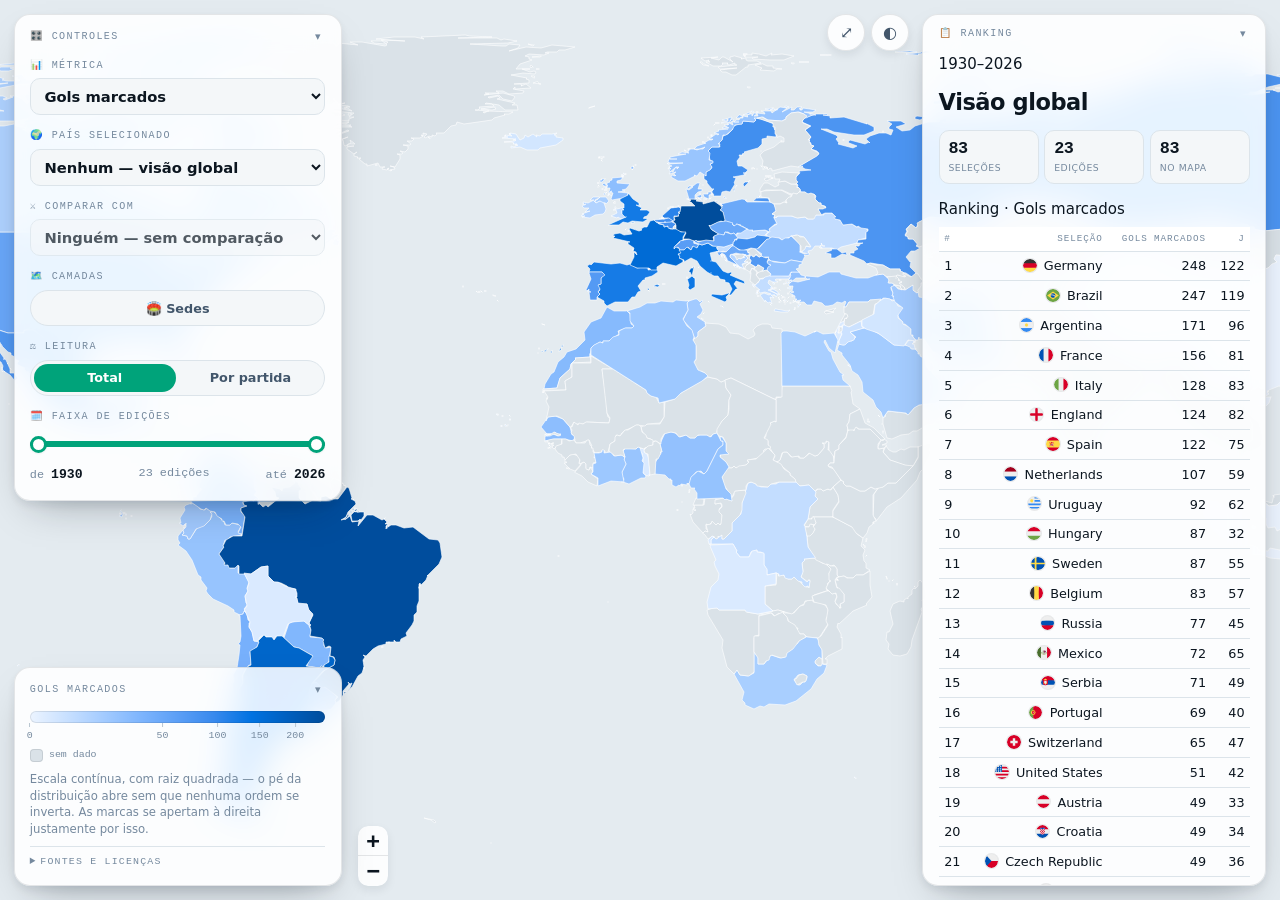
==== commit e5bbcac6: "feat: estado na URL, detalhamento, comparacao e camada de sedes Quatro funcionalidades novas, todas " ====
--- a/web/index.html
+++ b/web/index.html
@@ -47,6 +47,18 @@
       <div class="field">
         <label for="team">🌍 País selecionado</label>
         <select id="team"></select>
+      </div>
+
+      <div class="field">
+        <label for="versus">⚔️ Comparar com</label>
+        <select id="versus"></select>
+      </div>
+
+      <div class="field">
+        <span class="legend" id="layers-label">🗺️ Camadas</span>
+        <div class="segmented" role="group" aria-labelledby="layers-label">
+          <button type="button" id="layer-venues" aria-pressed="false">🏟️ Sedes</button>
+        </div>
       </div>
 
       <div class="field">
--- a/web/style.css
+++ b/web/style.css
@@ -326,6 +326,57 @@
 }
 .panel h2 .flag { width:1.2em; height:1.2em; vertical-align:-.16em; }
 
+/* ---- detalhamento: a lista de partidas ---- */
+
+.back {
+  align-self:flex-start; font-family:var(--sans); font-size:.76rem; font-weight:600;
+  color:var(--accent); background:var(--accent-soft); border:0;
+  border-radius:var(--r-pill); padding:.35rem .75rem; cursor:pointer;
+}
+.back:hover { filter:brightness(1.08); }
+
+/* Linha de confronto que abre o detalhamento. O cursor e o realce dizem que ela
+   é clicável — uma linha de tabela não parece um botão por conta própria. */
+tbody tr.drill { cursor:pointer; }
+tbody tr.drill:hover, tbody tr.drill:focus-visible { background:var(--accent-soft); outline:none; }
+tbody tr.drill:focus-visible td:first-child { box-shadow:inset 2px 0 0 var(--accent); }
+
+.matches { display:flex; flex-direction:column; gap:1px; margin-top:.4rem; }
+.match {
+  display:flex; align-items:center; gap:.55rem;
+  padding:.4rem .3rem; border-bottom:1px solid var(--rule); font-size:.8rem;
+}
+.match:last-child { border-bottom:0; }
+.res {
+  flex:none; width:1.35rem; height:1.35rem; border-radius:var(--r-pill);
+  display:grid; place-items:center; font-size:.66rem; font-weight:700;
+  font-family:var(--mono); color:#fff;
+}
+/* Vitória, empate e derrota nunca dependem só da cor: a letra está dentro do
+   círculo. É a mesma regra que vale para as métricas no mapa. */
+.res-W { background:#1E9E62; }
+.res-D { background:#8A94A0; }
+.res-L { background:#D1495B; }
+.match-main { display:flex; flex-direction:column; min-width:0; line-height:1.3; }
+.match-main b { font-variant-numeric:tabular-nums; }
+.match-sub { font-size:.68rem; color:var(--ink-3); }
+.pens { font-style:normal; font-size:.7rem; color:var(--ink-2); font-weight:400; }
+
+/* ---- comparação de duas seleções ---- */
+
+.panel h2 .vs { color:var(--ink-3); font-weight:400; margin:0 .1rem; }
+table.compare { margin-top:.2rem; }
+table.compare td {
+  text-align:center; font-variant-numeric:tabular-nums; font-weight:600;
+  width:30%; font-size:.86rem;
+}
+table.compare th[scope="row"] {
+  text-align:center; font-weight:400; font-size:.68rem; color:var(--ink-3);
+  text-transform:uppercase; letter-spacing:.05em;
+}
+table.compare td.win { color:var(--accent); }
+table.compare td.win::after { content:" ▲"; font-size:.6em; vertical-align:.15em; }
+
 .muted { color:var(--ink-2); font-size:.8rem; }
 .empty { color:var(--ink-3); font-size:.84rem; }
 
@@ -379,6 +430,12 @@
 /* ---- telas estreitas: os painéis viram folhas empilhadas ---- */
 
 @media (max-width:72rem) {
+  /* A altura da folha do rodapé vira variável porque três coisas dependem dela:
+     a própria folha, a barra de ferramentas e o zoom do Leaflet. Com números
+     soltos elas saem de sincronia assim que o painel muda de tamanho — foi o que
+     aconteceu quando os controles ganharam dois campos novos. */
+  :root { --sheet:44vh; }
+
   .ui {
     grid-template-columns:minmax(0,1fr);
     grid-template-rows:auto 1fr auto;
@@ -389,12 +446,12 @@
   }
   .controls .card-body { flex-direction:row; flex-wrap:wrap; gap:.6rem .9rem; }
   .controls .field { flex:1 1 9rem; }
-  .side { align-self:end; max-height:44vh; }
+  .side { align-self:end; max-height:var(--sheet); }
   .legend-card { display:none; }
   .alarm { justify-self:stretch; }
   /* `right` precisa voltar: o recuo que evita o painel na tela larga jogaria a
      barra para fora da tela aqui, onde o painel é uma folha no rodapé. */
-  .toolbar { top:auto; right:var(--gap); bottom:calc(42vh + var(--gap) * 2); }
+  .toolbar { top:auto; right:var(--gap); bottom:calc(var(--sheet) + var(--gap) * 2); }
   /* e o zoom sobe para não ficar embaixo da folha */
-  .leaflet-bottom.leaflet-left { margin-left:0; margin-bottom:calc(42vh + var(--gap)); }
-}
+  .leaflet-bottom.leaflet-left { margin-left:0; margin-bottom:calc(var(--sheet) + var(--gap) * 2); }
+}
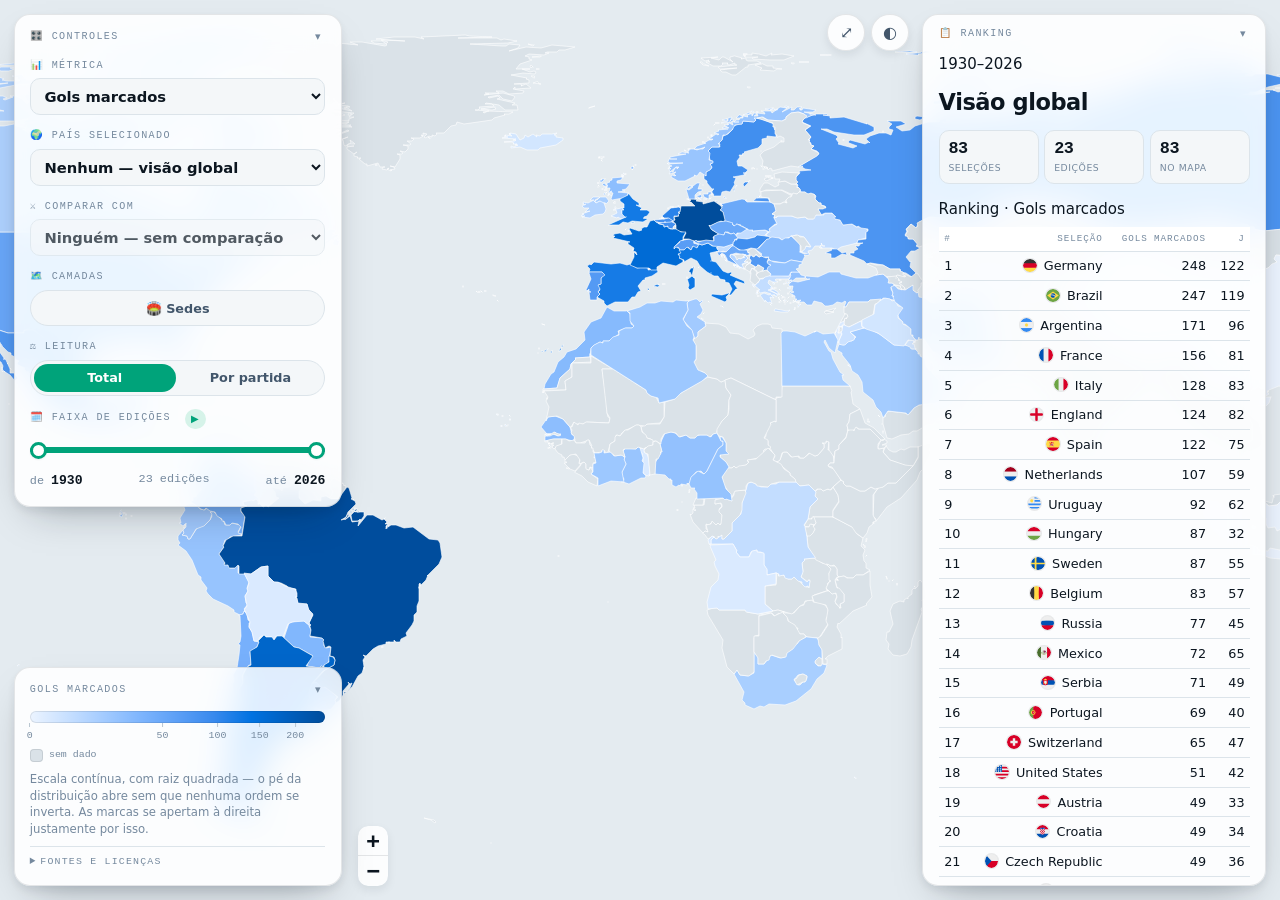
==== commit 6f000652: "feat: artilheiros de 1930 a 2026 e botao de percorrer edicoes A Etapa 3 concluiu que dado de jogador" ====
--- a/web/index.html
+++ b/web/index.html
@@ -70,7 +70,10 @@
       </div>
 
       <div class="field">
-        <span class="legend" id="years-label">🗓️ Faixa de edições</span>
+        <span class="legend" id="years-label">🗓️ Faixa de edições
+          <button type="button" id="play" class="play" aria-pressed="false"
+                  title="Percorrer as edições">▶</button>
+        </span>
         <div class="range" role="group" aria-labelledby="years-label">
           <div class="track"><div class="fill" id="range-fill"></div></div>
           <input type="range" id="year-from" aria-label="Primeira edição">
--- a/web/style.css
+++ b/web/style.css
@@ -402,8 +402,13 @@
 }
 .leaflet-tooltip.atlas-tip::before { display:none; }
 .atlas-tip b { display:block; font-weight:700; font-size:.88rem; margin-bottom:.1rem; }
-.atlas-tip em { font-style:normal; font-family:var(--mono);
-  font-variant-numeric:tabular-nums; font-size:.74rem; color:var(--ink-2); }
+/* As linhas do tooltip são `<div>` no HTML justamente para não dependerem desta
+   regra: quebrar linha entre dois números é legibilidade, não estilo, e já vinha
+   de graça na folha do navegador. Quando dependia daqui, "247" e "119 partidas"
+   colavam em "247119 partidas" — parecia dado corrompido e era CSS. O que sobra
+   aqui é aparência. */
+.atlas-tip .tip-line { font-family:var(--mono);
+  font-variant-numeric:tabular-nums; font-size:.74rem; color:var(--ink-2); line-height:1.45; }
 
 /* O zoom fica no rodapé, deslocado para a direita do cartão da legenda — que é
    o único elemento que disputa aquele canto. Em tela estreita a legenda some e o
@@ -455,3 +460,32 @@
   /* e o zoom sobe para não ficar embaixo da folha */
   .leaflet-bottom.leaflet-left { margin-left:0; margin-bottom:calc(var(--sheet) + var(--gap) * 2); }
 }
+
+/* ---- artilheiros ---- */
+
+/* Os gols de cada lado, embaixo do placar. O lado adversário fica mais apagado:
+   os dois são fatos da mesma partida, mas só um deles é da seleção que você
+   escolheu, e a hierarquia evita ler a linha errada. */
+.scorers { display:block; font-size:.7rem; color:var(--ink-2); margin-top:.15rem; line-height:1.5; }
+.scorers.against { color:var(--ink-3); }
+.scorer { margin-right:.5rem; white-space:nowrap; }
+.scorer em { font-style:normal; font-family:var(--mono); font-size:.92em; opacity:.8; }
+
+.scorer-list { display:flex; flex-direction:column; margin-top:.35rem; }
+.scorer-row {
+  display:flex; justify-content:space-between; align-items:baseline; gap:.5rem;
+  padding:.24rem .1rem; border-bottom:1px solid var(--rule); font-size:.82rem;
+}
+.scorer-row:last-child { border-bottom:0; }
+.scorer-row b { font-family:var(--mono); font-variant-numeric:tabular-nums; }
+
+/* Botão de percorrer as edições, dentro do rótulo da faixa. */
+.play {
+  margin-left:.4rem; width:1.3rem; height:1.3rem; padding:0;
+  display:inline-grid; place-items:center; vertical-align:-.25em;
+  font-size:.6rem; line-height:1; cursor:pointer;
+  color:var(--accent); background:var(--accent-soft);
+  border:0; border-radius:var(--r-pill);
+}
+.play:hover { filter:brightness(1.08); }
+.play[aria-pressed="true"] { background:var(--accent); color:var(--accent-ink); }
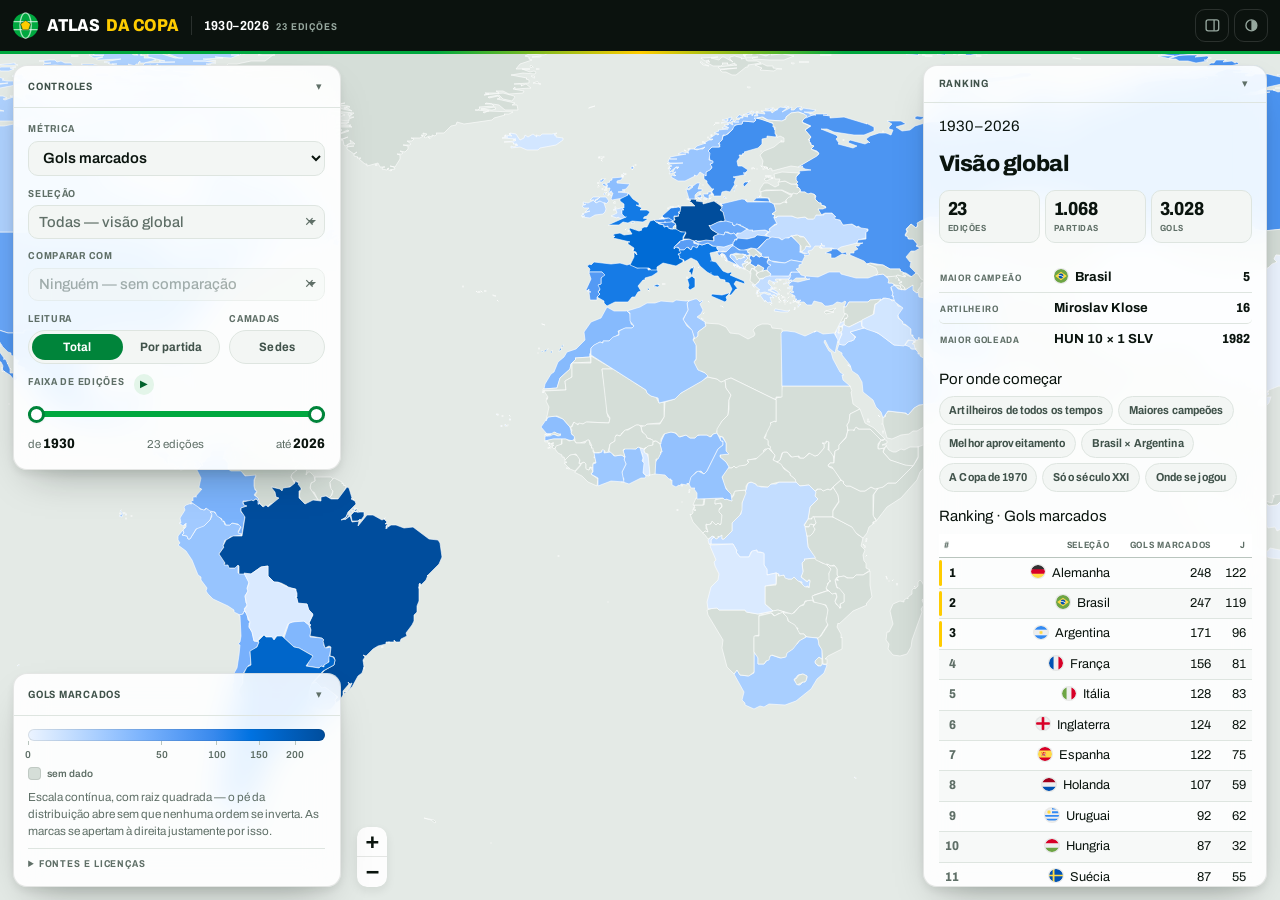
==== commit 56ea5901: "feat: interface para o torcedor brasileiro, e o recorde falso que ela expos A pagina funcionava e er" ====
--- a/web/index.html
+++ b/web/index.html
@@ -2,9 +2,34 @@
 <html lang="pt-BR">
 <head>
 <meta charset="utf-8">
-<meta name="viewport" content="width=device-width, initial-scale=1">
+<meta name="viewport" content="width=device-width, initial-scale=1, viewport-fit=cover">
 <title>Atlas da Copa do Mundo — 1930–2026</title>
 <meta name="description" content="Mapa-múndi coroplético com o histórico da Copa do Mundo masculina: 1.068 partidas, 83 seleções, 23 edições.">
+<meta name="theme-color" content="#0B120E">
+<link rel="icon" href="favicon.svg" type="image/svg+xml">
+
+<!-- O que WhatsApp, X e Telegram mostram quando alguém cola o link — e no
+     Brasil o link circula justamente por lá. Sem estas linhas o prévia era a
+     URL crua. Falta a `og:image`, e a falta é deliberada: gerar o cartão de
+     1200×630 exigiria um renderizador de imagem no pipeline (Pillow, cairosvg)
+     por causa de um único arquivo estático. Sem ela a prévia é só texto, com
+     título e descrição — que é o que estas linhas garantem. -->
+<meta property="og:type" content="website">
+<meta property="og:site_name" content="Atlas da Copa do Mundo">
+<meta property="og:locale" content="pt_BR">
+<meta property="og:title" content="Atlas da Copa do Mundo — 1930 a 2026">
+<meta property="og:description" content="Todas as Copas do Mundo no mapa: 23 edições, 1.068 partidas, 3.028 gols e 83 seleções, com placar, artilheiros e confronto direto.">
+<meta property="og:url" content="https://alaindelon96.github.io/atlas-copa-mundo/">
+<meta name="twitter:card" content="summary">
+<meta name="twitter:title" content="Atlas da Copa do Mundo — 1930 a 2026">
+<meta name="twitter:description" content="Todas as Copas do Mundo no mapa: 23 edições, 1.068 partidas, 3.028 gols e 83 seleções.">
+<!-- A fonte da interface inteira é a primeira coisa que a página desenha, e o
+     `@font-face` só é descoberto depois que o CSS chega — dois passos em série.
+     O preload encurta para um. `crossorigin` é obrigatório mesmo sendo arquivo
+     local: fonte é sempre buscada em modo CORS, e sem o atributo o navegador
+     baixa duas vezes. Só o subconjunto latino: o latin-ext existe para nomes de
+     jogador (Šuker, Łukasz) e o `unicode-range` só o busca quando aparece um. -->
+<link rel="preload" href="vendor/fonts/archivo-latin.woff2" as="font" type="font/woff2" crossorigin>
 <link rel="stylesheet" href="vendor/leaflet.css">
 <link rel="stylesheet" href="style.css">
 </head>
@@ -13,20 +38,60 @@
 <!-- O mapa ocupa a janela inteira; tudo o mais flutua por cima. -->
 <div id="map" role="application" aria-label="Mapa-múndi coroplético"></div>
 
+<!-- A faixa da marca.
+     Ela não existia: o `<h1>` era só para leitor de tela, sob a ideia de que o
+     mapa é o próprio título. Isso funciona para quem já sabe onde chegou e falha
+     para todo o resto — um mapa colorido sem cabeçalho não diz de que assunto
+     ele é, e é justamente o cabeçalho que ge.globo, Lance! e CazéTV usam para
+     dizer isso em meio segundo. Ela é preta, e não verde como a dessas três,
+     por um motivo que só existe aqui: metade da tela é dado colorido, e uma
+     barra verde por cima de um mapa que às vezes fica verde (Nigéria, Argélia,
+     México) confundiria marca com escala. O verde e o amarelo entram na marca e
+     na faixa de 3px, onde não disputam com nada. -->
+<header class="masthead">
+  <h1 class="brand">
+    <svg class="brand-mark" viewBox="0 0 24 24" aria-hidden="true" focusable="false">
+      <circle cx="12" cy="12" r="11.2" fill="var(--accent-vivid)"></circle>
+      <g fill="none" stroke="rgba(255,255,255,.65)" stroke-width="1.15">
+        <ellipse cx="12" cy="12" rx="5" ry="11.2"></ellipse>
+        <path d="M1.4 8.5h21.2M1.4 15.5h21.2"></path>
+      </g>
+      <path d="M12 7.4 16.38 10.58 14.7 15.72 9.3 15.72 7.63 10.58Z"
+            fill="var(--gold)" stroke="rgba(4,20,10,.55)" stroke-width=".7"
+            stroke-linejoin="round"></path>
+    </svg>
+    <span class="brand-name">Atlas <b>da Copa</b></span>
+  </h1>
+
+  <!-- O recorte que está no ar, na faixa da marca — o mesmo texto que o painel
+       repete lá embaixo. Ele fica aqui porque é o estado global da página: com
+       os cartões recolhidos, some tudo menos isto. -->
+  <p class="masthead-span"><b id="head-span">1930–2026</b><span id="head-count"></span></p>
+
+  <div class="masthead-actions">
+    <button id="panels" class="icon-btn" type="button"
+            aria-pressed="false" title="Recolher todos os painéis">
+      <svg viewBox="0 0 20 20" aria-hidden="true" focusable="false">
+        <rect x="2.5" y="3.5" width="15" height="13" rx="2.5" fill="none"
+              stroke="currentColor" stroke-width="1.6"></rect>
+        <path d="M12 3.5v13" stroke="currentColor" stroke-width="1.6"></path>
+      </svg>
+      <span class="sr-only">Recolher todos os painéis</span>
+    </button>
+    <button id="theme" class="icon-btn" type="button" title="Alternar tema">
+      <svg viewBox="0 0 20 20" aria-hidden="true" focusable="false">
+        <circle cx="10" cy="10" r="6.5" fill="none" stroke="currentColor" stroke-width="1.6"></circle>
+        <path d="M10 3.5a6.5 6.5 0 0 1 0 13Z" fill="currentColor"></path>
+      </svg>
+      <span class="sr-only">Alternar tema</span>
+    </button>
+  </div>
+</header>
+
 <!-- A camada de interface não recebe ponteiro; só os painéis dentro dela
      recebem. Sem isso, o espaço vazio entre os cartões engoliria o arrasto do
      mapa e metade da tela deixaria de ser mapa. -->
 <div class="ui">
-
-  <!-- O título fica só para leitor de tela e para a aba: na tela, o mapa é o
-       título. Quem chega aqui já sabe o que está olhando. -->
-  <h1 class="sr-only">Atlas da Copa do Mundo — 1930 a 2026</h1>
-
-  <div class="toolbar">
-    <button id="panels" class="icon-btn hud" type="button"
-            aria-pressed="false" title="Recolher todos os painéis">⤢</button>
-    <button id="theme" class="icon-btn hud" type="button" title="Alternar tema">◐</button>
-  </div>
 
   <!-- Cada cartão recolhe sozinho, e recolhido vira só a sua barra de título —
        nunca some de vez. Um painel que desaparece por inteiro precisa de um
@@ -34,43 +99,70 @@
        caminho de volta. -->
   <section class="hud card controls" id="card-controls" aria-label="Controles do mapa">
     <div class="card-head">
-      <span class="card-title">🎛️ Controles</span>
+      <span class="card-title">Controles</span>
       <button class="card-toggle" type="button" data-card="controls"
               aria-expanded="true" aria-controls="body-controls" title="Recolher">▾</button>
     </div>
     <div class="card-body" id="body-controls">
       <div class="field">
-        <label for="metric">📊 Métrica</label>
+        <label for="metric">Métrica</label>
         <select id="metric"></select>
       </div>
 
-      <div class="field">
-        <label for="team">🌍 País selecionado</label>
-        <select id="team"></select>
-      </div>
-
-      <div class="field">
-        <label for="versus">⚔️ Comparar com</label>
-        <select id="versus"></select>
-      </div>
-
-      <div class="field">
-        <span class="legend" id="layers-label">🗺️ Camadas</span>
-        <div class="segmented" role="group" aria-labelledby="layers-label">
-          <button type="button" id="layer-venues" aria-pressed="false">🏟️ Sedes</button>
-        </div>
-      </div>
-
-      <div class="field">
-        <span class="legend" id="mode-label">⚖️ Leitura</span>
-        <div class="segmented" role="group" aria-labelledby="mode-label">
-          <button type="button" id="mode-total" aria-pressed="true">Total</button>
-          <button type="button" id="mode-rate" aria-pressed="false">Por partida</button>
-        </div>
-      </div>
-
-      <div class="field">
-        <span class="legend" id="years-label">🗓️ Faixa de edições
+      <!-- Os dois seletores de seleção são caixas de busca, não `<select>`.
+           São 83 países em ordem alfabética: achar a Coreia do Sul numa lista
+           dessas é rolagem, e quem sabe o que procura já sabe digitar. A caixa
+           aceita o nome ("coreia"), a sigla ("KOR") e ignora acento, que é
+           exatamente como um placar de transmissão nomeia um time.
+
+           A lista de opções é construída em `map.js` e vive presa ao `<body>`,
+           não aqui dentro: o cartão tem `overflow` para poder rolar em tela
+           baixa, e uma lista desenhada dentro dele seria cortada na primeira
+           linha. -->
+      <div class="field">
+        <label for="team">Seleção</label>
+        <div class="combo" data-combo="team">
+          <input id="team" type="text" role="combobox" autocomplete="off"
+                 spellcheck="false" aria-expanded="false" aria-autocomplete="list"
+                 aria-controls="team-list" placeholder="Todas — visão global">
+          <button type="button" class="combo-clear" tabindex="-1"
+                  aria-label="Limpar seleção" hidden>×</button>
+        </div>
+      </div>
+
+      <div class="field">
+        <label for="versus">Comparar com</label>
+        <div class="combo" data-combo="versus">
+          <input id="versus" type="text" role="combobox" autocomplete="off"
+                 spellcheck="false" aria-expanded="false" aria-autocomplete="list"
+                 aria-controls="versus-list" placeholder="Ninguém — sem comparação">
+          <button type="button" class="combo-clear" tabindex="-1"
+                  aria-label="Limpar comparação" hidden>×</button>
+        </div>
+      </div>
+
+      <!-- Leitura e camadas dividem a linha: são os dois interruptores do mapa,
+           e empilhados custavam uma faixa de ~55px que, numa janela de 720px,
+           era exatamente o que faltava para o slider de anos caber no cartão. -->
+      <div class="field-row">
+        <div class="field">
+          <span class="legend" id="mode-label">Leitura</span>
+          <div class="segmented" role="group" aria-labelledby="mode-label">
+            <button type="button" id="mode-total" aria-pressed="true">Total</button>
+            <button type="button" id="mode-rate" aria-pressed="false">Por partida</button>
+          </div>
+        </div>
+
+        <div class="field">
+          <span class="legend" id="layers-label">Camadas</span>
+          <div class="segmented" role="group" aria-labelledby="layers-label">
+            <button type="button" id="layer-venues" aria-pressed="false">Sedes</button>
+          </div>
+        </div>
+      </div>
+
+      <div class="field">
+        <span class="legend" id="years-label">Faixa de edições
           <button type="button" id="play" class="play" aria-pressed="false"
                   title="Percorrer as edições">▶</button>
         </span>
@@ -106,7 +198,8 @@
           Dados: Fjelstul World Cup Database (CC&nbsp;BY-SA&nbsp;4.0) para 1930–2022;
           Wikipédia em inglês (CC&nbsp;BY-SA&nbsp;4.0) para 2026; fronteiras:
           Natural Earth (domínio público). Cores das seleções curadas em
-          <code>reference/team_colors.csv</code>.
+          <code>reference/team_colors.csv</code>. Tipografia: Archivo
+          (SIL&nbsp;OFL&nbsp;1.1).
         </div>
       </details>
     </div>
@@ -114,13 +207,16 @@
 
   <aside class="hud card side" id="card-side">
     <div class="card-head">
-      <span class="card-title" id="side-title">📋 Resumo</span>
+      <span class="card-title" id="side-title">Resumo</span>
       <button class="card-toggle" type="button" data-card="side"
               aria-expanded="true" aria-controls="panel" title="Recolher">▾</button>
     </div>
     <div class="card-body" id="panel" aria-live="polite"></div>
   </aside>
 
+  <!-- O aviso da autoconferência é um cartão amarelo: em futebol amarelo é
+       exatamente isto — advertência, o jogo continua. Vermelho aqui seria
+       exagero (a página não parou) e verde diria o contrário do que ele diz. -->
   <div id="alarm" class="hud alarm" role="status">
     <b>Conferência</b>
     <span id="alarm-text"></span>
--- a/web/style.css
+++ b/web/style.css
@@ -1,4 +1,4 @@
-/* Atlas da Copa do Mundo — Etapa 4
+/* Atlas da Copa do Mundo — o cromo da página
  *
  * **As rampas de cor do dado não estão aqui.** Elas dependem da seleção
  * escolhida — o mapa de confronto direto é pintado na cor da própria seleção —,
@@ -11,9 +11,38 @@
  * rampas geradas sempre carregam um traço do matiz da seleção, inclusive no
  * passo mais fraco, para que "zero" nunca se confunda com "sem dado".
  *
- * **O acento da interface nunca é azul.** Azul é a rampa da visão global, e um
- * botão azul ao lado de um mapa azul faria o olho ler o botão como parte da
- * escala. O acento é verde-esmeralda, distinto de qualquer passo das rampas.
+ * ----------------------------------------------------------------------------
+ * A IDENTIDADE, E POR QUE ELA MUDOU
+ *
+ * A página era um atlas de dado: acento verde-esmeralda, rótulos em monoespaçada
+ * versalete, nenhum cabeçalho. Bonito e mudo — quem chega de um link não
+ * descobre em meio segundo que aquilo é sobre futebol. As três referências do
+ * público brasileiro resolvem isso do mesmo jeito e com a mesma paleta:
+ *
+ *   ge.globo    barra de navegação verde #06AA48, tarja vermelha de AO VIVO,
+ *               cartelas de placar com sigla de três letras e escudo
+ *   Lance!      cabeçalho verde #00A021, verde profundo #007A17 no texto,
+ *               amarelo puro de destaque, vermelho #E3262E no tempo real
+ *   CazéTV      amarelo, azul, preto e branco — o preto estrutural com o
+ *               amarelo como marca
+ *
+ * O denominador é **verde, amarelo e preto**, que é a paleta da própria
+ * seleção. É essa que a página usa agora, com três decisões próprias:
+ *
+ * 1. A FAIXA DA MARCA É PRETA, não verde como a das três. Metade da tela aqui é
+ *    dado colorido, e há seleções verdes (Nigéria, Argélia, México, Arábia
+ *    Saudita): uma barra verde por cima de um mapa que às vezes fica verde faria
+ *    o olho ler a marca como parte da escala. O verde e o amarelo entram na
+ *    marca, na faixa de 3px e nos estados ativos — nunca em área grande.
+ *
+ * 2. O ACENTO NUNCA É AZUL. Regra antiga que continua valendo, e pelo mesmo
+ *    motivo: azul é a rampa da visão global, e um botão azul ao lado de um mapa
+ *    azul se lê como legenda.
+ *
+ * 3. OS RÓTULOS MICRO DEIXARAM A MONOESPAÇADA. Versalete em monoespaçada é a
+ *    assinatura do jornalismo de dados, não a do futebol — ge e Lance! usam
+ *    caixa-alta condensada e pesada. A monoespaçada sobrou onde ela é literal:
+ *    nomes de arquivo nos créditos.
  *
  * **Layout: o mapa é a página.** Ele ocupa a janela inteira e os painéis
  * flutuam por cima, em vidro fosco. A camada que os posiciona não recebe
@@ -21,81 +50,186 @@
  * vazio entre eles engoliria o arrasto e metade da tela deixaria de ser mapa.
  */
 
+/* ---- tipografia vendorizada ----
+ *
+ * Archivo variável, com os dois eixos (largura 62–125, peso 400–800) num
+ * arquivo só. Variável e não estática porque a página precisa das duas pontas:
+ * o texto corrido em largura normal e as tarjas, siglas e placares em
+ * condensada pesada — que é a voz do futebol na tela. Em arquivos estáticos
+ * isso seriam quatro downloads.
+ *
+ * Os dois subconjuntos são os que o Google Fonts publica, com o mesmo
+ * `unicode-range`: o latino cobre a página inteira e o latin-ext só é baixado
+ * quando aparece um nome de jogador que precise dele (Šuker, Łukasz, Özil).
+ * Licença SIL OFL 1.1 em `vendor/fonts/ARCHIVO-LICENSE.txt`. */
+@font-face {
+  font-family: "Archivo";
+  src: url("vendor/fonts/archivo-latin.woff2") format("woff2");
+  font-weight: 400 800; font-stretch: 62% 125%; font-style: normal;
+  font-display: swap;
+  unicode-range: U+0000-00FF, U+0131, U+0152-0153, U+02BB-02BC, U+02C6, U+02DA,
+    U+02DC, U+0304, U+0308, U+0329, U+2000-206F, U+20AC, U+2122, U+2191, U+2193,
+    U+2212, U+2215, U+FEFF, U+FFFD;
+}
+@font-face {
+  font-family: "Archivo";
+  src: url("vendor/fonts/archivo-latin-ext.woff2") format("woff2");
+  font-weight: 400 800; font-stretch: 62% 125%; font-style: normal;
+  font-display: swap;
+  unicode-range: U+0100-02BA, U+02BD-02C5, U+02C7-02CC, U+02CE-02D7, U+02DD-02FF,
+    U+0304, U+0308, U+0329, U+1D00-1DBF, U+1E00-1E9F, U+1EF2-1EFF, U+2020,
+    U+20A0-20AB, U+20AD-20C0, U+2113, U+2C60-2C7F, U+A720-A7FF;
+}
+
 :root {
   color-scheme: light;
 
-  --surface:#FFFFFF; --surface-2:#F4F7F9; --surface-3:#E8EDF1;
-  --ink:#0C1620; --ink-2:#42566B; --ink-3:#75899E;
-  --rule:#DCE4EA; --rule-strong:#B9C6D1;
-
-  --glass:rgba(255,255,255,.88); --glass-line:rgba(12,22,32,.10);
-
-  --accent:#00A37A; --accent-ink:#FFFFFF; --accent-soft:#D6F3E9;
-  --warn:#D9541F; --warn-soft:#FDEBE2;
+  --surface:#FFFFFF; --surface-2:#F3F6F4; --surface-3:#E6EBE7;
+  --ink:#0A140E; --ink-2:#41534B; --ink-3:#5F6F67;
+  --rule:#DEE5E0; --rule-strong:#B9C5BE;
+
+  --glass:rgba(255,255,255,.90); --glass-line:rgba(10,20,14,.10);
+
+  /* Dois verdes, e a diferença entre eles é regra de contraste, não gosto.
+     `--accent` é o que carrega texto — 4,8:1 com branco por cima, que é o que
+     um botão preenchido precisa. `--accent-vivid` é o verde da bandeira, vivo
+     demais para levar texto pequeno (3,4:1) e reservado ao que é marca pura:
+     o logotipo, a faixa de 3px, o preenchimento do slider, as réguas. */
+  --accent:#00843A; --accent-vivid:#00A83F;
+  --accent-ink:#FFFFFF; --accent-soft:#E3F5E9;
+  --accent-deep:#00622B; --vivid-ink:#04160B;
+
+  --gold:#FFCC00; --gold-ink:#1A1500;
+
+  /* Vitória, empate e derrota. O verde da vitória é o mesmo do acento de
+     propósito: em futebol verde já significa "ganhou" em qualquer tabela, e dar
+     a ele um segundo verde só ensinaria a página a mentir devagar. */
+  --win:#00843A; --draw:#5F6D66; --loss:#CE2B2B; --result-ink:#FFFFFF;
+  --zebra:#F7F9F8;
+
+  --warn:#8A5200; --warn-soft:#FFF3D1; --warn-edge:#FFCC00;
 
   /* fora do dado: nunca disputou uma partida na faixa escolhida */
-  --absent:#DAE2E8;
-  --ocean:#E4EBF0; --coast:#FFFFFF;
-
-  --shadow-1:0 1px 2px rgba(12,22,32,.06);
-  --shadow-2:0 4px 10px rgba(12,22,32,.08), 0 18px 40px -18px rgba(12,22,32,.35);
-  --glow:0 0 0 3px rgba(0,163,122,.18);
-
-  --r-card:16px; --r-input:10px; --r-pill:999px;
-  --gap:.85rem;
-
-  --sans: system-ui, -apple-system, "Segoe UI", Roboto, "Helvetica Neue", Arial, sans-serif;
+  --absent:#D5DED8;
+  --ocean:#E4EAE6; --coast:#FFFFFF;
+
+  /* A faixa da marca e tudo que é preto estrutural. */
+  --chrome:#0B120E; --chrome-ink:#FFFFFF; --chrome-ink-2:#96A79E;
+  --chrome-line:rgba(255,255,255,.13);
+
+  /* O alfinete das sedes: cabeça vermelha e agulha metálica. Vermelho e NÃO
+     `--accent`: o verde da interface também pinta botões e links, e um marcador
+     na cor dos controles se lê como controle. O vermelho de alfinete é
+     convenção de localização em mapa. */
+  --pin:#E01B24; --pin-needle:#8A97A5;
+
+  --shadow-1:0 1px 2px rgba(10,20,14,.06);
+  --shadow-2:0 4px 10px rgba(10,20,14,.08), 0 18px 40px -18px rgba(10,20,14,.35);
+  --glow:0 0 0 3px rgba(0,132,58,.20);
+
+  --r-card:14px; --r-input:10px; --r-pill:999px;
+  --gap:.8rem; --masthead:3.25rem;
+
+  --sans: "Archivo", system-ui, -apple-system, "Segoe UI", Roboto, "Helvetica Neue", Arial, sans-serif;
   --mono: ui-monospace, "Cascadia Mono", "SF Mono", Consolas, "Liberation Mono", monospace;
 }
 
+/* O tema escuro é o do estádio à noite: preto esverdeado, verde elétrico,
+   amarelo de placar eletrônico. Os tokens abaixo trocam só o que muda de
+   valor — nenhuma cor nasce dentro de um bloco de tema. */
 @media (prefers-color-scheme: dark) {
   :root:where(:not([data-theme="light"])) {
     color-scheme: dark;
-    --surface:#111823; --surface-2:#18212E; --surface-3:#212C3B;
-    --ink:#F2F6FA; --ink-2:#A8B9C9; --ink-3:#78899C;
-    --rule:#243040; --rule-strong:#3A4A5D;
-    --glass:rgba(15,21,31,.86); --glass-line:rgba(255,255,255,.10);
-    --accent:#12C79A; --accent-ink:#04231B; --accent-soft:#0B3A2E;
-    --warn:#FF7A45; --warn-soft:#3A1B0E;
-    --absent:#1E2836;
-    --ocean:#0A0F16; --coast:#111823;
+    --surface:#101815; --surface-2:#18211D; --surface-3:#212C27;
+    --ink:#F1F5F2; --ink-2:#A9BAB1; --ink-3:#7E9188;
+    --rule:#243029; --rule-strong:#3B4A42;
+    --glass:rgba(13,20,16,.88); --glass-line:rgba(255,255,255,.10);
+    --accent:#00D45F; --accent-vivid:#00E566;
+    --accent-ink:#04160B; --accent-soft:#0B3320;
+    --accent-deep:#00D45F; --vivid-ink:#04160B;
+    --gold:#FFD400; --gold-ink:#1A1500;
+    --win:#00D45F; --draw:#78877F; --loss:#FF5A5A; --result-ink:#04160B;
+    --zebra:#141C18;
+    --warn:#FFC94D; --warn-soft:#2E2408; --warn-edge:#FFD400;
+    --absent:#1D2620;
+    --ocean:#080D0A; --coast:#101815;
+    --chrome:#070C09; --chrome-ink:#FFFFFF; --chrome-ink-2:#8FA298;
+    --chrome-line:rgba(255,255,255,.12);
+    --pin:#FF4D4D; --pin-needle:#C3CDD8;
     --shadow-1:0 1px 2px rgba(0,0,0,.5);
     --shadow-2:0 4px 10px rgba(0,0,0,.45), 0 18px 44px -18px rgba(0,0,0,.9);
-    --glow:0 0 0 3px rgba(18,199,154,.22);
+    --glow:0 0 0 3px rgba(0,212,95,.24);
   }
 }
 
 :root[data-theme="dark"] {
   color-scheme: dark;
-  --surface:#111823; --surface-2:#18212E; --surface-3:#212C3B;
-  --ink:#F2F6FA; --ink-2:#A8B9C9; --ink-3:#78899C;
-  --rule:#243040; --rule-strong:#3A4A5D;
-  --glass:rgba(15,21,31,.86); --glass-line:rgba(255,255,255,.10);
-  --accent:#12C79A; --accent-ink:#04231B; --accent-soft:#0B3A2E;
-  --warn:#FF7A45; --warn-soft:#3A1B0E;
-  --absent:#1E2836;
-  --ocean:#0A0F16; --coast:#111823;
+  --surface:#101815; --surface-2:#18211D; --surface-3:#212C27;
+  --ink:#F1F5F2; --ink-2:#A9BAB1; --ink-3:#7E9188;
+  --rule:#243029; --rule-strong:#3B4A42;
+  --glass:rgba(13,20,16,.88); --glass-line:rgba(255,255,255,.10);
+  --accent:#00D45F; --accent-vivid:#00E566;
+  --accent-ink:#04160B; --accent-soft:#0B3320;
+  --accent-deep:#00D45F; --vivid-ink:#04160B;
+  --gold:#FFD400; --gold-ink:#1A1500;
+  --win:#00D45F; --draw:#78877F; --loss:#FF5A5A; --result-ink:#04160B;
+  --zebra:#141C18;
+  --warn:#FFC94D; --warn-soft:#2E2408; --warn-edge:#FFD400;
+  --absent:#1D2620;
+  --ocean:#080D0A; --coast:#101815;
+  --chrome:#070C09; --chrome-ink:#FFFFFF; --chrome-ink-2:#8FA298;
+  --chrome-line:rgba(255,255,255,.12);
+  --pin:#FF4D4D; --pin-needle:#C3CDD8;
   --shadow-1:0 1px 2px rgba(0,0,0,.5);
   --shadow-2:0 4px 10px rgba(0,0,0,.45), 0 18px 44px -18px rgba(0,0,0,.9);
-  --glow:0 0 0 3px rgba(18,199,154,.22);
+  --glow:0 0 0 3px rgba(0,212,95,.24);
 }
 
 :root[data-theme="light"] {
   color-scheme: light;
-  --surface:#FFFFFF; --surface-2:#F4F7F9; --surface-3:#E8EDF1;
-  --ink:#0C1620; --ink-2:#42566B; --ink-3:#75899E;
-  --rule:#DCE4EA; --rule-strong:#B9C6D1;
-  --glass:rgba(255,255,255,.88); --glass-line:rgba(12,22,32,.10);
-  --accent:#00A37A; --accent-ink:#FFFFFF; --accent-soft:#D6F3E9;
-  --warn:#D9541F; --warn-soft:#FDEBE2;
-  --absent:#DAE2E8;
-  --ocean:#E4EBF0; --coast:#FFFFFF;
-  --shadow-1:0 1px 2px rgba(12,22,32,.06);
-  --shadow-2:0 4px 10px rgba(12,22,32,.08), 0 18px 40px -18px rgba(12,22,32,.35);
-  --glow:0 0 0 3px rgba(0,163,122,.18);
+  --surface:#FFFFFF; --surface-2:#F3F6F4; --surface-3:#E6EBE7;
+  --ink:#0A140E; --ink-2:#41534B; --ink-3:#5F6F67;
+  --rule:#DEE5E0; --rule-strong:#B9C5BE;
+  --glass:rgba(255,255,255,.90); --glass-line:rgba(10,20,14,.10);
+  --accent:#00843A; --accent-vivid:#00A83F;
+  --accent-ink:#FFFFFF; --accent-soft:#E3F5E9;
+  --accent-deep:#00622B; --vivid-ink:#04160B;
+  --gold:#FFCC00; --gold-ink:#1A1500;
+  --win:#00843A; --draw:#5F6D66; --loss:#CE2B2B; --result-ink:#FFFFFF;
+  --zebra:#F7F9F8;
+  --warn:#8A5200; --warn-soft:#FFF3D1; --warn-edge:#FFCC00;
+  --absent:#D5DED8;
+  --ocean:#E4EAE6; --coast:#FFFFFF;
+  --chrome:#0B120E; --chrome-ink:#FFFFFF; --chrome-ink-2:#96A79E;
+  --chrome-line:rgba(255,255,255,.13);
+  --pin:#E01B24; --pin-needle:#8A97A5;
+  --shadow-1:0 1px 2px rgba(10,20,14,.06);
+  --shadow-2:0 4px 10px rgba(10,20,14,.08), 0 18px 40px -18px rgba(10,20,14,.35);
+  --glow:0 0 0 3px rgba(0,132,58,.20);
 }
 
 * { box-sizing:border-box; }
+
+/* ---- a suspensão das transições na troca de tema ----
+ *
+ * Trocar de tema troca ~35 tokens de cor de uma vez. Toda propriedade que
+ * declara `transition` sobre um `var()` entra em transição junto — e o Chrome
+ * resolve o valor final errado e o deixa lá. O efeito era permanente e bem
+ * visível: depois de um clique no botão de tema, o botão "Total" ficava com o
+ * verde e o branco do tema CLARO sobre um painel escuro, e os três `select`
+ * ficavam com uma borda cinza-clara. Nada disso voltava ao normal sozinho;
+ * só recarregando a página.
+ *
+ * A classe desliga as transições pelo tempo de dois quadros — o bastante para
+ * o novo valor ser aplicado de uma vez, sem transição nenhuma no caminho. Ela
+ * é posta e tirada em `map.js`, tanto no botão quanto no ouvinte da troca de
+ * tema do sistema, que tem exatamente o mesmo problema.
+ *
+ * `*::before` e `*::after` entram na lista porque a régua da faixa da marca e
+ * a tarja das seções são pseudo-elementos com cor de tema. */
+:root.theming, :root.theming *, :root.theming *::before, :root.theming *::after {
+  transition:none !important;
+}
 
 html, body { height:100%; }
 body {
@@ -104,7 +238,7 @@
   -webkit-font-smoothing:antialiased;
 }
 
-h1,h2,h3 { font-family:var(--sans); font-weight:750; margin:0; line-height:1.15;
+h1,h2,h3 { font-family:var(--sans); font-weight:800; margin:0; line-height:1.12;
   letter-spacing:-.02em; }
 p { margin:0; }
 a { color:var(--accent); text-underline-offset:2px; }
@@ -119,16 +253,88 @@
   overflow:hidden; clip:rect(0 0 0 0); white-space:nowrap; border:0;
 }
 
+/* A tarja: caixa-alta condensada e pesada, que é como ge e Lance! rotulam
+   editoria, fase e seção. Uma regra só para tudo que é rótulo micro — título de
+   cartão, rótulo de campo, cabeçalho de seção do painel, cabeçalho de tabela.
+   Ela substituiu a monoespaçada versalete que a página usava nesses mesmos
+   lugares: versalete em monoespaçada é a assinatura do jornalismo de dados, e
+   nenhuma das três referências a usa. */
+.card-title, .field > label, .field > .legend, .panel .sub,
+.credits summary, thead th, .tile span {
+  font-family:var(--sans); font-weight:700; font-stretch:86%;
+  text-transform:uppercase; letter-spacing:.07em;
+}
+
 /* ---- o mapa é a página ---- */
 
 #map { position:fixed; inset:0; background:var(--ocean); }
 .leaflet-container { font-family:var(--sans); background:var(--ocean); }
 
+/* ---- a faixa da marca ----
+ *
+ * Fixa, opaca e por cima de tudo: o mapa corre por baixo dela. Fica opaca (e
+ * não em vidro fosco como os cartões) porque ela é o único elemento da tela que
+ * não é conteúdo — é a moldura, e moldura translúcida vira ruído. */
+
+.masthead {
+  position:fixed; top:0; left:0; right:0; z-index:1200;
+  height:var(--masthead); display:flex; align-items:center; gap:.75rem;
+  padding:0 .75rem; background:var(--chrome); color:var(--chrome-ink);
+  border-bottom:1px solid var(--chrome-line);
+}
+/* A faixa de 3px: verde–amarelo–verde, na diagonal das cores da seleção. É o
+   único lugar da página onde as duas cores aparecem juntas em área cheia, e é
+   ela que dá o sotaque que uma barra preta sozinha não teria. */
+.masthead::after {
+  content:""; position:absolute; left:0; right:0; bottom:-3px; height:3px;
+  background:linear-gradient(90deg, var(--accent-vivid) 0%, var(--accent-vivid) 34%,
+             var(--gold) 50%, var(--accent-vivid) 66%, var(--accent-vivid) 100%);
+}
+
+.brand { display:flex; align-items:center; gap:.5rem; min-width:0; }
+.brand-mark { width:1.7rem; height:1.7rem; flex:none; display:block; }
+.brand-name {
+  font-size:1.08rem; font-weight:800; font-stretch:88%; letter-spacing:-.015em;
+  text-transform:uppercase; white-space:nowrap; overflow:hidden; text-overflow:ellipsis;
+}
+.brand-name b { font-weight:800; color:var(--gold); margin-left:.22em; }
+
+/* O recorte no ar. Encostado na marca, separado por uma régua vertical — é
+   informação de estado, não parte do nome. */
+.masthead-span {
+  display:flex; align-items:baseline; gap:.45rem; min-width:0;
+  padding-left:.75rem; border-left:1px solid var(--chrome-line);
+  color:var(--chrome-ink-2); white-space:nowrap; overflow:hidden;
+}
+.masthead-span b {
+  color:var(--chrome-ink); font-weight:700; font-stretch:86%; font-size:.82rem;
+  letter-spacing:.03em; font-variant-numeric:tabular-nums;
+}
+.masthead-span span {
+  font-size:.62rem; font-weight:700; font-stretch:86%; letter-spacing:.1em;
+  text-transform:uppercase;
+}
+
+.masthead-actions { margin-left:auto; display:flex; gap:.35rem; flex:none; }
+.icon-btn {
+  width:2.1rem; height:2.1rem; display:grid; place-items:center; padding:0;
+  color:var(--chrome-ink-2); cursor:pointer; background:transparent;
+  border:1px solid var(--chrome-line); border-radius:var(--r-input);
+  transition:color .15s, background .15s, border-color .15s;
+}
+.icon-btn svg { width:1.05rem; height:1.05rem; display:block; }
+.icon-btn:hover { color:var(--chrome-ink); background:rgba(255,255,255,.08); }
+.icon-btn[aria-pressed="true"] {
+  background:var(--accent-vivid); border-color:var(--accent-vivid); color:var(--vivid-ink);
+}
+.icon-btn:focus-visible { outline-color:var(--gold); }
+
 /* ---- a camada de interface ---- */
 
 .ui {
   position:fixed; inset:0; z-index:1000; pointer-events:none;
-  display:grid; gap:var(--gap); padding:var(--gap);
+  display:grid; gap:var(--gap);
+  padding:calc(var(--masthead) + var(--gap)) var(--gap) var(--gap);
   grid-template-columns:minmax(0,20.5rem) 1fr minmax(0,21.5rem);
   grid-template-rows:auto 1fr auto;
   grid-template-areas:
@@ -153,14 +359,15 @@
  * tela, só para voltar — a barra é o próprio caminho de volta, e fica onde o
  * painel estava. */
 
-.card { display:flex; flex-direction:column; min-height:0; }
+.card { display:flex; flex-direction:column; min-height:0; overflow:hidden; }
 .card-head {
   display:flex; align-items:center; justify-content:space-between; gap:.5rem;
-  padding:.55rem .6rem .55rem .95rem; min-height:2.4rem;
-}
+  padding:.5rem .5rem .5rem .9rem; min-height:2.3rem;
+  border-bottom:1px solid var(--rule);
+}
+.card.collapsed > .card-head { border-bottom:0; }
 .card-title {
-  font-family:var(--mono); font-size:.63rem; letter-spacing:.14em;
-  text-transform:uppercase; color:var(--ink-3);
+  font-size:.66rem; color:var(--ink-2);
   overflow:hidden; text-overflow:ellipsis; white-space:nowrap;
 }
 .card-toggle {
@@ -171,56 +378,149 @@
 }
 .card-toggle:hover { color:var(--ink); background:var(--surface-2); }
 .card-body {
-  padding:0 .95rem .95rem; display:flex; flex-direction:column; gap:.8rem; min-height:0;
+  padding:.8rem .9rem .9rem; display:flex; flex-direction:column; gap:.75rem; min-height:0;
 }
 .card.collapsed > .card-body { display:none; }
-.card.collapsed > .card-head { padding-bottom:.55rem; }
-.card.collapsed .card-toggle { transform:rotate(-90deg); }
-
-/* À esquerda da coluna do painel, não por cima dela: a barra tem z-index maior
-   e cobriria o conteúdo do painel se ficasse no canto. */
-.toolbar {
-  position:fixed; top:var(--gap); right:calc(21.5rem + var(--gap) * 2); z-index:1100;
-  display:flex; gap:.4rem; pointer-events:none;
-}
-/* Sem painéis não há o que evitar — a barra volta para o canto. */
-.ui.bare .toolbar { right:var(--gap); }
-.toolbar > * { pointer-events:auto; }
-.icon-btn {
-  width:2.35rem; height:2.35rem; display:grid; place-items:center;
-  font-size:1rem; color:var(--ink-2); cursor:pointer;
-  border-radius:var(--r-pill); border:1px solid var(--glass-line);
-  transition:color .15s, transform .15s;
-}
-.icon-btn:hover { color:var(--ink); transform:translateY(-1px); }
-.icon-btn[aria-pressed="true"] { background:var(--accent); color:var(--accent-ink); }
-
-/* ---- controles (canto superior esquerdo) ---- */
-
-.controls { grid-area:controls; align-self:start; }
-.field { display:flex; flex-direction:column; gap:.35rem; min-width:0; }
-.field > label, .field > .legend {
-  font-family:var(--mono); font-size:.63rem; letter-spacing:.14em;
-  text-transform:uppercase; color:var(--ink-3);
-}
+
+/* ---- controles (canto superior esquerdo) ----
+ *
+ * `align-self:stretch`, e não `start`, nos dois cartões da coluna esquerda. A
+ * diferença só aparece em tela baixa, e ali ela é a diferença entre funcionar e
+ * não funcionar: com `start` o cartão assume a altura do próprio conteúdo e
+ * ignora a linha da grade, então numa janela de 720px os controles (≈490px) e a
+ * legenda (≈250px) não cabiam juntos e o segundo era desenhado POR CIMA do
+ * primeiro — o slider de anos ficava escondido atrás da legenda. Com `stretch`
+ * o cartão é limitado pela linha, e o que não cabe rola dentro dele. Em tela
+ * alta a linha `auto` vale exatamente a altura do conteúdo e nada muda. */
+
+.controls { grid-area:controls; align-self:stretch; }
+.controls > .card-body { gap:.6rem; overflow-y:auto; scrollbar-width:thin; }
+.legend-card > .card-body { overflow-y:auto; scrollbar-width:thin; }
+.field { display:flex; flex-direction:column; gap:.28rem; min-width:0; }
+.field > label, .field > .legend { font-size:.63rem; color:var(--ink-3); }
+/* A leitura tem dois botões e a camada tem um: 2fr/1fr, e não metade para cada,
+   senão "Por partida" fica com menos espaço do que "Sedes" precisa. */
+.field-row { display:flex; gap:.55rem; min-width:0; }
+.field-row > .field:first-child { flex:2 1 0; }
+.field-row > .field:last-child { flex:1 1 0; }
 select {
-  font-family:inherit; font-size:.92rem; font-weight:550; color:var(--ink);
+  font-family:inherit; font-size:.92rem; font-weight:600; color:var(--ink);
   background:var(--surface-2); border:1px solid var(--rule); border-radius:var(--r-input);
-  padding:.5rem .6rem; width:100%; cursor:pointer;
+  padding:.48rem .6rem; width:100%; cursor:pointer;
   transition:border-color .15s, box-shadow .15s;
 }
 select:hover { border-color:var(--rule-strong); }
-select:focus { box-shadow:var(--glow); }
+select:focus { box-shadow:var(--glow); border-color:var(--accent); }
 select option:disabled { color:var(--ink-3); }
 
+/* ---- a caixa de busca de seleção ----
+ *
+ * Um `<select>` com 83 países é rolagem: para chegar na Coreia do Sul você
+ * desce a lista inteira, e a busca nativa do `<select>` só casa prefixo, é
+ * invisível e some depois de um segundo. Aqui a caixa aceita nome, sigla e
+ * texto sem acento, e mostra a bandeira em cada linha — que é o que faz
+ * reconhecer um país sem ler.
+ *
+ * **A lista mora no `<body>`, não dentro do cartão.** O cartão de controles
+ * precisa de `overflow` para poder rolar em tela baixa, e qualquer coisa
+ * absoluta dentro dele é cortada na borda. Daí ela ser `position:fixed`,
+ * posicionada em JavaScript a partir do retângulo da caixa — e fechada na
+ * rolagem, porque uma lista `fixed` não acompanha o que rolou embaixo dela. */
+
+.combo { position:relative; display:flex; align-items:center; }
+.combo input {
+  font-family:inherit; font-size:.92rem; font-weight:600; color:var(--ink);
+  background:var(--surface-2); border:1px solid var(--rule); border-radius:var(--r-input);
+  padding:.48rem 1.9rem .48rem .6rem; width:100%; min-width:0;
+  transition:border-color .15s, box-shadow .15s;
+}
+.combo input::placeholder { color:var(--ink-3); font-weight:500; }
+.combo input:hover { border-color:var(--rule-strong); }
+.combo input:focus { box-shadow:var(--glow); border-color:var(--accent); outline:none; }
+.combo input:disabled { opacity:.55; cursor:not-allowed; }
+/* A seta é de fundo porque o `<input>` não tem uma, e sem ela a caixa não se
+   anuncia como lista — vira um campo de texto qualquer. */
+.combo::after {
+  content:""; position:absolute; right:.62rem; width:0; height:0; pointer-events:none;
+  border:4px solid transparent; border-top-color:var(--ink-3); margin-top:4px;
+}
+.combo:has(.combo-clear:not([hidden]))::after { display:none; }
+.combo-clear {
+  position:absolute; right:.3rem; width:1.4rem; height:1.4rem; padding:0;
+  display:grid; place-items:center; font-size:1rem; line-height:1;
+  color:var(--ink-3); background:transparent; border:0; border-radius:var(--r-pill);
+  cursor:pointer;
+}
+.combo-clear:hover { color:var(--ink); background:var(--surface-3); }
+
+.combo-pop {
+  position:fixed; z-index:1300; margin:0; padding:.25rem; list-style:none;
+  max-height:16rem; overflow-y:auto; overscroll-behavior:contain;
+  background:var(--surface); border:1px solid var(--rule-strong);
+  border-radius:var(--r-input); box-shadow:var(--shadow-2);
+}
+.combo-pop[hidden] { display:none; }
+.combo-pop li {
+  display:flex; align-items:center; gap:.1rem; padding:.35rem .45rem;
+  border-radius:6px; cursor:pointer; font-size:.86rem; white-space:nowrap;
+}
+.combo-pop li .flag { width:1.15em; height:1.15em; }
+.combo-pop li .sigla-tag { margin-left:auto; }
+/* `aria-selected` marca o que já está escolhido; `.on` marca onde as setas
+   estão agora. São coisas diferentes e podem estar em linhas diferentes. */
+.combo-pop li[aria-selected="true"] { font-weight:700; }
+.combo-pop li.on { background:var(--accent-soft); }
+.combo-pop .combo-empty { color:var(--ink-3); cursor:default; font-size:.8rem; }
+.combo-pop .combo-empty:hover { background:none; }
+
+/* ---- perguntas prontas ----
+ *
+ * A tela abria num ranking e num mapa colorido, sem dizer o que mais ela sabe
+ * responder: o seletor de métrica, o recorte de anos, a comparação e a camada
+ * de sedes só existiam para quem abrisse os controles e testasse. Cada tarja
+ * aqui é um link de verdade — o `href` descreve o estado inteiro, o mesmo que
+ * a barra de endereço aceita —, então elas também funcionam com o botão voltar
+ * e podem ser copiadas. */
+.asks { display:flex; flex-wrap:wrap; gap:.3rem; margin-top:.35rem; }
+.ask {
+  font-size:.72rem; font-weight:700; font-stretch:90%; letter-spacing:.01em;
+  color:var(--ink-2); text-decoration:none; white-space:nowrap;
+  background:var(--surface-2); border:1px solid var(--rule);
+  border-radius:var(--r-pill); padding:.3rem .6rem;
+  transition:border-color .15s, color .15s, background .15s;
+}
+.ask:hover { color:var(--accent-deep); background:var(--accent-soft); border-color:var(--accent); }
+
+/* ---- destaques da faixa ----
+ *
+ * Os três tiles diziam "83 seleções · 23 edições · 83 no mapa" — dois deles
+ * descrevem o conjunto de dados, não o futebol. Estes respondem perguntas que
+ * alguém faria em voz alta, e acompanham o recorte de anos: mudar o slider
+ * muda quem é o maior campeão e quem é o artilheiro. */
+.facts { display:flex; flex-direction:column; margin-top:.35rem; }
+.fact {
+  display:flex; align-items:baseline; gap:.5rem;
+  padding:.32rem .1rem; border-bottom:1px solid var(--rule); font-size:.82rem;
+}
+.fact:last-child { border-bottom:0; }
+.fact > span {
+  flex:none; width:6.6rem; font-size:.58rem; font-weight:700; font-stretch:86%;
+  letter-spacing:.07em; text-transform:uppercase; color:var(--ink-3);
+}
+.fact > strong { flex:1; min-width:0; font-weight:700; overflow:hidden;
+  text-overflow:ellipsis; white-space:nowrap; }
+.fact > b { font-variant-numeric:tabular-nums; font-weight:800; font-stretch:84%; }
+
 .segmented {
-  display:flex; gap:.25rem; background:var(--surface-2);
-  border:1px solid var(--rule); border-radius:var(--r-pill); padding:.2rem;
+  display:flex; gap:.2rem; background:var(--surface-2);
+  border:1px solid var(--rule); border-radius:var(--r-pill); padding:.18rem;
 }
 .segmented button {
-  flex:1; font-family:var(--sans); font-size:.8rem; font-weight:600; color:var(--ink-2);
+  flex:1; font-family:var(--sans); font-size:.76rem; font-weight:700;
+  font-stretch:92%; letter-spacing:.02em; color:var(--ink-2);
   background:transparent; border:0; border-radius:var(--r-pill);
-  padding:.4rem .5rem; cursor:pointer; white-space:nowrap; transition:background .15s, color .15s;
+  padding:.38rem .5rem; cursor:pointer; white-space:nowrap;
+  transition:background .15s, color .15s;
 }
 .segmented button:hover:not([disabled]):not([aria-pressed="true"]) { color:var(--ink); }
 .segmented button[aria-pressed="true"] { background:var(--accent); color:var(--accent-ink); }
@@ -233,7 +533,7 @@
   position:absolute; left:0; right:0; top:calc(50% - 3px); height:6px;
   background:var(--surface-3); border-radius:var(--r-pill);
 }
-.range .fill { position:absolute; top:0; bottom:0; background:var(--accent);
+.range .fill { position:absolute; top:0; bottom:0; background:var(--accent-vivid);
   border-radius:var(--r-pill); }
 .range input[type="range"] {
   position:absolute; left:0; width:100%; top:0; height:100%; margin:0;
@@ -250,14 +550,25 @@
   background:var(--surface); border:3px solid var(--accent); cursor:grab;
 }
 .range-read {
-  font-family:var(--mono); font-variant-numeric:tabular-nums; font-size:.74rem; color:var(--ink-3);
-  display:flex; justify-content:space-between; gap:.4rem;
-}
-.range-read b { font-weight:700; color:var(--ink); font-size:.82rem; }
+  font-variant-numeric:tabular-nums; font-size:.72rem; color:var(--ink-3);
+  display:flex; justify-content:space-between; gap:.4rem; align-items:baseline;
+}
+.range-read b { font-weight:800; font-stretch:88%; color:var(--ink); font-size:.86rem; }
+
+/* Botão de percorrer as edições, dentro do rótulo da faixa. */
+.play {
+  margin-left:.4rem; width:1.3rem; height:1.3rem; padding:0;
+  display:inline-grid; place-items:center; vertical-align:-.25em;
+  font-size:.6rem; line-height:1; cursor:pointer;
+  color:var(--accent-deep); background:var(--accent-soft);
+  border:0; border-radius:var(--r-pill);
+}
+.play:hover { filter:brightness(1.06); }
+.play[aria-pressed="true"] { background:var(--accent); color:var(--accent-ink); }
 
 /* ---- legenda (canto inferior esquerdo) ---- */
 
-.legend-card { grid-area:legend; align-self:end; }
+.legend-card { grid-area:legend; align-self:stretch; }
 .legend-card .card-body { gap:.5rem; }
 
 /* Legenda de escala contínua: uma barra com o degradê da rampa e marcas
@@ -271,50 +582,87 @@
   display:flex; flex-direction:column; align-items:center; gap:.1rem; }
 #scale .tick i { display:block; width:1px; height:.26rem; background:var(--rule-strong); }
 #scale .tick em {
-  font-style:normal; font-family:var(--mono); font-variant-numeric:tabular-nums;
-  font-size:.62rem; color:var(--ink-3); white-space:nowrap;
+  font-style:normal; font-variant-numeric:tabular-nums; font-weight:600;
+  font-size:.63rem; color:var(--ink-3); white-space:nowrap;
 }
 #scale .absent-key { display:flex; align-items:center; gap:.4rem; margin-top:.15rem; }
 #scale .absent-key i { width:.8rem; height:.8rem; border-radius:4px;
   box-shadow:inset 0 0 0 1px var(--glass-line); }
-#scale .absent-key span { font-family:var(--mono); font-size:.62rem; color:var(--ink-3); }
+#scale .absent-key span { font-size:.63rem; font-weight:600; color:var(--ink-3); }
 
 .scale-note { font-size:.73rem; color:var(--ink-3); line-height:1.45; }
 
 .credits { font-size:.7rem; color:var(--ink-3); border-top:1px solid var(--rule); padding-top:.5rem; }
-.credits summary { cursor:pointer; font-family:var(--mono); font-size:.62rem;
-  letter-spacing:.12em; text-transform:uppercase; }
+.credits summary { cursor:pointer; font-size:.62rem; letter-spacing:.09em; }
 .credits div { margin-top:.4rem; line-height:1.5; }
 
 /* ---- painel lateral (coluna direita inteira) ---- */
 
 .side { grid-area:panel; align-self:stretch; }
 .side.collapsed { align-self:start; }
-.side > .card-body { overflow-y:auto; gap:.9rem; }
-.panel h2 { font-size:1.3rem; display:flex; align-items:center; gap:.15rem; }
-.panel .sub { font-family:var(--mono); font-size:.64rem; letter-spacing:.14em;
-  text-transform:uppercase; color:var(--ink-3); }
-
-.tiles { display:grid; grid-template-columns:repeat(3,1fr); gap:.35rem; }
+.side > .card-body { overflow-y:auto; gap:.85rem; scrollbar-width:thin; }
+.panel h2 { font-size:1.28rem; display:flex; align-items:center; gap:.1rem;
+  flex-wrap:wrap; }
+
+/* O rótulo de seção, com a tarja verde na frente — a marca de editoria que
+   ge.globo e Lance! põem antes de cada bloco. Ela é o que separa "Artilheiros"
+   de mais uma linha de texto cinza. */
+.panel .sub {
+  font-size:.63rem; color:var(--ink-2);
+  display:flex; align-items:center; gap:.4rem;
+}
+.panel .sub::before {
+  content:""; flex:none; width:3px; height:.8rem; border-radius:2px;
+  background:var(--accent-vivid);
+}
+
+/* A sigla FIFA ao lado do nome: a etiqueta de três letras do placar. */
+.sigla-tag {
+  font-size:.6rem; font-weight:800; font-stretch:80%; letter-spacing:.06em;
+  color:var(--ink-3); background:var(--surface-2); border:1px solid var(--rule);
+  border-radius:5px; padding:.1rem .3rem; margin-left:.45rem;
+  vertical-align:.18em; line-height:1.4;
+}
+
+.tiles { display:grid; grid-template-columns:repeat(3,1fr); gap:.3rem; }
 .tile {
   background:var(--surface-2); border:1px solid var(--rule); border-radius:var(--r-input);
-  padding:.5rem .55rem; display:flex; flex-direction:column; gap:.05rem;
-}
-.tile b { font-family:var(--mono); font-variant-numeric:tabular-nums;
-  font-size:1.05rem; font-weight:700; letter-spacing:-.03em; line-height:1.25; }
-.tile span { font-size:.58rem; letter-spacing:.06em; text-transform:uppercase; color:var(--ink-3); }
+  padding:.45rem .5rem; display:flex; flex-direction:column; gap:.1rem;
+}
+.tile b { font-variant-numeric:tabular-nums; font-stretch:84%;
+  font-size:1.18rem; font-weight:800; letter-spacing:-.01em; line-height:1.15; }
+.tile span { font-size:.55rem; letter-spacing:.06em; color:var(--ink-3); }
+
+/* ---- tabelas: a leitura de tabela de campeonato ---- */
 
 table { border-collapse:collapse; width:100%; font-size:.8rem; }
-th, td { text-align:right; padding:.3rem .35rem; border-bottom:1px solid var(--rule); }
+th, td { text-align:right; padding:.32rem .35rem; border-bottom:1px solid var(--rule); }
 th:first-child, td:first-child { text-align:left; }
-thead th { font-family:var(--mono); font-size:.58rem; letter-spacing:.1em;
-  text-transform:uppercase; color:var(--ink-3); font-weight:400;
-  position:sticky; top:0; background:var(--surface); }
+thead th {
+  font-size:.57rem; letter-spacing:.08em; color:var(--ink-3); font-weight:700;
+  position:sticky; top:0; background:var(--surface); z-index:1;
+  border-bottom:1px solid var(--rule-strong);
+}
 tbody td { font-variant-numeric:tabular-nums; }
+tbody tr:nth-child(even) { background:var(--zebra); }
 tbody tr:hover { background:var(--surface-2); }
-.h2h-scroll { margin-top:.4rem; }
+.h2h-scroll { margin-top:.35rem; }
 .chip { display:inline-block; width:.64rem; height:.64rem; border-radius:3px;
   box-shadow:inset 0 0 0 1px rgba(128,128,128,.3); margin-right:.4rem; vertical-align:baseline; }
+
+/* A coluna de posição do ranking. Os três primeiros ganham a tarja dourada —
+   pódio é a convenção de qualquer tabela esportiva, e ela vem antes do número
+   para o olho achar o topo sem ler. */
+table.rank td.pos {
+  width:1.9rem; font-weight:800; font-stretch:84%; color:var(--ink-3);
+  text-align:center; padding-left:0; padding-right:.2rem;
+}
+table.rank tbody tr:nth-child(-n+3) td.pos { color:var(--ink); }
+table.rank tbody tr:nth-child(-n+3) td.pos::before {
+  content:""; display:block; position:absolute; left:0; width:3px; top:.15rem; bottom:.15rem;
+  border-radius:2px; background:var(--gold);
+}
+table.rank tbody tr { position:relative; }
 
 /* A bandeira é um SVG versionado, não emoji: emoji de bandeira depende da fonte
    do sistema e o Windows não tem nenhuma. Redonda porque ela senta ao lado de
@@ -329,11 +677,13 @@
 /* ---- detalhamento: a lista de partidas ---- */
 
 .back {
-  align-self:flex-start; font-family:var(--sans); font-size:.76rem; font-weight:600;
-  color:var(--accent); background:var(--accent-soft); border:0;
-  border-radius:var(--r-pill); padding:.35rem .75rem; cursor:pointer;
-}
-.back:hover { filter:brightness(1.08); }
+  align-self:flex-start; font-family:var(--sans); font-size:.74rem; font-weight:700;
+  font-stretch:92%; letter-spacing:.02em;
+  color:var(--accent-deep); background:var(--accent-soft); border:0;
+  border-radius:var(--r-pill); padding:.35rem .8rem; cursor:pointer;
+}
+.back:hover { filter:brightness(1.05); }
+.back.solid { background:var(--accent); color:var(--accent-ink); }
 
 /* Linha de confronto que abre o detalhamento. O cursor e o realce dizem que ela
    é clicável — uma linha de tabela não parece um botão por conta própria. */
@@ -341,56 +691,199 @@
 tbody tr.drill:hover, tbody tr.drill:focus-visible { background:var(--accent-soft); outline:none; }
 tbody tr.drill:focus-visible td:first-child { box-shadow:inset 2px 0 0 var(--accent); }
 
-.matches { display:flex; flex-direction:column; gap:1px; margin-top:.4rem; }
-.match {
-  display:flex; align-items:center; gap:.55rem;
-  padding:.4rem .3rem; border-bottom:1px solid var(--rule); font-size:.8rem;
-}
-.match:last-child { border-bottom:0; }
-.res {
-  flex:none; width:1.35rem; height:1.35rem; border-radius:var(--r-pill);
-  display:grid; place-items:center; font-size:.66rem; font-weight:700;
-  font-family:var(--mono); color:#fff;
-}
-/* Vitória, empate e derrota nunca dependem só da cor: a letra está dentro do
-   círculo. É a mesma regra que vale para as métricas no mapa. */
-.res-W { background:#1E9E62; }
-.res-D { background:#8A94A0; }
-.res-L { background:#D1495B; }
-.match-main { display:flex; flex-direction:column; min-width:0; line-height:1.3; }
-.match-main b { font-variant-numeric:tabular-nums; }
-.match-sub { font-size:.68rem; color:var(--ink-3); }
-.pens { font-style:normal; font-size:.7rem; color:var(--ink-2); font-weight:400; }
+/* ---- o placar ----
+ *
+ * Uma partida era uma linha de texto: "V | 4–1 vs Itália | 1970 · Final". Isso
+ * é a leitura de uma planilha, e a leitura que o torcedor tem na cabeça é a
+ * cartela da transmissão — sigla e bandeira dos dois lados, placar no meio,
+ * fase por cima, quem fez os gols por baixo, cada nome debaixo da sua bandeira.
+ *
+ * Duas coisas mudaram junto com o desenho, e as duas são de dado, não de estilo:
+ *
+ *   A ORDEM É A DA PARTIDA, não a da seleção escolhida. O placar mostra
+ *   mandante à esquerda e visitante à direita, sempre — inverter para pôr o time
+ *   escolhido sempre na frente daria dois placares diferentes para a mesma
+ *   partida, dependendo de por onde você chegou nela.
+ *
+ *   O RESULTADO CONTINUA SENDO O DA SELEÇÃO ESCOLHIDA, porque é a pergunta que
+ *   a lista responde. Ele aparece na régua colorida da borda **e** na letra
+ *   V/E/D — cor sozinha não decide nada aqui, mesma regra do mapa.
+ */
+
+.matches { display:flex; flex-direction:column; gap:.3rem; margin-top:.4rem; }
+.placar {
+  position:relative; display:flex; flex-direction:column; gap:.35rem;
+  padding:.45rem .55rem .5rem .75rem;
+  background:var(--surface-2); border:1px solid var(--rule);
+  border-radius:var(--r-input); overflow:hidden;
+}
+.placar::before {
+  content:""; position:absolute; left:0; top:0; bottom:0; width:3px; background:var(--draw);
+}
+.placar.res-W::before { background:var(--win); }
+.placar.res-L::before { background:var(--loss); }
+
+/* A linha de cima: fase, edição e cidade. A fase é uma tarja porque ela é a
+   informação que separa uma final de um jogo de grupo, e num bloco de texto
+   cinza as duas pesam igual. */
+.placar-meta {
+  display:flex; align-items:center; gap:.35rem; flex-wrap:wrap;
+  font-size:.63rem; color:var(--ink-3);
+}
+/* A tarja de fase é usada pelo placar e pela lista de gols de um jogador, então
+   ela é uma regra própria em vez de morar dentro de `.placar-meta`. */
+.stage {
+  font-size:.63rem; font-weight:800; font-stretch:82%; letter-spacing:.07em;
+  text-transform:uppercase; white-space:nowrap;
+  color:var(--ink-2); background:var(--surface-3); border-radius:4px;
+  padding:.08rem .3rem;
+}
+/* Final e quadrangular decisivo pesam mais que uma fase de grupos, e a tarja
+   diz isso: a decisão é dourada. */
+.stage.final { background:var(--gold); color:var(--gold-ink); }
+.placar-meta .year { font-weight:700; font-variant-numeric:tabular-nums; color:var(--ink-2); }
+.placar-meta .res-letter {
+  margin-left:auto; flex:none; width:1.1rem; height:1.1rem; border-radius:4px;
+  display:grid; place-items:center; font-size:.62rem; font-weight:800;
+  color:var(--result-ink); background:var(--draw);
+}
+.res-W .res-letter { background:var(--win); }
+.res-L .res-letter { background:var(--loss); }
+
+/* A linha do placar. Três colunas, e as laterais têm a mesma largura para o
+   número ficar no eixo da cartela mesmo com siglas de larguras diferentes. */
+.placar-line {
+  display:grid; grid-template-columns:1fr auto 1fr; align-items:center; gap:.4rem;
+}
+.placar-side { display:flex; align-items:center; gap:.35rem; min-width:0; }
+.placar-side.away { justify-content:flex-end; }
+.placar-side .flag { margin:0; width:1.3em; height:1.3em; }
+.placar-side .sigla {
+  font-size:.92rem; font-weight:800; font-stretch:78%; letter-spacing:.04em;
+  color:var(--ink-2);
+}
+/* O lado da seleção que você escolheu fica em tinta cheia; o outro recua. Os
+   dois são fatos da mesma partida, mas só um deles responde à sua pergunta. */
+.placar-side.is-team .sigla { color:var(--ink); }
+.placar-score {
+  display:flex; align-items:center; gap:.3rem;
+  font-size:1.15rem; font-weight:800; font-stretch:78%;
+  font-variant-numeric:tabular-nums; letter-spacing:-.01em; color:var(--ink);
+}
+.placar-score i { font-style:normal; font-size:.72em; font-weight:600; color:var(--ink-3); }
+.pens {
+  display:block; text-align:center; font-style:normal; font-size:.6rem;
+  font-weight:700; font-stretch:88%; letter-spacing:.04em; text-transform:uppercase;
+  color:var(--ink-3); margin-top:-.15rem;
+}
+
+/* Os gols de cada lado, cada coluna debaixo da sua bandeira. */
+.placar-goals {
+  display:grid; grid-template-columns:1fr 1fr; gap:.3rem .5rem;
+  font-size:.68rem; color:var(--ink-2); line-height:1.45;
+}
+.placar-goals .against { text-align:right; color:var(--ink-3); }
+.scorer { display:block; white-space:nowrap; overflow:hidden; text-overflow:ellipsis; }
+.scorer em { font-style:normal; font-variant-numeric:tabular-nums;
+  font-size:.94em; color:var(--ink-3); }
+
+/* ---- artilheiros ---- */
+
+.scorer-list { display:flex; flex-direction:column; margin-top:.3rem; }
+.scorer-row {
+  display:flex; justify-content:space-between; align-items:baseline; gap:.5rem;
+  padding:.26rem .15rem; border-bottom:1px solid var(--rule); font-size:.82rem;
+}
+.scorer-row:last-child { border-bottom:0; }
+
+/* Os gols de um jogador, agrupados por edição. A fase à esquerda, o placar da
+   partida no meio e o minuto à direita — a mesma leitura da cartela do placar,
+   numa linha só, porque aqui a partida é contexto e o gol é o assunto. */
+.goal-list { display:flex; flex-direction:column; margin-top:.3rem; }
+.goal-row {
+  display:flex; align-items:center; gap:.45rem;
+  padding:.3rem .1rem; border-bottom:1px solid var(--rule); font-size:.8rem;
+}
+.goal-row:last-child { border-bottom:0; }
+.goal-row .goal-match {
+  flex:1; min-width:0; overflow:hidden; text-overflow:ellipsis; white-space:nowrap;
+  color:var(--ink-2); font-variant-numeric:tabular-nums;
+}
+.goal-row b {
+  flex:none; font-variant-numeric:tabular-nums; font-weight:800; font-stretch:84%;
+}
+/* O "p" do pênalti fica junto do minuto, e não numa coluna própria: ele
+   qualifica aquele gol, não é um dado ao lado dele. */
+.goal-row b i { font-style:normal; font-weight:700; color:var(--ink-3); font-size:.82em; }
+
+/* Linhas que abrem outra tela — a de artilheiro e a do destaque — usam o mesmo
+   realce das linhas de confronto da tabela. */
+.scorer-row.drill, .fact.drill { cursor:pointer; border-radius:5px; }
+.scorer-row.drill:hover, .scorer-row.drill:focus-visible,
+.fact.drill:hover, .fact.drill:focus-visible {
+  background:var(--accent-soft); outline:none;
+}
+.fact.drill:focus-visible, .scorer-row.drill:focus-visible {
+  box-shadow:inset 2px 0 0 var(--accent);
+}
+.scorer-row i {
+  font-style:normal; font-weight:800; font-stretch:84%; color:var(--ink-3);
+  font-size:.72rem; width:1.1rem; flex:none;
+}
+.scorer-row span { flex:1; min-width:0; overflow:hidden; text-overflow:ellipsis;
+  white-space:nowrap; }
+.scorer-row b { font-variant-numeric:tabular-nums; font-weight:800; font-stretch:84%; }
 
 /* ---- comparação de duas seleções ---- */
 
-.panel h2 .vs { color:var(--ink-3); font-weight:400; margin:0 .1rem; }
+.panel h2 .vs { color:var(--ink-3); font-weight:600; margin:0 .25rem; }
 table.compare { margin-top:.2rem; }
 table.compare td {
-  text-align:center; font-variant-numeric:tabular-nums; font-weight:600;
-  width:30%; font-size:.86rem;
+  text-align:center; font-variant-numeric:tabular-nums; font-weight:700;
+  width:30%; font-size:.88rem;
 }
 table.compare th[scope="row"] {
-  text-align:center; font-weight:400; font-size:.68rem; color:var(--ink-3);
+  text-align:center; font-weight:600; font-size:.66rem; color:var(--ink-3);
   text-transform:uppercase; letter-spacing:.05em;
 }
 table.compare td.win { color:var(--accent); }
-table.compare td.win::after { content:" ▲"; font-size:.6em; vertical-align:.15em; }
+table.compare td.win::after { content:" ▲"; font-size:.58em; vertical-align:.2em; }
+/* O cabeçalho da comparação: as duas siglas, uma em cada coluna. */
+table.compare thead th { text-align:center; font-size:.7rem; color:var(--ink);
+  font-stretch:80%; font-weight:800; letter-spacing:.05em; }
+table.compare thead th .flag { margin-right:.25rem; }
 
 .muted { color:var(--ink-2); font-size:.8rem; }
 .empty { color:var(--ink-3); font-size:.84rem; }
 
-/* ---- aviso da autoconferência ---- */
+/* A dica de uso na visão global. Ela existe porque o gesto principal da página
+   — clicar num país — não tem nenhum affordance no mapa. */
+.hint {
+  display:flex; align-items:center; gap:.45rem; margin-top:.5rem;
+  font-size:.74rem; color:var(--ink-2);
+  background:var(--accent-soft); border-radius:var(--r-input); padding:.45rem .6rem;
+}
+.hint b { color:var(--accent-deep); font-weight:800; font-stretch:88%; }
+
+/* ---- aviso da autoconferência: o cartão amarelo ----
+ *
+ * Amarelo, e não vermelho: em futebol amarelo é exatamente isto — advertência,
+ * o jogo continua. A página não parou de funcionar quando este aviso aparece;
+ * ela está dizendo que uma conta do JavaScript descolou da do Python. */
 
 .alarm {
   grid-area:alarm; align-self:start; justify-self:center;
   display:none; gap:.6rem; align-items:flex-start; max-width:44rem;
-  background:var(--warn-soft); border-color:var(--warn); border-left-width:4px;
-  padding:.7rem 1rem; font-size:.83rem; color:var(--ink);
+  background:var(--warn-soft); border:1px solid var(--warn-edge);
+  border-left:4px solid var(--warn-edge);
+  padding:.65rem 1rem; font-size:.82rem; color:var(--ink);
 }
 .alarm[data-on] { display:flex; }
-.alarm b { font-family:var(--mono); font-size:.64rem; letter-spacing:.14em;
-  text-transform:uppercase; color:var(--warn); white-space:nowrap; }
+.alarm b {
+  font-size:.62rem; font-weight:800; font-stretch:84%; letter-spacing:.1em;
+  text-transform:uppercase; color:var(--warn); white-space:nowrap;
+  padding-top:.1rem;
+}
 
 /* ---- Leaflet no cromo da página ---- */
 
@@ -401,14 +894,38 @@
   font-family:var(--sans); font-size:.8rem; white-space:nowrap;
 }
 .leaflet-tooltip.atlas-tip::before { display:none; }
-.atlas-tip b { display:block; font-weight:700; font-size:.88rem; margin-bottom:.1rem; }
+.atlas-tip b { display:block; font-weight:800; font-size:.9rem; margin-bottom:.12rem;
+  letter-spacing:-.01em; }
 /* As linhas do tooltip são `<div>` no HTML justamente para não dependerem desta
    regra: quebrar linha entre dois números é legibilidade, não estilo, e já vinha
    de graça na folha do navegador. Quando dependia daqui, "247" e "119 partidas"
    colavam em "247119 partidas" — parecia dado corrompido e era CSS. O que sobra
    aqui é aparência. */
-.atlas-tip .tip-line { font-family:var(--mono);
-  font-variant-numeric:tabular-nums; font-size:.74rem; color:var(--ink-2); line-height:1.45; }
+.atlas-tip .tip-line { font-variant-numeric:tabular-nums; font-size:.74rem;
+  font-weight:600; color:var(--ink-2); line-height:1.45; }
+
+/* ---- O alfinete das sedes ----
+ *
+ * Um `divIcon` do Leaflet, e não um `circleMarker`: círculo é uma forma que o
+ * mapa já usa para valor (área ∝ quantidade), e as sedes não são um valor a
+ * mais no coroplético — são um lugar. O alfinete é a convenção de "aqui", e
+ * como ele mora no `markerPane`, fica ACIMA dos polígonos: o `bringToFront()`
+ * do país sob o mouse reordena só o `overlayPane` e não alcança os pinos.
+ *
+ * **As cores do alfinete estão no SVG, em `map.js`, e não aqui** — como
+ * `fill:var(--pin, #E01B24)`, com a cor literal de reserva. Os tokens acima
+ * continuam mandando (é o que troca a cor entre os temas), mas se esta folha
+ * não chegar — cache velho, uma requisição perdida —, o `var()` cai na reserva
+ * e o alfinete continua vermelho. Sem a reserva ele nasce PRETO, que foi
+ * exatamente o que aconteceu: o SVG sem `fill` resolvido usa o preto padrão, e
+ * o mapa ganhou 208 gotas pretas sem nenhum erro no console.
+ *
+ * O que sobra aqui é o que o `var()` não resolve: o `divIcon` do Leaflet vem com
+ * fundo branco e borda, e as duas precisam sair, senão cada alfinete aparece
+ * dentro de um quadradinho. */
+.venue-pin { background:none; border:0; }
+.venue-pin svg { display:block; width:100%; height:100%;
+  filter:drop-shadow(0 2px 3px rgba(10,20,14,.45)); }
 
 /* O zoom fica no rodapé, deslocado para a direita do cartão da legenda — que é
    o único elemento que disputa aquele canto. Em tela estreita a legenda some e o
@@ -432,14 +949,17 @@
 }
 .leaflet-control-attribution a { color:var(--ink-2) !important; }
 
-/* ---- telas estreitas: os painéis viram folhas empilhadas ---- */
+/* ---- telas estreitas: os painéis viram folhas empilhadas ----
+ *
+ * O público de futebol no Brasil lê no celular, então este bloco não é um
+ * remendo — é metade do desenho. */
 
 @media (max-width:72rem) {
   /* A altura da folha do rodapé vira variável porque três coisas dependem dela:
-     a própria folha, a barra de ferramentas e o zoom do Leaflet. Com números
-     soltos elas saem de sincronia assim que o painel muda de tamanho — foi o que
-     aconteceu quando os controles ganharam dois campos novos. */
-  :root { --sheet:44vh; }
+     a própria folha e o zoom do Leaflet. Com números soltos elas saem de
+     sincronia assim que o painel muda de tamanho — foi o que aconteceu quando
+     os controles ganharam dois campos novos. */
+  :root { --sheet:44vh; --masthead:3rem; }
 
   .ui {
     grid-template-columns:minmax(0,1fr);
@@ -449,43 +969,63 @@
       "alarm"
       "panel";
   }
-  .controls .card-body { flex-direction:row; flex-wrap:wrap; gap:.6rem .9rem; }
-  .controls .field { flex:1 1 9rem; }
+  .controls .card-body { flex-direction:row; flex-wrap:wrap; gap:.55rem .8rem; }
+  .controls .field { flex:1 1 8rem; }
+  /* A linha compartilhada só existe para economizar altura, e aqui os campos já
+     fluem lado a lado sozinhos — mantê-la agrupando dois deles só faria a
+     "Leitura" e as "Camadas" ficarem estreitas à toa. */
+  .field-row { display:contents; }
   .side { align-self:end; max-height:var(--sheet); }
   .legend-card { display:none; }
   .alarm { justify-self:stretch; }
-  /* `right` precisa voltar: o recuo que evita o painel na tela larga jogaria a
-     barra para fora da tela aqui, onde o painel é uma folha no rodapé. */
-  .toolbar { top:auto; right:var(--gap); bottom:calc(var(--sheet) + var(--gap) * 2); }
   /* e o zoom sobe para não ficar embaixo da folha */
-  .leaflet-bottom.leaflet-left { margin-left:0; margin-bottom:calc(var(--sheet) + var(--gap) * 2); }
-}
-
-/* ---- artilheiros ---- */
-
-/* Os gols de cada lado, embaixo do placar. O lado adversário fica mais apagado:
-   os dois são fatos da mesma partida, mas só um deles é da seleção que você
-   escolheu, e a hierarquia evita ler a linha errada. */
-.scorers { display:block; font-size:.7rem; color:var(--ink-2); margin-top:.15rem; line-height:1.5; }
-.scorers.against { color:var(--ink-3); }
-.scorer { margin-right:.5rem; white-space:nowrap; }
-.scorer em { font-style:normal; font-family:var(--mono); font-size:.92em; opacity:.8; }
-
-.scorer-list { display:flex; flex-direction:column; margin-top:.35rem; }
-.scorer-row {
-  display:flex; justify-content:space-between; align-items:baseline; gap:.5rem;
-  padding:.24rem .1rem; border-bottom:1px solid var(--rule); font-size:.82rem;
-}
-.scorer-row:last-child { border-bottom:0; }
-.scorer-row b { font-family:var(--mono); font-variant-numeric:tabular-nums; }
-
-/* Botão de percorrer as edições, dentro do rótulo da faixa. */
-.play {
-  margin-left:.4rem; width:1.3rem; height:1.3rem; padding:0;
-  display:inline-grid; place-items:center; vertical-align:-.25em;
-  font-size:.6rem; line-height:1; cursor:pointer;
-  color:var(--accent); background:var(--accent-soft);
-  border:0; border-radius:var(--r-pill);
-}
-.play:hover { filter:brightness(1.08); }
-.play[aria-pressed="true"] { background:var(--accent); color:var(--accent-ink); }
+  .leaflet-bottom.leaflet-left { margin-left:0; margin-bottom:calc(var(--sheet) + var(--gap)); }
+}
+
+/* ---- celular ----
+ *
+ * Aqui a tela é um orçamento fechado: 812px de altura menos a faixa da marca
+ * menos a folha do rodapé é tudo o que sobra de mapa. Sem teto, o cartão de
+ * controles crescia até 339px e engolia o mapa inteiro — sobravam 0 pixels
+ * entre ele e a folha, e os dois se sobrepunham. O teto de 32vh é o que garante
+ * que sempre reste mapa; o que não couber rola dentro do cartão. */
+@media (max-width:30rem) {
+  :root { --gap:.55rem; --sheet:46vh; }
+
+  .masthead { padding:0 .6rem; gap:.5rem; }
+  .brand-mark { width:1.5rem; height:1.5rem; }
+  .brand-name { font-size:.98rem; }
+  /* A contagem de edições é a primeira coisa a sair: a faixa de anos ao lado
+     dela já diz quantas são, e o nome da página vale mais que a repetição. */
+  .masthead-span { padding-left:.5rem; }
+  .masthead-span span { display:none; }
+
+  .controls { max-height:32vh; }
+  .card-body { padding:.7rem .75rem .8rem; }
+
+  /* A folha encosta na borda de baixo, com as quinas arredondadas só em cima —
+     é o formato que todo aplicativo usa para dizer "isto sobe e desce", e a
+     alça no topo é o que diz que ela é arrastável de olhar. */
+  .side {
+    margin:0 calc(var(--gap) * -1) calc(var(--gap) * -1);
+    border-radius:var(--r-card) var(--r-card) 0 0;
+    border-bottom:0;
+  }
+  .side > .card-head { position:relative; padding-top:.85rem; }
+  .side > .card-head::before {
+    content:""; position:absolute; top:.3rem; left:50%; transform:translateX(-50%);
+    width:2.2rem; height:3px; border-radius:2px; background:var(--rule-strong);
+  }
+
+  /* O +/− do Leaflet sai: num celular o gesto é a pinça, e os dois botões só
+     disputariam o canto com o cartão de controles. */
+  .leaflet-control-zoom { display:none; }
+
+  .placar-goals { grid-template-columns:1fr; }
+  .placar-goals .against { text-align:left; }
+  .tiles { gap:.25rem; }
+}
+
+@media (prefers-reduced-motion:reduce) {
+  * { transition-duration:.01ms !important; animation-duration:.01ms !important; }
+}
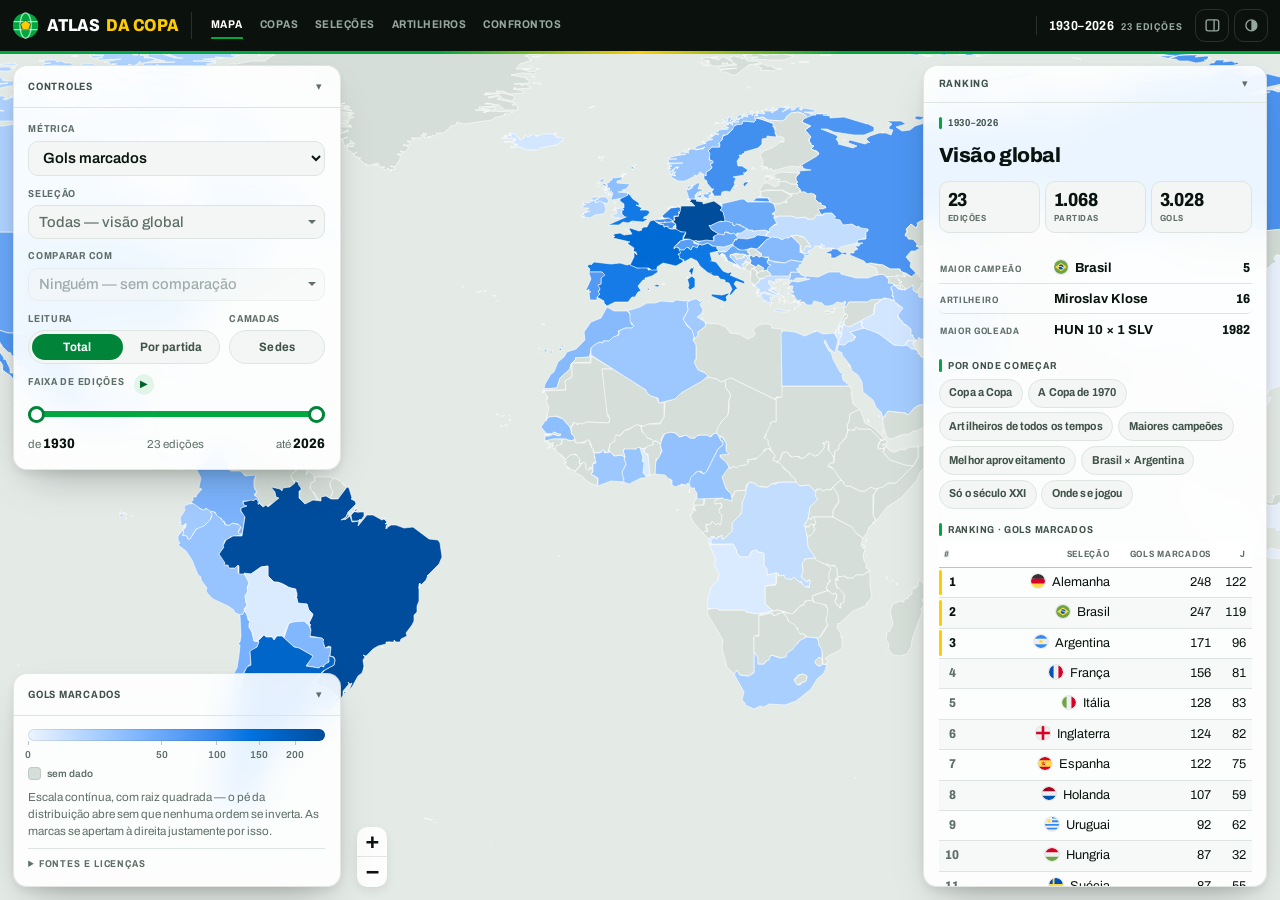
==== commit e2feff7b: "feat: a Copa como destino, e a caixa de busca que nao dava para rolar O slider de anos recortava o m" ====
--- a/web/index.html
+++ b/web/index.html
@@ -63,6 +63,24 @@
     <span class="brand-name">Atlas <b>da Copa</b></span>
   </h1>
 
+  <!-- As cinco portas da página, na barra da marca.
+       Elas existem porque as telas existiam e não se anunciavam: a Copa, a
+       seleção, o artilheiro e o confronto só se alcançavam por uma tarja na
+       abertura ou por um seletor dentro de um cartão — quem fechasse a abertura
+       perdia o caminho. Aqui elas ficam sempre visíveis, e cada uma é um
+       `<a href="#…">` de verdade, como as tarjas: a URL já descreve o estado
+       inteiro, então navegar não custa código novo nenhum.
+
+       "Mapa" é o estado sem nada escolhido — a visão global. As outras quatro
+       são índices: 23 Copas, 83 seleções, 1.624 artilheiros, 682 confrontos. -->
+  <nav class="masthead-nav" aria-label="Seções do atlas">
+    <a href="#" data-nav="map">Mapa</a>
+    <a href="#copa=1" data-nav="editions">Copas</a>
+    <a href="#selecoes=1" data-nav="teams">Seleções</a>
+    <a href="#art=1" data-nav="scorers">Artilheiros</a>
+    <a href="#confrontos=1" data-nav="duels">Confrontos</a>
+  </nav>
+
   <!-- O recorte que está no ar, na faixa da marca — o mesmo texto que o painel
        repete lá embaixo. Ele fica aqui porque é o estado global da página: com
        os cartões recolhidos, some tudo menos isto. -->
@@ -211,7 +229,13 @@
       <button class="card-toggle" type="button" data-card="side"
               aria-expanded="true" aria-controls="panel" title="Recolher">▾</button>
     </div>
-    <div class="card-body" id="panel" aria-live="polite"></div>
+    <!-- As duas classes são necessárias: `card-body` é o cartão (recolher,
+         rolagem, espaçamento) e `panel` é o conteúdo (a tarja verde de
+         editoria antes de cada `.sub`, o tamanho do `h2`, a bandeira maior no
+         título). A folha de estilo sempre teve as regras `.panel …`, e este
+         elemento nunca teve a classe — os rótulos de seção saíam como texto
+         corrido desde a Etapa 4e. -->
+    <div class="card-body panel" id="panel" aria-live="polite"></div>
   </aside>
 
   <!-- O aviso da autoconferência é um cartão amarelo: em futebol amarelo é
--- a/web/style.css
+++ b/web/style.css
@@ -299,6 +299,49 @@
 }
 .brand-name b { font-weight:800; color:var(--gold); margin-left:.22em; }
 
+/* ---- as cinco portas, na faixa da marca ----
+ *
+ * As telas existiam e não se anunciavam: a Copa, a seleção, o artilheiro e o
+ * confronto só se alcançavam por uma tarja da abertura ou por um seletor dentro
+ * de um cartão — e quem fechasse a abertura perdia o caminho de volta. A barra
+ * é o índice permanente, no lugar onde ge.globo e Lance! põem as editorias.
+ *
+ * O item aberto é SUBLINHADO em verde vivo, não preenchido. Preencher cinco
+ * pastilhas numa barra preta que já tem logotipo verde-e-amarelo e uma régua de
+ * 3px embaixo seria a terceira área colorida em 52px de altura. O sublinhado é
+ * a marca de editoria de qualquer capa de jornal esportivo, e cabe na regra da
+ * página: verde e amarelo entram em réguas e estados ativos, nunca em área. */
+.masthead-nav {
+  display:flex; align-items:center; gap:.05rem; min-width:0;
+  padding-left:.7rem; border-left:1px solid var(--chrome-line);
+}
+/* Sem transição na COR, e isso é regra e não descuido. O item aberto se
+   distingue por tinta cheia, e uma tinta que chega por transição só chega se o
+   navegador estiver desenhando quadros: numa aba em segundo plano a transição
+   não avança, o `transitionend` não vem e a cor fica presa no valor inicial —
+   "você está aqui" deixa de aparecer. É o mesmo motivo que tirou a animação do
+   enquadramento do mapa, e o mesmo bug que a Etapa 4e documentou na troca de
+   tema. O fundo pode ter transição: ele é afago de passagem do mouse, e se
+   falhar não some informação nenhuma. */
+.masthead-nav a {
+  display:block; padding:.3rem .5rem 0; border-radius:5px 5px 0 0;
+  font-size:.7rem; font-weight:700; font-stretch:88%; letter-spacing:.045em;
+  text-transform:uppercase; white-space:nowrap; text-decoration:none;
+  color:var(--chrome-ink-2); transition:background .15s;
+}
+/* A régua embaixo de TODO item, transparente onde não está aberto: se ela só
+   existisse no ativo, cada troca de seção mexeria 2px na altura da barra. */
+.masthead-nav a::after {
+  content:""; display:block; height:2px; margin-top:.26rem;
+  border-radius:1px 1px 0 0; background:transparent;
+}
+.masthead-nav a:hover { color:var(--chrome-ink); background:rgba(255,255,255,.07); }
+.masthead-nav a:focus-visible {
+  outline:2px solid var(--accent-vivid); outline-offset:-2px; color:var(--chrome-ink);
+}
+.masthead-nav a[aria-current="page"] { color:var(--chrome-ink); }
+.masthead-nav a[aria-current="page"]::after { background:var(--accent-vivid); }
+
 /* O recorte no ar. Encostado na marca, separado por uma régua vertical — é
    informação de estado, não parte do nome. */
 .masthead-span {
@@ -315,7 +358,10 @@
   text-transform:uppercase;
 }
 
-.masthead-actions { margin-left:auto; display:flex; gap:.35rem; flex:none; }
+/* O recorte e os botões formam o grupo da direita; a barra de seções fica
+   encostada na marca, à esquerda. */
+.masthead-span { margin-left:auto; }
+.masthead-actions { display:flex; gap:.35rem; flex:none; }
 .icon-btn {
   width:2.1rem; height:2.1rem; display:grid; place-items:center; padding:0;
   color:var(--chrome-ink-2); cursor:pointer; background:transparent;
@@ -451,6 +497,15 @@
   color:var(--ink-3); background:transparent; border:0; border-radius:var(--r-pill);
   cursor:pointer;
 }
+/* SEM ESTA LINHA O `hidden` DO BOTÃO NÃO FAZ NADA.
+   `display:none` de `[hidden]` vem da folha do navegador, e `display:grid`
+   acima é do autor — autor sempre ganha. O `.combo.set(null)` marcava o
+   atributo direitinho e o × continuava na tela: um campo escrito "Todas —
+   visão global", sem seleção nenhuma, oferecendo limpar o quê. Pior, ele caía
+   em cima da seta ▼ (que some por `:has(.combo-clear:not([hidden]))` e por
+   isso aparecia certo), e as duas marcas se sobrepunham no mesmo canto.
+   `.combo-pop[hidden]`, logo abaixo, existe pelo mesmo motivo. */
+.combo-clear[hidden] { display:none; }
 .combo-clear:hover { color:var(--ink); background:var(--surface-3); }
 
 .combo-pop {
@@ -723,6 +778,14 @@
 .placar.res-W::before { background:var(--win); }
 .placar.res-L::before { background:var(--loss); }
 
+/* Sem seleção escolhida não há vitória nem derrota a declarar — é o placar da
+   tela de uma edição, onde a partida não é de ninguém. A régua SOME, e não fica
+   cinza: cinza aqui já significa empate, e um jogo de grupo de 1970 passaria a
+   anunciar um empate que não houve. Sem ela, o recuo da esquerda volta a ser o
+   mesmo da direita. */
+.placar.neutro::before { display:none; }
+.placar.neutro { padding-left:.55rem; }
+
 /* A linha de cima: fase, edição e cidade. A fase é uma tarja porque ela é a
    informação que separa uma final de um jogo de grupo, e num bloco de texto
    cinza as duas pesam igual. */
@@ -741,7 +804,18 @@
 /* Final e quadrangular decisivo pesam mais que uma fase de grupos, e a tarja
    diz isso: a decisão é dourada. */
 .stage.final { background:var(--gold); color:var(--gold-ink); }
+/* O ano é a porta para a edição: de qualquer placar se chega na Copa daquele
+   ano. Ele não ganha sublinhado nem cor de link em repouso porque está dentro
+   de uma linha de rótulos cinza, e um azul ali roubaria a leitura do placar —
+   o tracejado embaixo diz que ele é clicável sem competir com o número. */
 .placar-meta .year { font-weight:700; font-variant-numeric:tabular-nums; color:var(--ink-2); }
+a.year {
+  text-decoration:underline dotted var(--rule-strong); text-underline-offset:.15em;
+  border-radius:3px; transition:color .15s, text-decoration-color .15s;
+}
+a.year:hover, a.year:focus-visible {
+  color:var(--accent-deep); text-decoration-color:var(--accent);
+}
 .placar-meta .res-letter {
   margin-left:auto; flex:none; width:1.1rem; height:1.1rem; border-radius:4px;
   display:grid; place-items:center; font-size:.62rem; font-weight:800;
@@ -833,6 +907,106 @@
 .scorer-row span { flex:1; min-width:0; overflow:hidden; text-overflow:ellipsis;
   white-space:nowrap; }
 .scorer-row b { font-variant-numeric:tabular-nums; font-weight:800; font-stretch:84%; }
+
+/* ---- Copa a Copa: a edição como destino ----
+ *
+ * O slider recortava o mapa por ano e nunca ABRIA uma Copa. Estas duas telas
+ * são a diferença entre filtrar e chegar: a lista das edições e a edição
+ * inteira — sede, campeão, vice, artilheiro, totais e as partidas fase a fase.
+ *
+ * A lista é uma grade de três colunas com larguras fixas nas pontas: o ano é
+ * sempre quatro dígitos e a sede é bandeira com sigla, então só o campeão
+ * precisa esticar. Em `1fr` para os três, "Estados Unidos" empurraria o ano de
+ * uma linha e deixaria as 23 desalinhadas — e uma lista de anos que não alinha
+ * é uma lista que não se percorre com o olho. */
+
+.copas { display:flex; flex-direction:column; margin-top:.35rem; }
+.copa-head, .copa {
+  display:grid; grid-template-columns:2.9rem 4.6rem 1fr; align-items:center; gap:.5rem;
+}
+.copa-head {
+  font-size:.57rem; letter-spacing:.08em; text-transform:uppercase;
+  font-weight:700; font-stretch:86%; color:var(--ink-3);
+  padding:.2rem .35rem; border-bottom:1px solid var(--rule-strong);
+}
+.copa {
+  padding:.4rem .35rem; border-bottom:1px solid var(--rule); border-radius:5px;
+  color:inherit; text-decoration:none; font-size:.82rem;
+  transition:background .15s, color .15s;
+}
+.copa:last-child { border-bottom:0; }
+.copa:hover, .copa:focus-visible {
+  background:var(--accent-soft); outline:none; box-shadow:inset 2px 0 0 var(--accent);
+}
+.copa > b {
+  font-variant-numeric:tabular-nums; font-weight:800; font-stretch:84%; font-size:.9rem;
+}
+.copa .copa-sede { display:flex; align-items:center; }
+/* Sede dividida: as bandeiras encostam em vez de guardarem a folga que a sigla
+   usaria — 2002 e 2026 são duas e três bandeiras na largura de uma sigla. */
+.copa .copa-sede .flag { margin-right:.1rem; }
+.copa .copa-sede .sigla-tag { margin-left:.25rem; }
+.copa .copa-champ { min-width:0; overflow:hidden; text-overflow:ellipsis; white-space:nowrap; }
+
+/* Ir de uma Copa à vizinha sem passar pela lista — o gesto que o nome da tela
+   promete. Nas pontas o link vira texto apagado em vez de sumir: sumindo, a
+   barra mudaria de forma entre 1930 e 1934. */
+.copa-nav {
+  display:flex; justify-content:space-between; align-items:center; gap:.5rem;
+  font-size:.74rem; font-weight:700; font-stretch:90%;
+}
+.copa-nav a {
+  color:var(--accent-deep); text-decoration:none;
+  background:var(--accent-soft); border-radius:var(--r-pill); padding:.28rem .7rem;
+}
+.copa-nav a:hover { filter:brightness(1.05); }
+.copa-nav .off { color:var(--ink-3); padding:.28rem 0; font-weight:600; }
+
+/* As sedes da edição aberta, logo abaixo do título — é o que o mapa está
+   mostrando naquele instante. Elas embrulham porque 2026 são três países. */
+.copa-sedes { display:flex; flex-wrap:wrap; gap:.3rem; }
+.copa-host {
+  display:flex; align-items:center; font-size:.8rem; font-weight:700;
+  background:var(--surface-2); border:1px solid var(--rule);
+  border-radius:var(--r-pill); padding:.2rem .55rem .2rem .35rem;
+}
+.copa-host .flag { margin-right:.3rem; }
+/* Quantas partidas cada sede recebeu, quando são mais de uma: em 2026 os
+   Estados Unidos receberam 78 das 104, e sem o número os três parecem iguais. */
+.copa-host i {
+  font-style:normal; font-variant-numeric:tabular-nums; font-weight:800;
+  font-size:.72em; color:var(--ink-3); margin-left:.35rem;
+}
+
+/* O campeão leva a tarja dourada — a mesma do rótulo de final no placar, e pelo
+   mesmo motivo: numa pilha de linhas cinza, o título pesa igual ao resto. */
+.fact.campeao { box-shadow:inset 3px 0 0 var(--gold); padding-left:.5rem; }
+/* A disputa de pênaltis da final, embaixo do placar do tempo normal. Em bloco e
+   não coladinha ao lado: em linha ela empurraria o nome do campeão para as
+   reticências justamente em 1994, 2006 e 2022 — as três em que ela existe. */
+.fact > b i {
+  display:block; font-style:normal; font-size:.72em; font-weight:700;
+  font-stretch:88%; color:var(--ink-3); white-space:nowrap; text-align:right;
+}
+
+/* O "voltar" desta tela é um link, e não um botão: `#copa=1` é um endereço de
+   verdade, então voltar para a lista entra no histórico e pode ser copiado. O
+   resto da aparência é a do `.back` que já existia. */
+a.back { text-decoration:none; display:inline-block; }
+
+/* ---- índice de confrontos ----
+   As duas seleções na mesma célula, em sigla: por extenso "República Tcheca ×
+   Estados Unidos" não cabe numa coluna que ainda precisa de J e V–E–D ao lado.
+   A bandeira encosta na sigla porque o par são quatro marcas numa linha só. */
+td.duel { white-space:nowrap; font-weight:700; font-stretch:84%; }
+td.duel .flag { margin-right:.22rem; }
+td.duel i {
+  font-style:normal; font-size:.82em; font-weight:600; color:var(--ink-3);
+  margin:0 .3rem;
+}
+/* O número de títulos na lista de seleções: as nove campeãs em tinta cheia, o
+   travessão das outras 74 em cinza — a coluna existe para mostrar as nove. */
+table td b { font-weight:800; font-stretch:84%; }
 
 /* ---- comparação de duas seleções ---- */
 
@@ -989,6 +1163,33 @@
  * controles crescia até 339px e engolia o mapa inteiro — sobravam 0 pixels
  * entre ele e a folha, e os dois se sobrepunham. O teto de 32vh é o que garante
  * que sempre reste mapa; o que não couber rola dentro do cartão. */
+/* A barra de seções não cabe na mesma linha da marca, do recorte e dos dois
+   botões — são cinco palavras contra a sobra que resta depois deles. Ela desce
+   para uma segunda faixa, de largura inteira, e a faixa da marca cresce junto:
+   `--masthead` é variável exatamente por isso, porque a camada de interface se
+   posiciona a partir dela e um número solto aqui deixaria os cartões por baixo
+   do cabeçalho.
+
+   O CORTE É 54rem PORQUE A CONTA É 821px: marca 163 + seções 377 + recorte 148
+   + botões 73, mais 24 de recuo e 36 de folgas. Ele começou em 44rem, que é
+   menor do que a barra precisa — e entre 704 e 821px a linha ficava apertada
+   sem quebrar: a marca saía com reticências, o recorte de anos também, e
+   "Confrontos" era cortado no meio pela borda da tela. 864px deixa a folga que
+   o arredondamento de fonte pede. */
+@media (max-width:54rem) {
+  :root { --masthead:4.6rem; }
+
+  .masthead { flex-wrap:wrap; align-content:center; row-gap:.1rem; }
+  .masthead-nav {
+    order:9; width:100%; padding-left:0; border-left:0;
+    /* Abaixo de ~340px as cinco ainda estouram. Aí elas rolam na horizontal, em
+       vez de quebrarem em duas linhas ou sumirem cortadas na borda. */
+    overflow-x:auto; scrollbar-width:none; -webkit-overflow-scrolling:touch;
+  }
+  .masthead-nav::-webkit-scrollbar { display:none; }
+  .masthead-nav a { font-size:.66rem; padding:.25rem .45rem 0; }
+}
+
 @media (max-width:30rem) {
   :root { --gap:.55rem; --sheet:46vh; }
 
